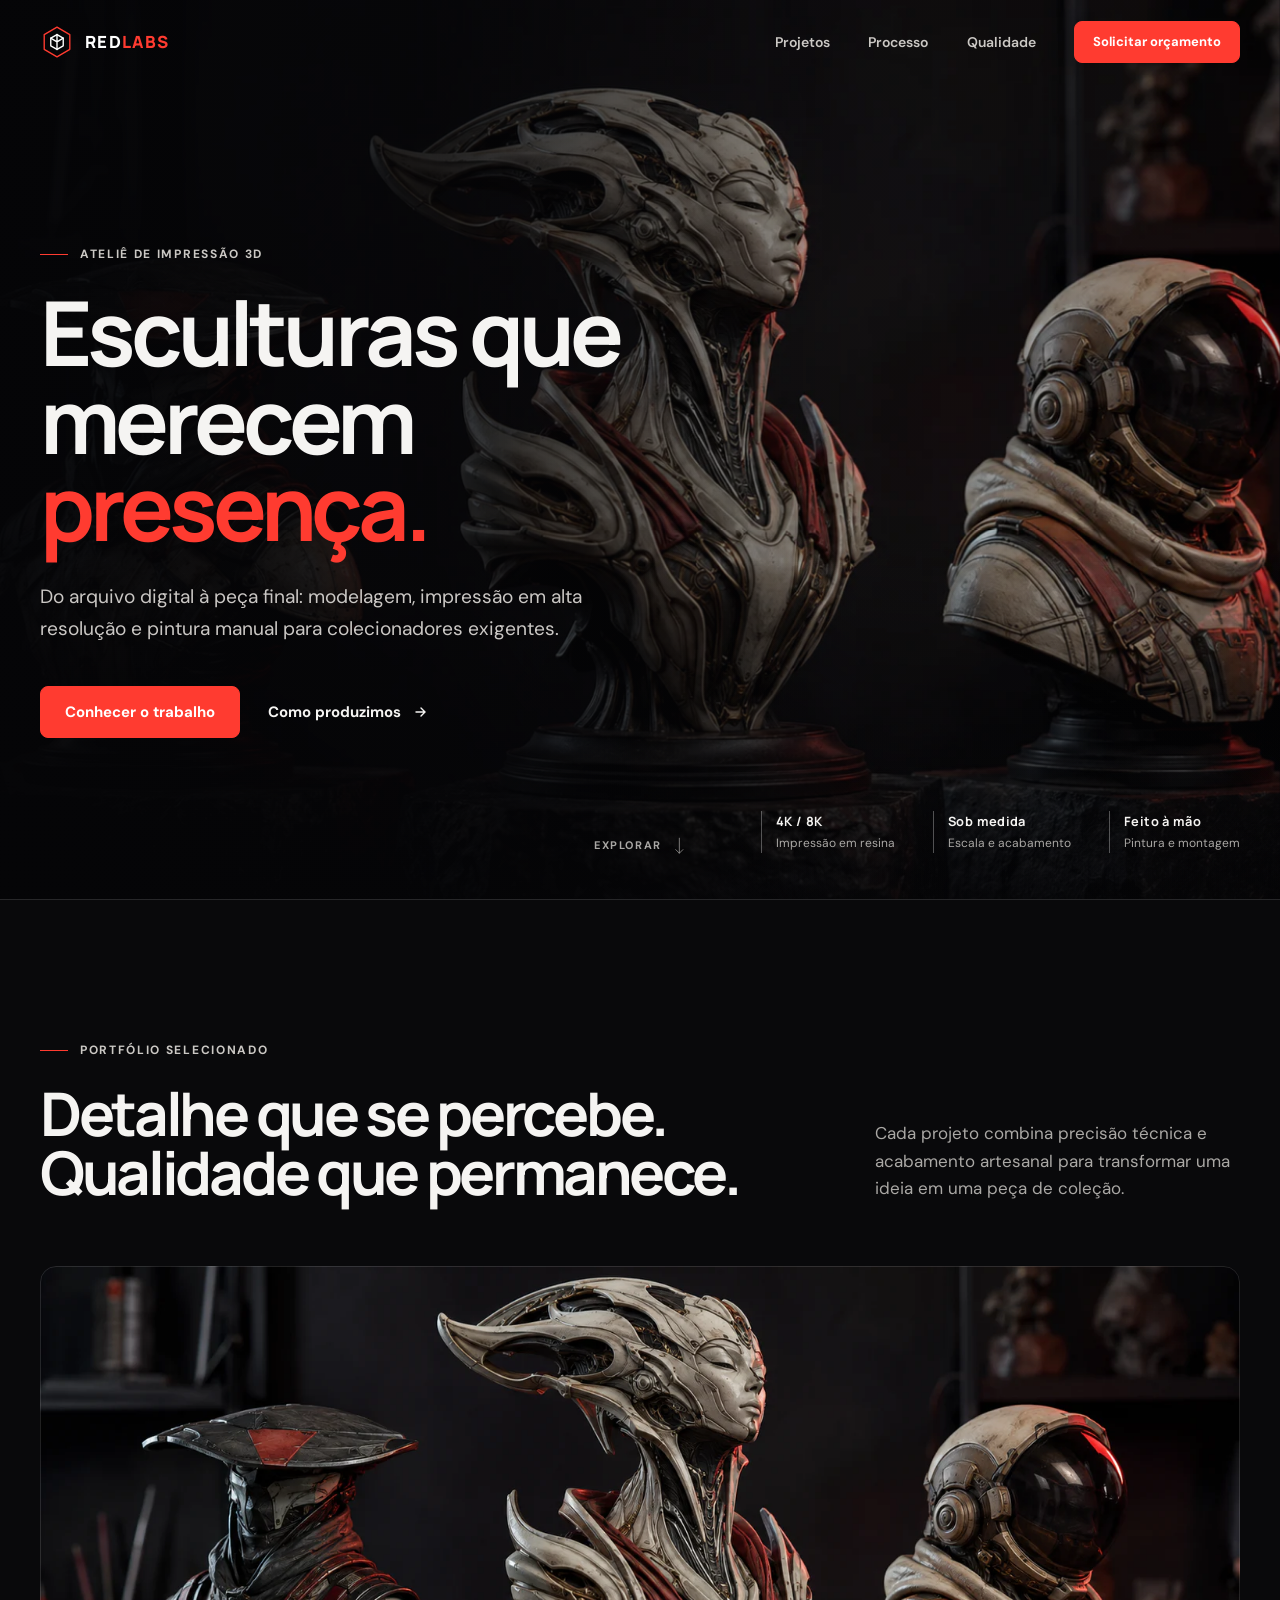
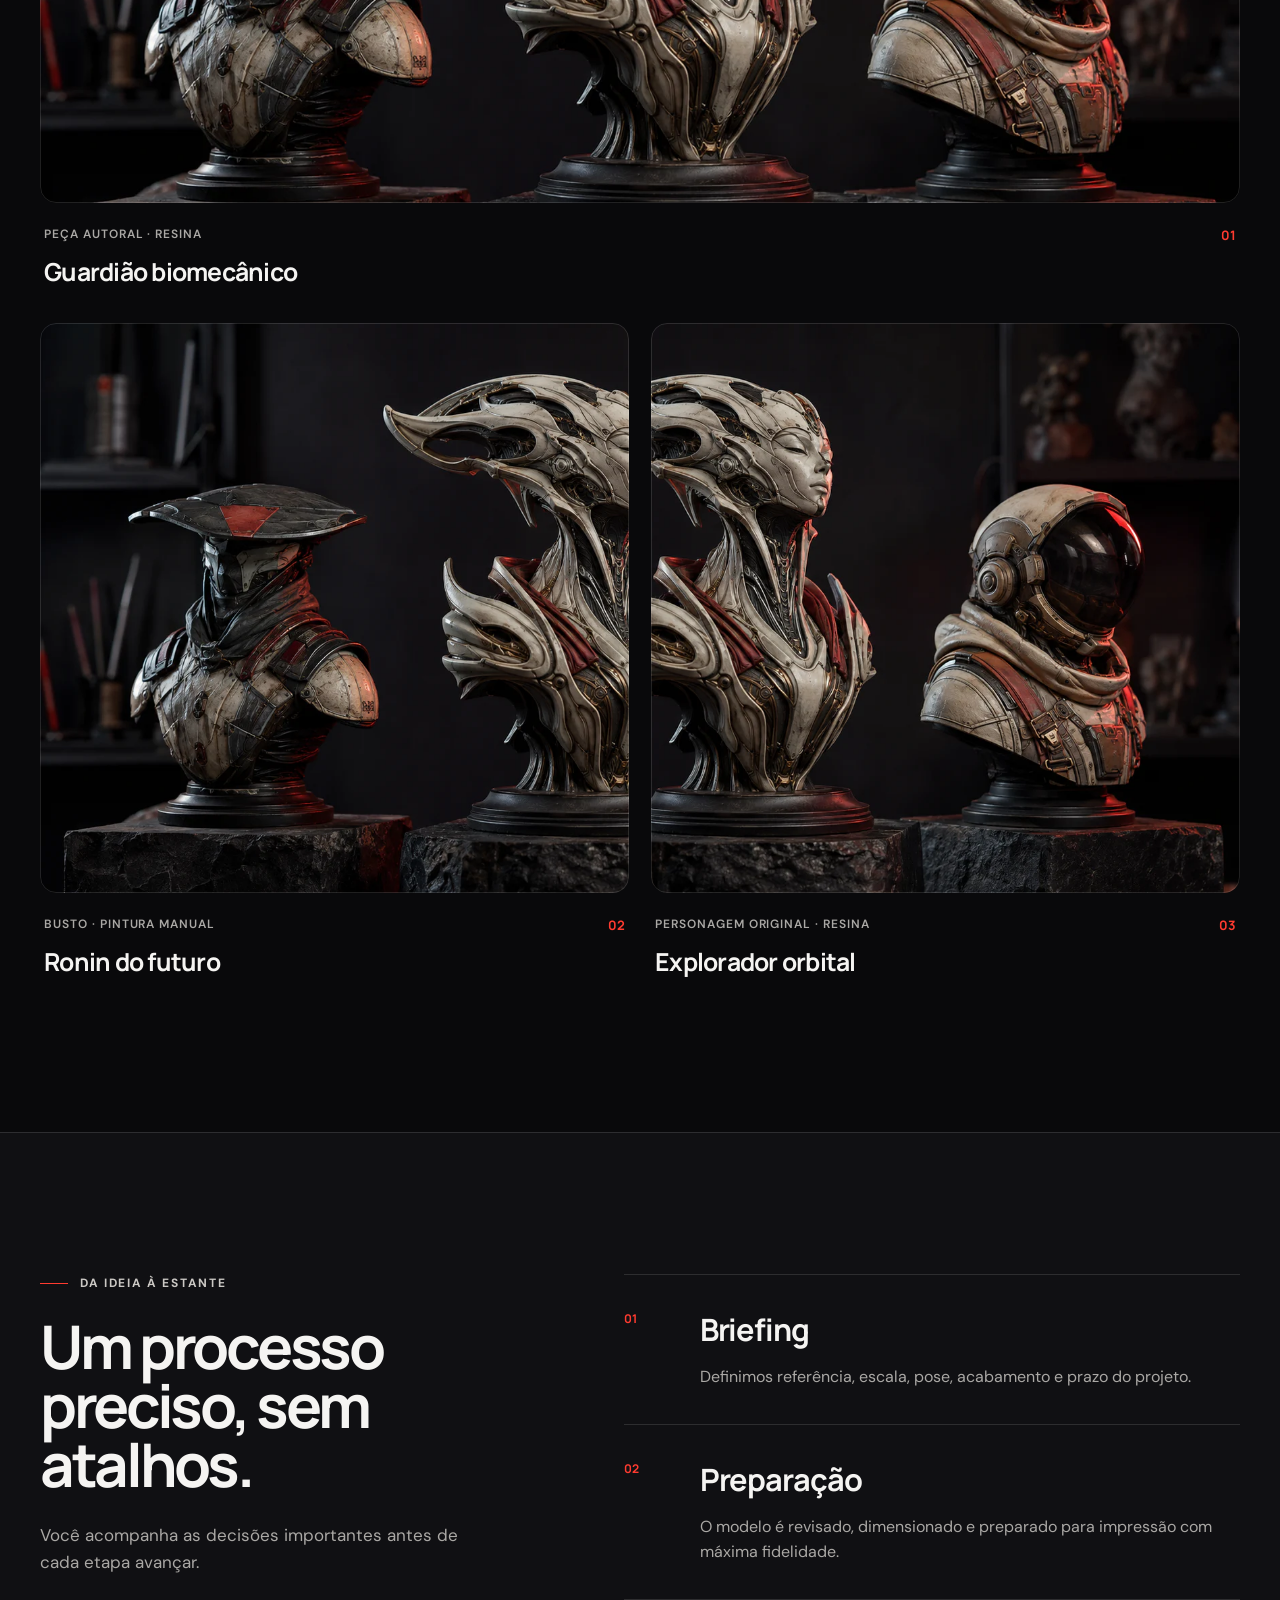
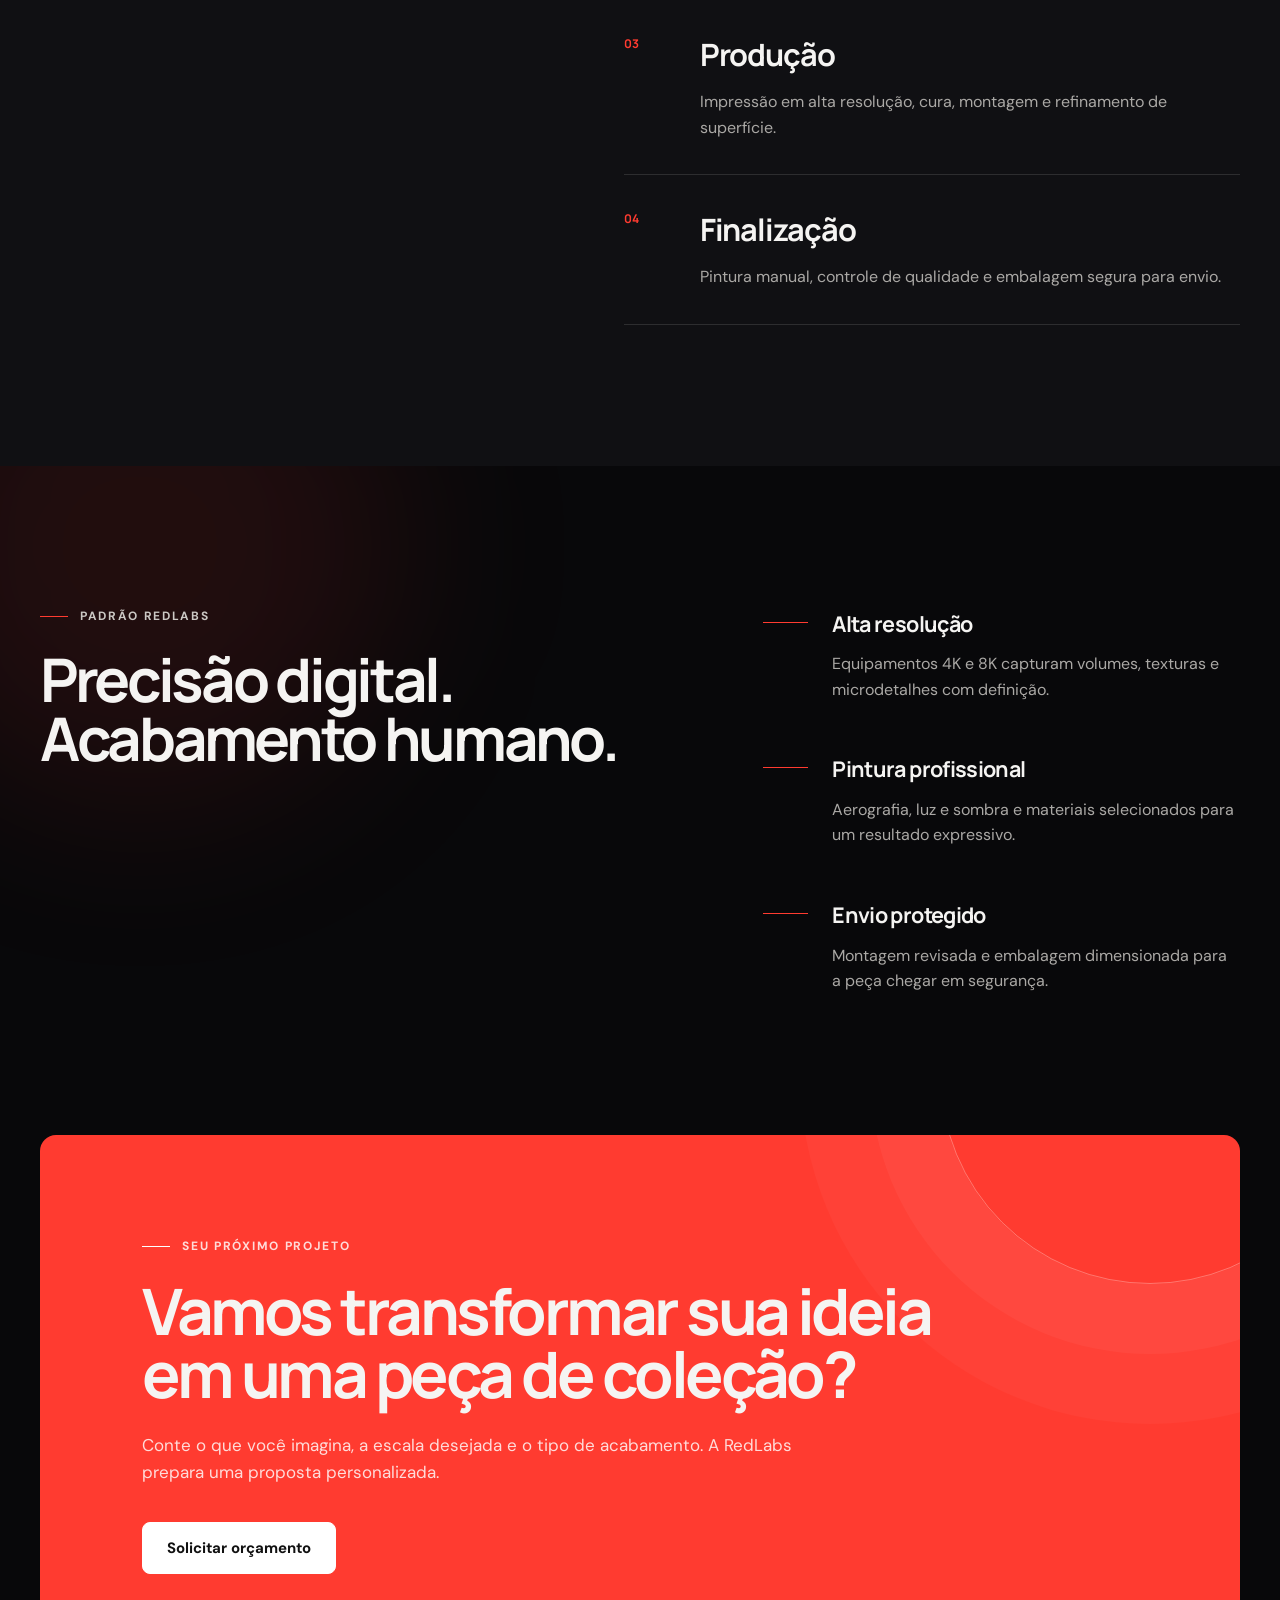
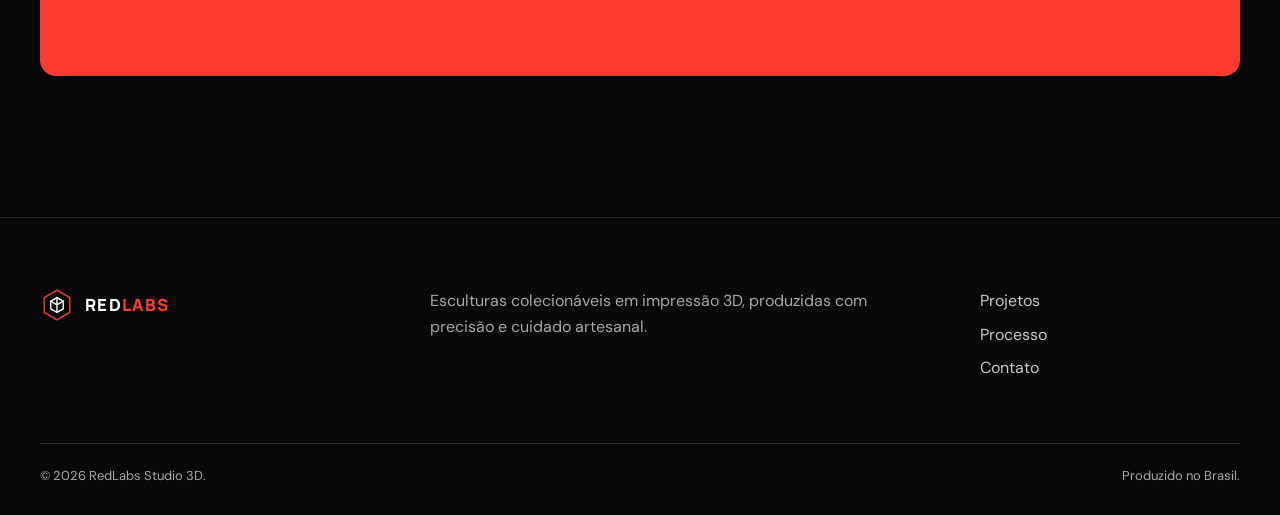
==== index.html @ 92f64830 "Reestrutura site com layout profissional e arquitetura modular" ====
<!doctype html>
<html lang="pt-BR">
  <head>
    <meta charset="UTF-8" />
    <meta name="viewport" content="width=device-width, initial-scale=1" />
    <meta
      name="description"
      content="A RedLabs cria esculturas colecionáveis em impressão 3D de alta resolução, com modelagem, acabamento e pintura manual."
    />
    <meta name="theme-color" content="#09090b" />
    <title>RedLabs — Esculturas colecionáveis em 3D</title>
    <link rel="preconnect" href="https://fonts.googleapis.com" />
    <link rel="preconnect" href="https://fonts.gstatic.com" crossorigin />
    <link
      href="https://fonts.googleapis.com/css2?family=DM+Sans:wght@400;500;600&family=Manrope:wght@500;600;700;800&display=swap"
      rel="stylesheet"
    />
    <link rel="icon" href="assets/images/favicon.svg" type="image/svg+xml" />
    <link rel="stylesheet" href="assets/css/styles.css" />
    <script src="assets/js/main.js" defer></script>
  </head>
  <body>
    <a class="skip-link" href="#conteudo">Pular para o conteúdo</a>

    <header class="site-header" data-header>
      <div class="container header-inner">
        <a class="brand" href="#inicio" aria-label="RedLabs, página inicial">
          <svg class="brand-mark" viewBox="0 0 42 42" aria-hidden="true">
            <path d="M21 2.7 36.8 12v18L21 39.3 5.2 30V12L21 2.7Z" />
            <path d="m13.3 16.3 7.7-4.5 7.7 4.5v9.4L21 30.2l-7.7-4.5v-9.4Z" />
            <path d="M21 11.8v18.4M13.3 16.3l7.7 4.6 7.7-4.6" />
          </svg>
          <span>RED<span>LABS</span></span>
        </a>

        <button
          class="menu-button"
          type="button"
          aria-expanded="false"
          aria-controls="main-navigation"
          aria-label="Abrir menu"
          data-menu-button
        >
          <span></span>
          <span></span>
        </button>

        <nav id="main-navigation" class="main-navigation" aria-label="Navegação principal" data-navigation>
          <a href="#projetos">Projetos</a>
          <a href="#processo">Processo</a>
          <a href="#qualidade">Qualidade</a>
          <a class="button button-small" href="#contato">Solicitar orçamento</a>
        </nav>
      </div>
    </header>

    <main id="conteudo">
      <section id="inicio" class="hero" aria-labelledby="hero-title">
        <div class="hero-media" aria-hidden="true">
          <img
            src="assets/images/collection-hero.webp"
            alt=""
            width="1536"
            height="864"
            fetchpriority="high"
          />
        </div>
        <div class="hero-shade" aria-hidden="true"></div>
        <div class="container hero-layout">
          <div class="hero-content">
            <p class="eyebrow"><span></span> Ateliê de impressão 3D</p>
            <h1 id="hero-title">Esculturas que merecem <em>presença.</em></h1>
            <p class="hero-copy">
              Do arquivo digital à peça final: modelagem, impressão em alta resolução e pintura manual para colecionadores exigentes.
            </p>
            <div class="hero-actions">
              <a class="button" href="#projetos">Conhecer o trabalho</a>
              <a class="text-link" href="#processo">
                Como produzimos
                <svg viewBox="0 0 20 20" aria-hidden="true"><path d="m5 10 9 0m-4-4 4 4-4 4" /></svg>
              </a>
            </div>
          </div>

          <ul class="hero-specs" aria-label="Especialidades">
            <li><strong>4K / 8K</strong><span>Impressão em resina</span></li>
            <li><strong>Sob medida</strong><span>Escala e acabamento</span></li>
            <li><strong>Feito à mão</strong><span>Pintura e montagem</span></li>
          </ul>
        </div>
        <a class="scroll-cue" href="#projetos" aria-label="Ir para projetos">
          <span>Explorar</span>
          <svg viewBox="0 0 20 28" aria-hidden="true"><path d="M10 1v25m-6-6 6 6 6-6" /></svg>
        </a>
      </section>

      <section id="projetos" class="section projects" aria-labelledby="projects-title">
        <div class="container">
          <div class="section-heading reveal">
            <div>
              <p class="eyebrow"><span></span> Portfólio selecionado</p>
              <h2 id="projects-title">Detalhe que se percebe.<br />Qualidade que permanece.</h2>
            </div>
            <p>
              Cada projeto combina precisão técnica e acabamento artesanal para transformar uma ideia em uma peça de coleção.
            </p>
          </div>

          <div class="project-grid">
            <article class="project-card project-card-wide reveal">
              <div class="project-image image-center">
                <img src="assets/images/collection-hero.webp" alt="Escultura autoral biomecânica com acabamento em resina" width="1536" height="864" loading="lazy" />
              </div>
              <div class="project-info">
                <div>
                  <p>Peça autoral · Resina</p>
                  <h3>Guardião biomecânico</h3>
                </div>
                <span class="project-number">01</span>
              </div>
            </article>

            <article class="project-card reveal">
              <div class="project-image image-left">
                <img src="assets/images/collection-hero.webp" alt="Busto autoral de guerreiro futurista impresso em 3D" width="1536" height="864" loading="lazy" />
              </div>
              <div class="project-info">
                <div>
                  <p>Busto · Pintura manual</p>
                  <h3>Ronin do futuro</h3>
                </div>
                <span class="project-number">02</span>
              </div>
            </article>

            <article class="project-card reveal">
              <div class="project-image image-right">
                <img src="assets/images/collection-hero.webp" alt="Busto autoral de explorador espacial com pintura detalhada" width="1536" height="864" loading="lazy" />
              </div>
              <div class="project-info">
                <div>
                  <p>Personagem original · Resina</p>
                  <h3>Explorador orbital</h3>
                </div>
                <span class="project-number">03</span>
              </div>
            </article>
          </div>
        </div>
      </section>

      <section id="processo" class="section process" aria-labelledby="process-title">
        <div class="container process-layout">
          <div class="process-intro reveal">
            <p class="eyebrow"><span></span> Da ideia à estante</p>
            <h2 id="process-title">Um processo preciso, sem atalhos.</h2>
            <p>Você acompanha as decisões importantes antes de cada etapa avançar.</p>
          </div>

          <ol class="process-list">
            <li class="reveal">
              <span>01</span>
              <div><h3>Briefing</h3><p>Definimos referência, escala, pose, acabamento e prazo do projeto.</p></div>
            </li>
            <li class="reveal">
              <span>02</span>
              <div><h3>Preparação</h3><p>O modelo é revisado, dimensionado e preparado para impressão com máxima fidelidade.</p></div>
            </li>
            <li class="reveal">
              <span>03</span>
              <div><h3>Produção</h3><p>Impressão em alta resolução, cura, montagem e refinamento de superfície.</p></div>
            </li>
            <li class="reveal">
              <span>04</span>
              <div><h3>Finalização</h3><p>Pintura manual, controle de qualidade e embalagem segura para envio.</p></div>
            </li>
          </ol>
        </div>
      </section>

      <section id="qualidade" class="section quality" aria-labelledby="quality-title">
        <div class="quality-glow" aria-hidden="true"></div>
        <div class="container quality-layout">
          <div class="quality-copy reveal">
            <p class="eyebrow"><span></span> Padrão RedLabs</p>
            <h2 id="quality-title">Precisão digital.<br />Acabamento humano.</h2>
          </div>
          <div class="quality-details">
            <article class="reveal">
              <span class="detail-line"></span>
              <h3>Alta resolução</h3>
              <p>Equipamentos 4K e 8K capturam volumes, texturas e microdetalhes com definição.</p>
            </article>
            <article class="reveal">
              <span class="detail-line"></span>
              <h3>Pintura profissional</h3>
              <p>Aerografia, luz e sombra e materiais selecionados para um resultado expressivo.</p>
            </article>
            <article class="reveal">
              <span class="detail-line"></span>
              <h3>Envio protegido</h3>
              <p>Montagem revisada e embalagem dimensionada para a peça chegar em segurança.</p>
            </article>
          </div>
        </div>
      </section>

      <section id="contato" class="section contact" aria-labelledby="contact-title">
        <div class="container contact-card reveal">
          <p class="eyebrow"><span></span> Seu próximo projeto</p>
          <h2 id="contact-title">Vamos transformar sua ideia em uma peça de coleção?</h2>
          <p>Conte o que você imagina, a escala desejada e o tipo de acabamento. A RedLabs prepara uma proposta personalizada.</p>
          <a class="button button-light" href="mailto:contato@redlabs3d.com?subject=Solicitação%20de%20orçamento%20RedLabs">Solicitar orçamento</a>
        </div>
      </section>
    </main>

    <footer class="site-footer">
      <div class="container footer-grid">
        <a class="brand" href="#inicio" aria-label="RedLabs, voltar ao início">
          <svg class="brand-mark" viewBox="0 0 42 42" aria-hidden="true">
            <path d="M21 2.7 36.8 12v18L21 39.3 5.2 30V12L21 2.7Z" />
            <path d="m13.3 16.3 7.7-4.5 7.7 4.5v9.4L21 30.2l-7.7-4.5v-9.4Z" />
            <path d="M21 11.8v18.4M13.3 16.3l7.7 4.6 7.7-4.6" />
          </svg>
          <span>RED<span>LABS</span></span>
        </a>
        <p>Esculturas colecionáveis em impressão 3D, produzidas com precisão e cuidado artesanal.</p>
        <div class="footer-links">
          <a href="#projetos">Projetos</a>
          <a href="#processo">Processo</a>
          <a href="#contato">Contato</a>
        </div>
      </div>
      <div class="container footer-bottom">
        <p>© <span data-current-year>2026</span> RedLabs Studio 3D.</p>
        <p>Produzido no Brasil.</p>
      </div>
    </footer>
  </body>
</html>
---- assets/css/styles.css ----
:root {
  --ink: #f5f4f2;
  --muted: #aaa8a5;
  --muted-strong: #cbc8c4;
  --canvas: #09090b;
  --surface: #101013;
  --surface-raised: #151518;
  --line: rgba(255, 255, 255, 0.12);
  --line-strong: rgba(255, 255, 255, 0.2);
  --accent: #ff3b30;
  --accent-dark: #c71f17;
  --display: "Manrope", "Arial Black", sans-serif;
  --body: "DM Sans", Arial, sans-serif;
  --page: min(1200px, calc(100% - 48px));
  --radius-small: 8px;
  --radius-medium: 16px;
  --transition: 220ms cubic-bezier(0.2, 0.7, 0.2, 1);
}

*,
*::before,
*::after {
  box-sizing: border-box;
}

html {
  scroll-behavior: smooth;
}

body {
  margin: 0;
  overflow-x: hidden;
  background: var(--canvas);
  color: var(--ink);
  font-family: var(--body);
  font-size: 1rem;
  line-height: 1.6;
  -webkit-font-smoothing: antialiased;
}

body.menu-open {
  overflow: hidden;
}

img,
svg {
  display: block;
}

img {
  max-width: 100%;
}

a {
  color: inherit;
  text-decoration: none;
}

button,
a {
  -webkit-tap-highlight-color: transparent;
}

button {
  font: inherit;
}

:focus-visible {
  outline: 2px solid var(--accent);
  outline-offset: 4px;
}

::selection {
  background: var(--accent);
  color: #fff;
}

.container {
  width: var(--page);
  margin-inline: auto;
}

.skip-link {
  position: fixed;
  z-index: 100;
  top: 12px;
  left: 12px;
  padding: 10px 16px;
  transform: translateY(-140%);
  border-radius: var(--radius-small);
  background: #fff;
  color: #111;
  font-weight: 700;
  transition: transform var(--transition);
}

.skip-link:focus {
  transform: translateY(0);
}

.site-header {
  position: fixed;
  z-index: 50;
  top: 0;
  right: 0;
  left: 0;
  border-bottom: 1px solid transparent;
  transition: background var(--transition), border-color var(--transition);
}

.site-header.is-scrolled,
.site-header.is-open {
  border-color: var(--line);
  background: rgba(9, 9, 11, 0.9);
  -webkit-backdrop-filter: blur(18px);
  backdrop-filter: blur(18px);
}

.header-inner {
  display: flex;
  min-height: 84px;
  align-items: center;
  justify-content: space-between;
  gap: 32px;
}

.brand {
  display: inline-flex;
  align-items: center;
  gap: 11px;
  color: #fff;
  font-family: var(--display);
  font-size: 1.05rem;
  font-weight: 800;
  letter-spacing: 0.08em;
}

.brand > span > span {
  color: var(--accent);
}

.brand-mark {
  width: 34px;
  height: 34px;
  fill: none;
  stroke: currentColor;
  stroke-linecap: round;
  stroke-linejoin: round;
  stroke-width: 1.7;
}

.brand-mark path:first-child {
  stroke: var(--accent);
}

.main-navigation {
  display: flex;
  align-items: center;
  gap: clamp(24px, 3vw, 42px);
}

.main-navigation > a:not(.button) {
  position: relative;
  color: var(--muted-strong);
  font-size: 0.875rem;
  font-weight: 600;
  transition: color var(--transition);
}

.main-navigation > a:not(.button)::after {
  position: absolute;
  right: 0;
  bottom: -8px;
  left: 0;
  height: 1px;
  content: "";
  transform: scaleX(0);
  transform-origin: right;
  background: var(--accent);
  transition: transform var(--transition);
}

.main-navigation > a:not(.button):hover {
  color: #fff;
}

.main-navigation > a:not(.button):hover::after {
  transform: scaleX(1);
  transform-origin: left;
}

.menu-button {
  display: none;
  width: 44px;
  height: 44px;
  place-content: center;
  gap: 6px;
  border: 1px solid var(--line);
  border-radius: 50%;
  background: transparent;
  color: #fff;
  cursor: pointer;
}

.menu-button span {
  width: 18px;
  height: 1px;
  background: currentColor;
  transition: transform var(--transition);
}

.menu-button[aria-expanded="true"] span:first-child {
  transform: translateY(3.5px) rotate(45deg);
}

.menu-button[aria-expanded="true"] span:last-child {
  transform: translateY(-3.5px) rotate(-45deg);
}

.button {
  display: inline-flex;
  min-height: 52px;
  align-items: center;
  justify-content: center;
  padding: 0 24px;
  border: 1px solid var(--accent);
  border-radius: var(--radius-small);
  background: var(--accent);
  color: #fff;
  font-size: 0.9375rem;
  font-weight: 700;
  transition: background var(--transition), border-color var(--transition), transform var(--transition);
}

.button:hover {
  border-color: var(--accent-dark);
  background: var(--accent-dark);
  transform: translateY(-2px);
}

.button-small {
  min-height: 42px;
  padding-inline: 18px;
  font-size: 0.8125rem;
}

.button-light {
  border-color: #fff;
  background: #fff;
  color: #111;
}

.button-light:hover {
  border-color: #e6e6e6;
  background: #e6e6e6;
}

.eyebrow {
  display: flex;
  align-items: center;
  gap: 12px;
  margin: 0 0 24px;
  color: var(--muted-strong);
  font-size: 0.75rem;
  font-weight: 700;
  letter-spacing: 0.14em;
  text-transform: uppercase;
}

.eyebrow > span {
  width: 28px;
  height: 1px;
  background: var(--accent);
}

.hero {
  position: relative;
  min-height: 780px;
  height: 100svh;
  isolation: isolate;
  overflow: hidden;
  border-bottom: 1px solid var(--line);
}

.hero-media,
.hero-shade {
  position: absolute;
  z-index: -2;
  inset: 0;
}

.hero-media img {
  width: 100%;
  height: 100%;
  object-fit: cover;
  object-position: center;
  animation: hero-in 1.4s cubic-bezier(0.2, 0.7, 0.2, 1) both;
}

.hero-shade {
  z-index: -1;
  background:
    linear-gradient(90deg, rgba(5, 5, 7, 0.98) 0%, rgba(5, 5, 7, 0.84) 34%, rgba(5, 5, 7, 0.28) 67%, rgba(5, 5, 7, 0.2) 100%),
    linear-gradient(0deg, rgba(5, 5, 7, 0.8) 0%, transparent 40%);
}

.hero-layout {
  display: flex;
  height: 100%;
  align-items: center;
  justify-content: space-between;
  gap: 48px;
  padding-top: 84px;
}

.hero-content {
  width: min(670px, 62%);
  animation: content-in 900ms 140ms cubic-bezier(0.2, 0.7, 0.2, 1) both;
}

.hero h1,
.section-heading h2,
.process-intro h2,
.quality-copy h2,
.contact-card h2 {
  margin: 0;
  font-family: var(--display);
  font-weight: 700;
  letter-spacing: -0.055em;
  line-height: 0.98;
}

.hero h1 {
  max-width: 680px;
  font-size: clamp(3.4rem, 7vw, 7rem);
}

.hero h1 em {
  color: var(--accent);
  font-style: normal;
}

.hero-copy {
  max-width: 610px;
  margin: 30px 0 0;
  color: #cac7c4;
  font-size: clamp(1rem, 1.5vw, 1.2rem);
  line-height: 1.65;
}

.hero-actions {
  display: flex;
  align-items: center;
  gap: 28px;
  margin-top: 42px;
}

.text-link {
  display: inline-flex;
  align-items: center;
  gap: 10px;
  font-size: 0.9375rem;
  font-weight: 700;
}

.text-link svg {
  width: 20px;
  fill: none;
  stroke: currentColor;
  stroke-linecap: round;
  stroke-width: 1.4;
  transition: transform var(--transition);
}

.text-link:hover svg {
  transform: translateX(5px);
}

.hero-specs {
  display: flex;
  align-self: flex-end;
  gap: 38px;
  margin: 0 0 46px;
  padding: 0;
  list-style: none;
}

.hero-specs li {
  display: grid;
  gap: 2px;
  padding-left: 14px;
  border-left: 1px solid rgba(255, 255, 255, 0.3);
}

.hero-specs strong {
  font-family: var(--display);
  font-size: 0.8rem;
  letter-spacing: 0.03em;
}

.hero-specs span {
  color: var(--muted);
  font-size: 0.75rem;
}

.scroll-cue {
  position: absolute;
  bottom: 44px;
  left: 50%;
  display: flex;
  align-items: center;
  gap: 12px;
  transform: translateX(-50%);
  color: var(--muted);
  font-size: 0.6875rem;
  font-weight: 700;
  letter-spacing: 0.14em;
  text-transform: uppercase;
}

.scroll-cue svg {
  width: 12px;
  height: 18px;
  fill: none;
  stroke: currentColor;
  stroke-linecap: round;
  stroke-linejoin: round;
  stroke-width: 1.2;
}

.section {
  padding: clamp(96px, 11vw, 160px) 0;
}

.projects {
  background: var(--canvas);
}

.section-heading {
  display: grid;
  grid-template-columns: 1.55fr 0.75fr;
  align-items: end;
  gap: 80px;
  margin-bottom: 64px;
}

.section-heading h2,
.process-intro h2,
.quality-copy h2 {
  font-size: clamp(2.5rem, 4.7vw, 5.1rem);
}

.section-heading > p,
.process-intro > p:last-child {
  margin: 0;
  color: var(--muted);
  font-size: 1.0625rem;
}

.project-grid {
  display: grid;
  grid-template-columns: repeat(2, 1fr);
  gap: 22px;
}

.project-card {
  min-width: 0;
}

.project-card-wide {
  grid-column: 1 / -1;
}

.project-image {
  position: relative;
  height: clamp(360px, 42vw, 590px);
  overflow: hidden;
  border-radius: var(--radius-medium);
  background: var(--surface);
}

.project-card:not(.project-card-wide) .project-image {
  height: clamp(380px, 45vw, 570px);
}

.project-image::after {
  position: absolute;
  inset: 0;
  border: 1px solid var(--line);
  border-radius: inherit;
  content: "";
  pointer-events: none;
}

.project-image img {
  width: 100%;
  height: 100%;
  object-fit: cover;
  transition: transform 700ms cubic-bezier(0.2, 0.7, 0.2, 1), filter 700ms ease;
}

.project-card-wide .image-center img {
  object-position: center 40%;
}

.image-left img {
  width: 176%;
  max-width: none;
  object-position: left center;
}

.image-right img {
  width: 176%;
  max-width: none;
  transform: translateX(-43%);
  object-position: right center;
}

.project-card:hover .project-image img {
  filter: brightness(1.07);
  transform: scale(1.025);
}

.project-card:hover .image-right img {
  transform: translateX(-43%) scale(1.025);
}

.project-info {
  display: flex;
  align-items: start;
  justify-content: space-between;
  gap: 24px;
  padding: 22px 4px 10px;
}

.project-info p {
  margin: 0 0 7px;
  color: var(--muted);
  font-size: 0.75rem;
  font-weight: 600;
  letter-spacing: 0.08em;
  text-transform: uppercase;
}

.project-info h3 {
  margin: 0;
  font-family: var(--display);
  font-size: clamp(1.15rem, 2vw, 1.55rem);
  letter-spacing: -0.03em;
}

.project-number {
  color: var(--accent);
  font-family: var(--display);
  font-size: 0.8125rem;
  font-weight: 700;
}

.process {
  border-top: 1px solid var(--line);
  background: var(--surface);
}

.process-layout {
  display: grid;
  grid-template-columns: 0.85fr 1.15fr;
  gap: clamp(60px, 10vw, 150px);
}

.process-intro {
  position: sticky;
  top: 130px;
  align-self: start;
}

.process-intro > p:last-child {
  max-width: 440px;
  margin-top: 28px;
}

.process-list {
  margin: 0;
  padding: 0;
  list-style: none;
}

.process-list li {
  display: grid;
  grid-template-columns: 60px 1fr;
  gap: 16px;
  padding: 30px 0 34px;
  border-top: 1px solid var(--line);
}

.process-list li:last-child {
  border-bottom: 1px solid var(--line);
}

.process-list li > span {
  padding-top: 4px;
  color: var(--accent);
  font-family: var(--display);
  font-size: 0.75rem;
  font-weight: 700;
}

.process-list h3 {
  margin: 0 0 10px;
  font-family: var(--display);
  font-size: clamp(1.35rem, 2.4vw, 2rem);
  letter-spacing: -0.035em;
}

.process-list p {
  max-width: 590px;
  margin: 0;
  color: var(--muted);
}

.quality {
  position: relative;
  isolation: isolate;
  overflow: hidden;
  background: #08080a;
}

.quality-glow {
  position: absolute;
  z-index: -1;
  top: -180px;
  left: -120px;
  width: 520px;
  height: 520px;
  border-radius: 50%;
  background: rgba(255, 59, 48, 0.1);
  filter: blur(90px);
}

.quality-layout {
  display: grid;
  grid-template-columns: 1.1fr 0.9fr;
  gap: clamp(70px, 11vw, 170px);
}

.quality-details {
  display: grid;
  gap: 50px;
}

.quality-details article {
  display: grid;
  grid-template-columns: 45px 1fr;
  gap: 10px 24px;
}

.detail-line {
  width: 100%;
  height: 1px;
  margin-top: 15px;
  background: var(--accent);
}

.quality-details h3 {
  margin: 0;
  font-family: var(--display);
  font-size: 1.35rem;
  letter-spacing: -0.03em;
}

.quality-details p {
  grid-column: 2;
  margin: 0;
  color: var(--muted);
}

.contact {
  padding-top: 0;
  background: #08080a;
}

.contact-card {
  position: relative;
  overflow: hidden;
  padding: clamp(56px, 8vw, 104px);
  border-radius: var(--radius-medium);
  background: var(--accent);
}

.contact-card::after {
  position: absolute;
  top: -50%;
  right: -10%;
  width: 420px;
  height: 420px;
  border: 1px solid rgba(255, 255, 255, 0.3);
  border-radius: 50%;
  content: "";
  box-shadow: 0 0 0 70px rgba(255, 255, 255, 0.04), 0 0 0 140px rgba(255, 255, 255, 0.03);
}

.contact-card .eyebrow {
  color: rgba(255, 255, 255, 0.82);
}

.contact-card .eyebrow span {
  background: #fff;
}

.contact-card h2 {
  position: relative;
  z-index: 1;
  max-width: 880px;
  font-size: clamp(2.5rem, 5vw, 5rem);
}

.contact-card > p:not(.eyebrow) {
  position: relative;
  z-index: 1;
  max-width: 690px;
  margin: 26px 0 36px;
  color: rgba(255, 255, 255, 0.82);
  font-size: 1.0625rem;
}

.contact-card .button {
  position: relative;
  z-index: 1;
}

.site-footer {
  border-top: 1px solid var(--line);
  background: #08080a;
  color: var(--muted);
}

.footer-grid {
  display: grid;
  grid-template-columns: 0.8fr 1.2fr 0.65fr;
  gap: 70px;
  align-items: start;
  padding: 70px 0 62px;
}

.footer-grid > p {
  max-width: 440px;
  margin: 0;
}

.footer-links {
  display: grid;
  gap: 8px;
  justify-items: start;
}

.footer-links a {
  color: var(--muted-strong);
  transition: color var(--transition);
}

.footer-links a:hover {
  color: #fff;
}

.footer-bottom {
  display: flex;
  justify-content: space-between;
  padding: 22px 0 28px;
  border-top: 1px solid var(--line);
  font-size: 0.8125rem;
}

.footer-bottom p {
  margin: 0;
}

.reveal {
  opacity: 0;
  transform: translateY(26px);
  transition: opacity 700ms ease, transform 700ms cubic-bezier(0.2, 0.7, 0.2, 1);
}

.reveal.is-visible {
  opacity: 1;
  transform: translateY(0);
}

@keyframes hero-in {
  from { opacity: 0; transform: scale(1.04); }
  to { opacity: 1; transform: scale(1); }
}

@keyframes content-in {
  from { opacity: 0; transform: translateY(24px); }
  to { opacity: 1; transform: translateY(0); }
}

@media (max-width: 1000px) {
  .hero {
    min-height: 720px;
  }

  .hero-media img {
    object-position: 62% center;
  }

  .hero-shade {
    background:
      linear-gradient(90deg, rgba(5, 5, 7, 0.98) 0%, rgba(5, 5, 7, 0.8) 52%, rgba(5, 5, 7, 0.22) 100%),
      linear-gradient(0deg, rgba(5, 5, 7, 0.85) 0%, transparent 45%);
  }

  .hero-content {
    width: min(650px, 78%);
  }

  .hero-specs {
    display: none;
  }

  .section-heading,
  .quality-layout {
    grid-template-columns: 1fr;
    gap: 40px;
  }

  .section-heading > p {
    max-width: 600px;
  }
}

@media (max-width: 760px) {
  :root {
    --page: min(100% - 32px, 640px);
  }

  .header-inner {
    min-height: 72px;
  }

  .menu-button {
    display: grid;
  }

  .main-navigation {
    position: fixed;
    top: 73px;
    right: 0;
    bottom: 0;
    left: 0;
    display: flex;
    visibility: hidden;
    flex-direction: column;
    align-items: stretch;
    gap: 0;
    padding: 26px 24px;
    transform: translateY(-10px);
    background: rgba(9, 9, 11, 0.98);
    opacity: 0;
    pointer-events: none;
    transition: opacity var(--transition), transform var(--transition), visibility var(--transition);
  }

  .main-navigation.is-open {
    visibility: visible;
    transform: translateY(0);
    opacity: 1;
    pointer-events: auto;
  }

  .main-navigation > a:not(.button) {
    padding: 20px 4px;
    border-bottom: 1px solid var(--line);
    color: #fff;
    font-family: var(--display);
    font-size: 1.5rem;
  }

  .main-navigation > .button {
    margin-top: 28px;
  }

  .hero {
    min-height: 680px;
    height: 100svh;
  }

  .hero-media img {
    object-position: 58% center;
  }

  .hero-shade {
    background:
      linear-gradient(90deg, rgba(5, 5, 7, 0.93) 0%, rgba(5, 5, 7, 0.54) 100%),
      linear-gradient(0deg, rgba(5, 5, 7, 0.94) 0%, rgba(5, 5, 7, 0.2) 60%);
  }

  .hero-layout {
    align-items: flex-end;
    padding: 150px 0 100px;
  }

  .hero-content {
    width: 100%;
  }

  .hero h1 {
    max-width: 580px;
    font-size: clamp(3.2rem, 16vw, 5.5rem);
  }

  .hero-copy {
    max-width: 540px;
    margin-top: 22px;
  }

  .hero-actions {
    align-items: stretch;
    gap: 20px;
    margin-top: 32px;
  }

  .scroll-cue {
    display: none;
  }

  .section-heading {
    margin-bottom: 42px;
  }

  .project-grid {
    grid-template-columns: 1fr;
  }

  .project-card-wide {
    grid-column: auto;
  }

  .project-image,
  .project-card:not(.project-card-wide) .project-image {
    height: min(118vw, 590px);
  }

  .project-card-wide .image-center img {
    width: 178%;
    max-width: none;
    object-position: center;
  }

  .process-layout {
    grid-template-columns: 1fr;
    gap: 50px;
  }

  .process-intro {
    position: static;
  }

  .footer-grid {
    grid-template-columns: 1fr;
    gap: 32px;
    padding-block: 56px;
  }
}

@media (max-width: 520px) {
  .hero-actions {
    flex-direction: column;
  }

  .text-link {
    justify-content: center;
    min-height: 44px;
  }

  .quality-details article {
    grid-template-columns: 32px 1fr;
    gap: 10px 16px;
  }

  .contact-card::after {
    right: -60%;
  }

  .footer-bottom {
    flex-direction: column;
    gap: 5px;
  }
}

@media (prefers-reduced-motion: reduce) {
  html {
    scroll-behavior: auto;
  }

  *,
  *::before,
  *::after {
    animation-duration: 0.01ms !important;
    animation-iteration-count: 1 !important;
    scroll-behavior: auto !important;
    transition-duration: 0.01ms !important;
  }

  .reveal {
    opacity: 1;
    transform: none;
  }
}
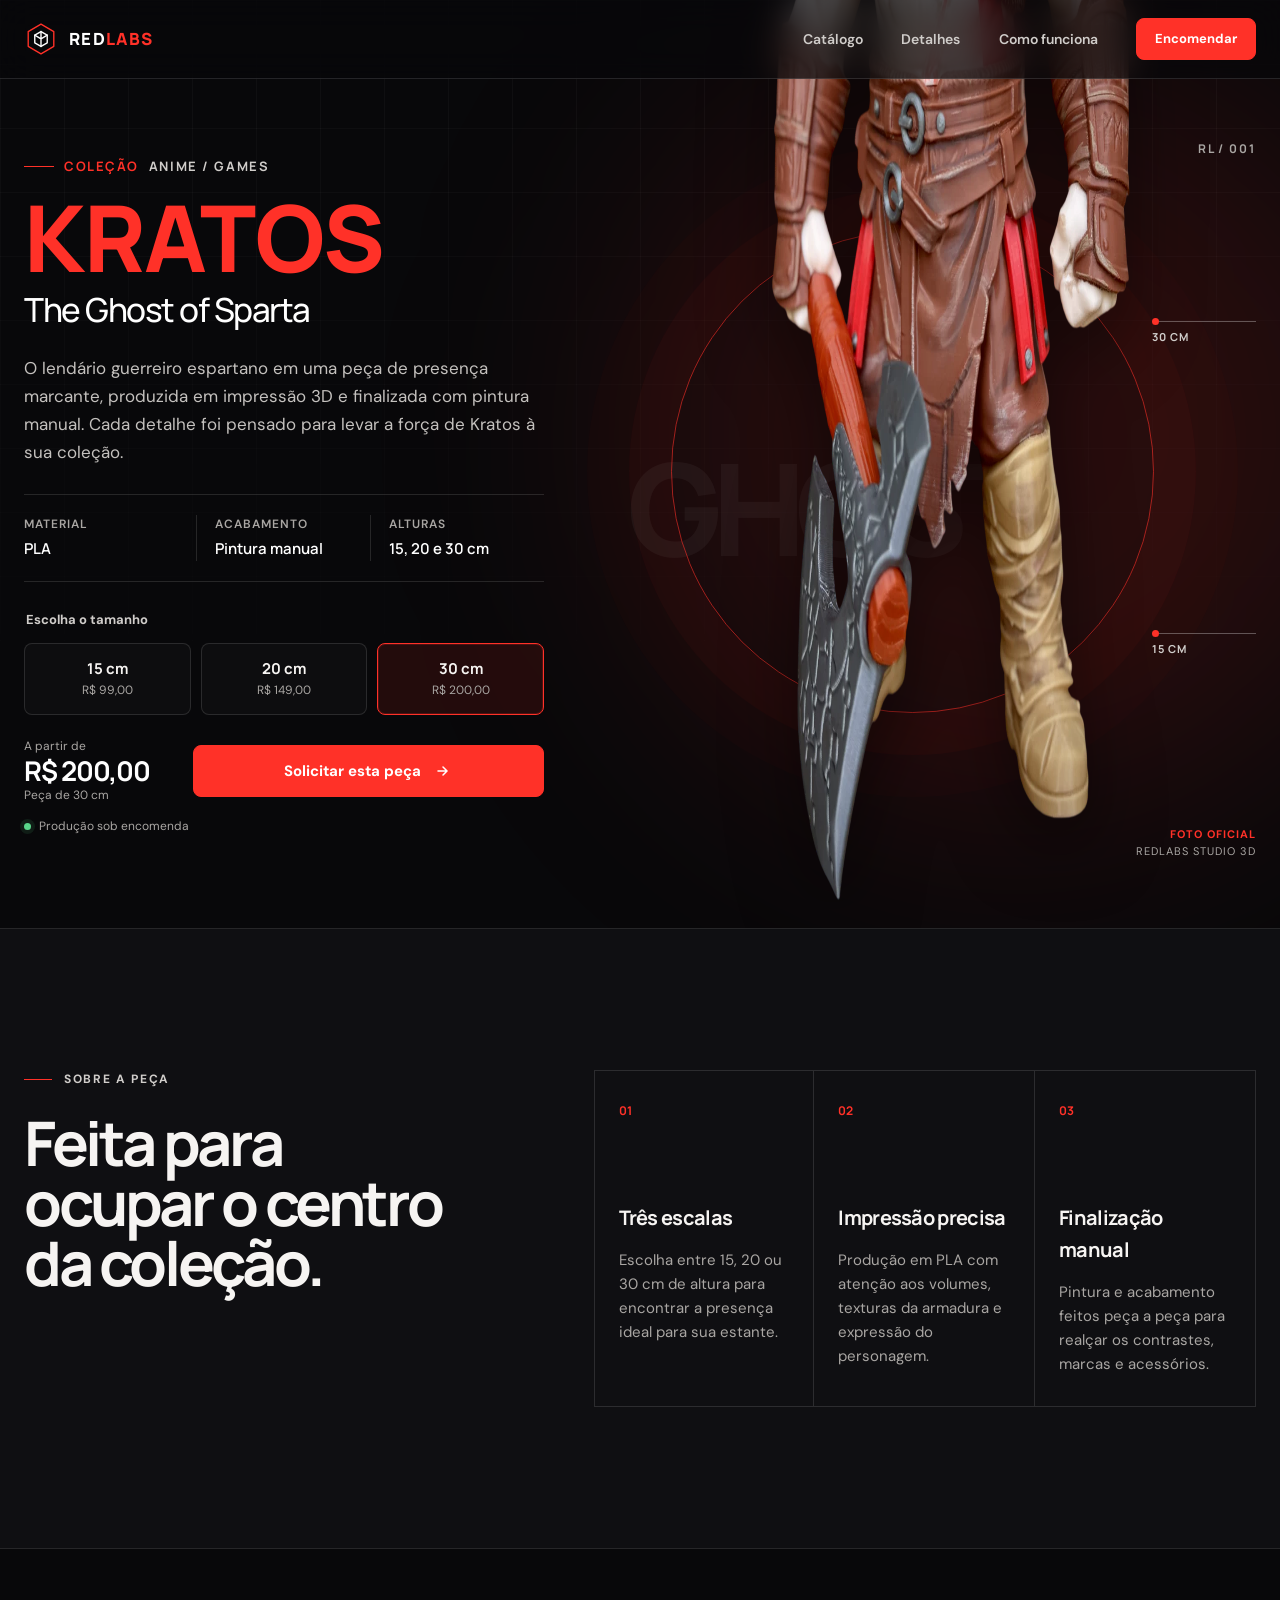
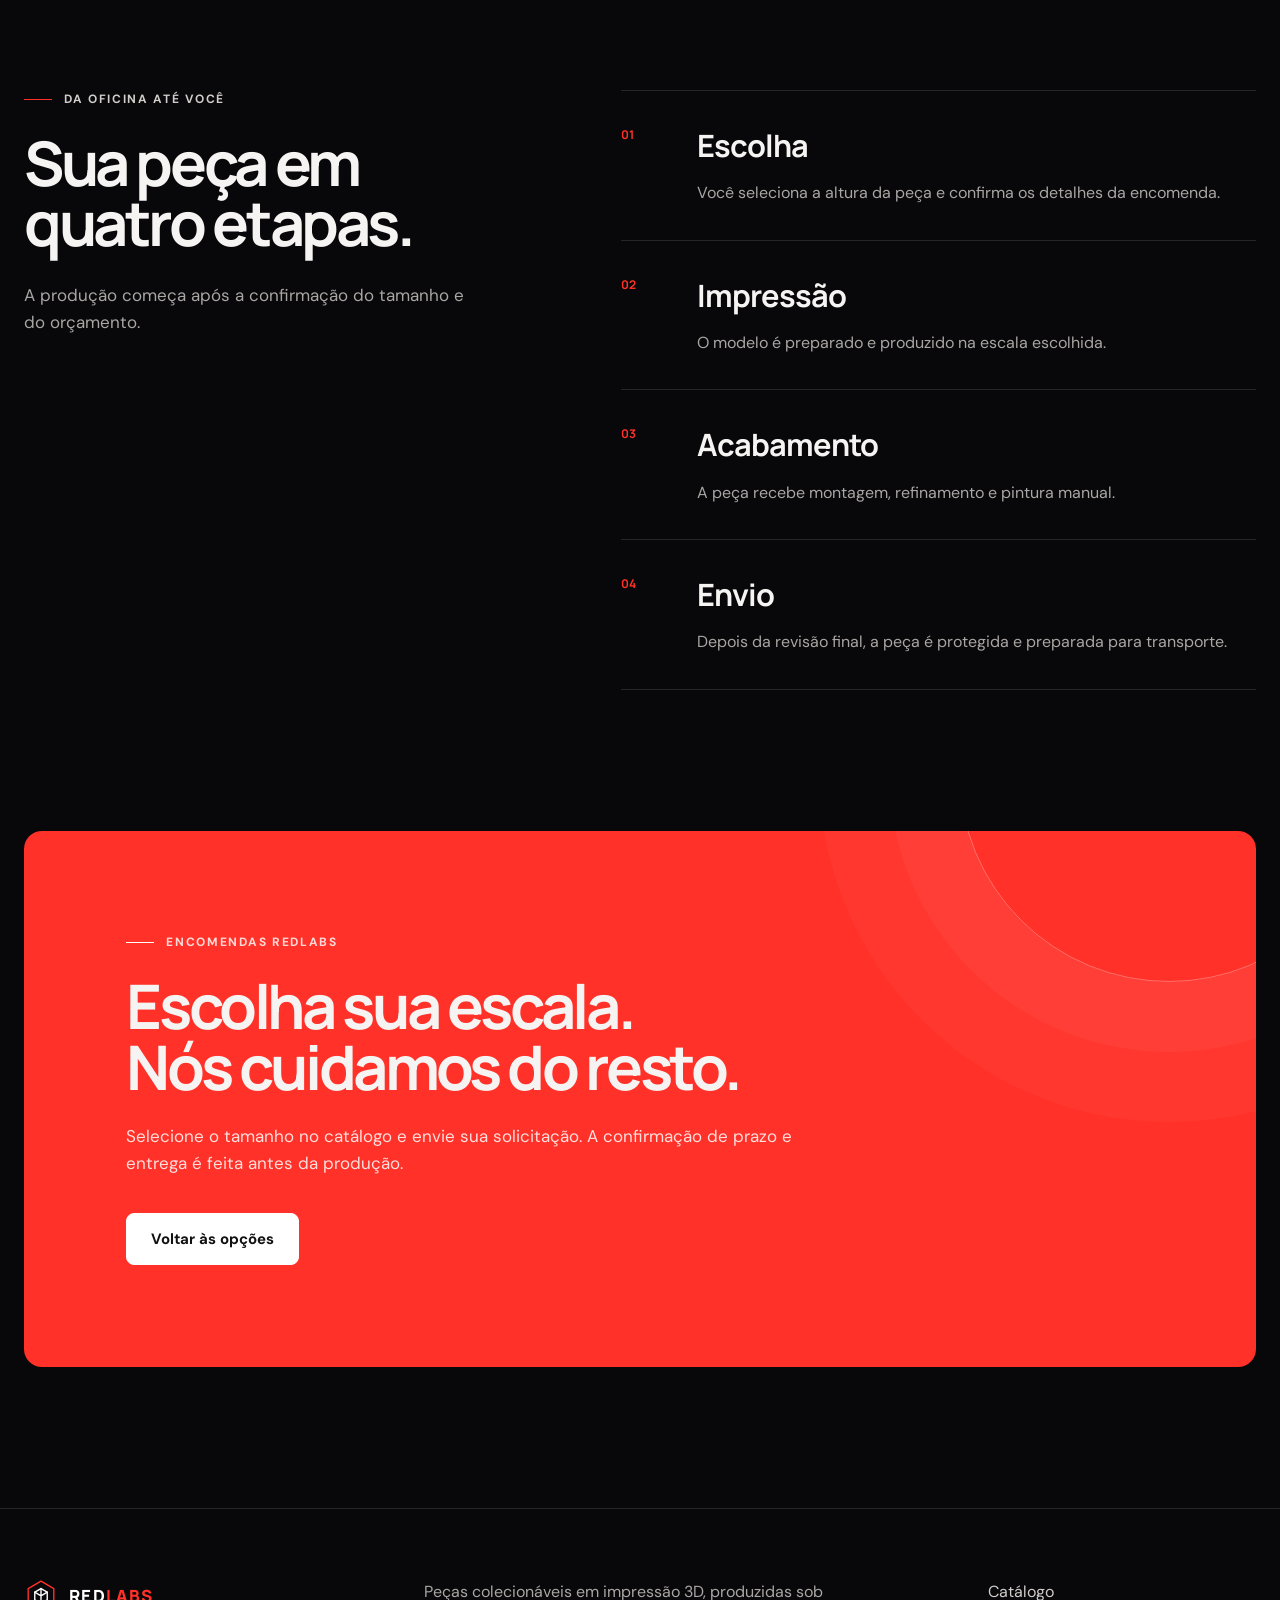
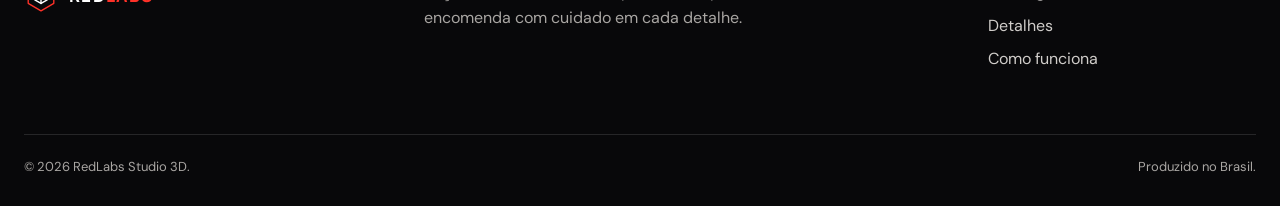
==== commit 73174cc3: "Transforma página principal em catálogo de produto" ====
--- a/index.html
+++ b/index.html
@@ -5,10 +5,10 @@
     <meta name="viewport" content="width=device-width, initial-scale=1" />
     <meta
       name="description"
-      content="A RedLabs cria esculturas colecionáveis em impressão 3D de alta resolução, com modelagem, acabamento e pintura manual."
+      content="Kratos — The Ghost of Sparta. Peça colecionável produzida pela RedLabs em impressão 3D, disponível em 15, 20 e 30 cm."
     />
-    <meta name="theme-color" content="#09090b" />
-    <title>RedLabs — Esculturas colecionáveis em 3D</title>
+    <meta name="theme-color" content="#08080a" />
+    <title>Kratos — Catálogo RedLabs</title>
     <link rel="preconnect" href="https://fonts.googleapis.com" />
     <link rel="preconnect" href="https://fonts.gstatic.com" crossorigin />
     <link
@@ -24,7 +24,7 @@
 
     <header class="site-header" data-header>
       <div class="container header-inner">
-        <a class="brand" href="#inicio" aria-label="RedLabs, página inicial">
+        <a class="brand" href="#catalogo" aria-label="RedLabs, voltar ao catálogo">
           <svg class="brand-mark" viewBox="0 0 42 42" aria-hidden="true">
             <path d="M21 2.7 36.8 12v18L21 39.3 5.2 30V12L21 2.7Z" />
             <path d="m13.3 16.3 7.7-4.5 7.7 4.5v9.4L21 30.2l-7.7-4.5v-9.4Z" />
@@ -46,104 +46,128 @@
         </button>
 
         <nav id="main-navigation" class="main-navigation" aria-label="Navegação principal" data-navigation>
-          <a href="#projetos">Projetos</a>
-          <a href="#processo">Processo</a>
-          <a href="#qualidade">Qualidade</a>
-          <a class="button button-small" href="#contato">Solicitar orçamento</a>
+          <a href="#catalogo">Catálogo</a>
+          <a href="#detalhes">Detalhes</a>
+          <a href="#processo">Como funciona</a>
+          <a class="button button-small" href="#comprar">Encomendar</a>
         </nav>
       </div>
     </header>
 
     <main id="conteudo">
-      <section id="inicio" class="hero" aria-labelledby="hero-title">
-        <div class="hero-media" aria-hidden="true">
-          <img
-            src="assets/images/collection-hero.webp"
-            alt=""
-            width="1536"
-            height="864"
-            fetchpriority="high"
-          />
-        </div>
-        <div class="hero-shade" aria-hidden="true"></div>
-        <div class="container hero-layout">
-          <div class="hero-content">
-            <p class="eyebrow"><span></span> Ateliê de impressão 3D</p>
-            <h1 id="hero-title">Esculturas que merecem <em>presença.</em></h1>
-            <p class="hero-copy">
-              Do arquivo digital à peça final: modelagem, impressão em alta resolução e pintura manual para colecionadores exigentes.
+      <section id="catalogo" class="product-hero" aria-labelledby="product-title">
+        <div class="product-grid" aria-hidden="true"></div>
+        <div class="product-glow" aria-hidden="true"></div>
+
+        <div class="container product-layout">
+          <div class="product-content">
+            <p class="collection-label"><span>Coleção</span> Anime / Games</p>
+            <h1 id="product-title">
+              <span>Kratos</span>
+              <small>The Ghost of Sparta</small>
+            </h1>
+
+            <div class="mobile-product-preview">
+              <img src="assets/images/kratos-product.webp" alt="" width="1600" height="1600" />
+            </div>
+
+            <p class="product-description">
+              O lendário guerreiro espartano em uma peça de presença marcante, produzida em impressão 3D e finalizada com pintura manual. Cada detalhe foi pensado para levar a força de Kratos à sua coleção.
             </p>
-            <div class="hero-actions">
-              <a class="button" href="#projetos">Conhecer o trabalho</a>
-              <a class="text-link" href="#processo">
-                Como produzimos
-                <svg viewBox="0 0 20 20" aria-hidden="true"><path d="m5 10 9 0m-4-4 4 4-4 4" /></svg>
-              </a>
-            </div>
-          </div>
-
-          <ul class="hero-specs" aria-label="Especialidades">
-            <li><strong>4K / 8K</strong><span>Impressão em resina</span></li>
-            <li><strong>Sob medida</strong><span>Escala e acabamento</span></li>
-            <li><strong>Feito à mão</strong><span>Pintura e montagem</span></li>
-          </ul>
-        </div>
-        <a class="scroll-cue" href="#projetos" aria-label="Ir para projetos">
-          <span>Explorar</span>
-          <svg viewBox="0 0 20 28" aria-hidden="true"><path d="M10 1v25m-6-6 6 6 6-6" /></svg>
-        </a>
-      </section>
-
-      <section id="projetos" class="section projects" aria-labelledby="projects-title">
-        <div class="container">
-          <div class="section-heading reveal">
-            <div>
-              <p class="eyebrow"><span></span> Portfólio selecionado</p>
-              <h2 id="projects-title">Detalhe que se percebe.<br />Qualidade que permanece.</h2>
-            </div>
-            <p>
-              Cada projeto combina precisão técnica e acabamento artesanal para transformar uma ideia em uma peça de coleção.
-            </p>
-          </div>
-
-          <div class="project-grid">
-            <article class="project-card project-card-wide reveal">
-              <div class="project-image image-center">
-                <img src="assets/images/collection-hero.webp" alt="Escultura autoral biomecânica com acabamento em resina" width="1536" height="864" loading="lazy" />
-              </div>
-              <div class="project-info">
-                <div>
-                  <p>Peça autoral · Resina</p>
-                  <h3>Guardião biomecânico</h3>
+
+            <dl class="spec-list">
+              <div>
+                <dt>Material</dt>
+                <dd>PLA</dd>
+              </div>
+              <div>
+                <dt>Acabamento</dt>
+                <dd>Pintura manual</dd>
+              </div>
+              <div>
+                <dt>Alturas</dt>
+                <dd>15, 20 e 30 cm</dd>
+              </div>
+            </dl>
+
+            <form class="product-order" data-product-form>
+              <fieldset>
+                <legend>Escolha o tamanho</legend>
+                <div class="size-options">
+                  <label>
+                    <input type="radio" name="size" value="15" data-price="99" />
+                    <span class="size-card"><strong>15 cm</strong><small>R$ 99,00</small></span>
+                  </label>
+                  <label>
+                    <input type="radio" name="size" value="20" data-price="149" />
+                    <span class="size-card"><strong>20 cm</strong><small>R$ 149,00</small></span>
+                  </label>
+                  <label>
+                    <input type="radio" name="size" value="30" data-price="200" checked />
+                    <span class="size-card"><strong>30 cm</strong><small>R$ 200,00</small></span>
+                  </label>
                 </div>
-                <span class="project-number">01</span>
-              </div>
+              </fieldset>
+
+              <div class="order-summary">
+                <div class="current-price" aria-live="polite">
+                  <span>A partir de</span>
+                  <strong data-current-price>R$ 200,00</strong>
+                  <small data-current-size>Peça de 30 cm</small>
+                </div>
+                <a
+                  class="button order-button"
+                  data-order-link
+                  href="mailto:contato@redlabs3d.com?subject=Encomenda%20Kratos%20-%2030%20cm&amp;body=Olá%2C%20gostaria%20de%20encomendar%20o%20Kratos%20de%2030%20cm%20por%20R%24%20200%2C00."
+                >
+                  Solicitar esta peça
+                  <svg viewBox="0 0 20 20" aria-hidden="true"><path d="m5 10 9 0m-4-4 4 4-4 4" /></svg>
+                </a>
+              </div>
+              <p class="order-note"><span></span> Produção sob encomenda</p>
+            </form>
+          </div>
+
+          <div class="product-visual" aria-label="Imagem oficial da peça Kratos">
+            <span class="product-code">RL / 001</span>
+            <span class="visual-word" aria-hidden="true">GHOST</span>
+            <div class="measure measure-top" aria-hidden="true"><span>30 cm</span></div>
+            <div class="measure measure-bottom" aria-hidden="true"><span>15 cm</span></div>
+            <div class="red-orbit" aria-hidden="true"></div>
+            <img
+              src="assets/images/kratos-product.webp"
+              alt="Peça colecionável Kratos impressa em 3D e pintada à mão"
+              width="1600"
+              height="1600"
+              fetchpriority="high"
+            />
+            <p class="visual-caption"><span>Foto oficial</span> RedLabs Studio 3D</p>
+          </div>
+        </div>
+      </section>
+
+      <section id="detalhes" class="section product-details" aria-labelledby="details-title">
+        <div class="container details-layout">
+          <div class="details-heading reveal">
+            <p class="eyebrow"><span></span> Sobre a peça</p>
+            <h2 id="details-title">Feita para ocupar o centro da coleção.</h2>
+          </div>
+
+          <div class="detail-cards">
+            <article class="detail-card reveal">
+              <span>01</span>
+              <h3>Três escalas</h3>
+              <p>Escolha entre 15, 20 ou 30 cm de altura para encontrar a presença ideal para sua estante.</p>
             </article>
-
-            <article class="project-card reveal">
-              <div class="project-image image-left">
-                <img src="assets/images/collection-hero.webp" alt="Busto autoral de guerreiro futurista impresso em 3D" width="1536" height="864" loading="lazy" />
-              </div>
-              <div class="project-info">
-                <div>
-                  <p>Busto · Pintura manual</p>
-                  <h3>Ronin do futuro</h3>
-                </div>
-                <span class="project-number">02</span>
-              </div>
+            <article class="detail-card reveal">
+              <span>02</span>
+              <h3>Impressão precisa</h3>
+              <p>Produção em PLA com atenção aos volumes, texturas da armadura e expressão do personagem.</p>
             </article>
-
-            <article class="project-card reveal">
-              <div class="project-image image-right">
-                <img src="assets/images/collection-hero.webp" alt="Busto autoral de explorador espacial com pintura detalhada" width="1536" height="864" loading="lazy" />
-              </div>
-              <div class="project-info">
-                <div>
-                  <p>Personagem original · Resina</p>
-                  <h3>Explorador orbital</h3>
-                </div>
-                <span class="project-number">03</span>
-              </div>
+            <article class="detail-card reveal">
+              <span>03</span>
+              <h3>Finalização manual</h3>
+              <p>Pintura e acabamento feitos peça a peça para realçar os contrastes, marcas e acessórios.</p>
             </article>
           </div>
         </div>
@@ -152,72 +176,45 @@
       <section id="processo" class="section process" aria-labelledby="process-title">
         <div class="container process-layout">
           <div class="process-intro reveal">
-            <p class="eyebrow"><span></span> Da ideia à estante</p>
-            <h2 id="process-title">Um processo preciso, sem atalhos.</h2>
-            <p>Você acompanha as decisões importantes antes de cada etapa avançar.</p>
+            <p class="eyebrow"><span></span> Da oficina até você</p>
+            <h2 id="process-title">Sua peça em quatro etapas.</h2>
+            <p>A produção começa após a confirmação do tamanho e do orçamento.</p>
           </div>
 
           <ol class="process-list">
             <li class="reveal">
               <span>01</span>
-              <div><h3>Briefing</h3><p>Definimos referência, escala, pose, acabamento e prazo do projeto.</p></div>
+              <div><h3>Escolha</h3><p>Você seleciona a altura da peça e confirma os detalhes da encomenda.</p></div>
             </li>
             <li class="reveal">
               <span>02</span>
-              <div><h3>Preparação</h3><p>O modelo é revisado, dimensionado e preparado para impressão com máxima fidelidade.</p></div>
+              <div><h3>Impressão</h3><p>O modelo é preparado e produzido na escala escolhida.</p></div>
             </li>
             <li class="reveal">
               <span>03</span>
-              <div><h3>Produção</h3><p>Impressão em alta resolução, cura, montagem e refinamento de superfície.</p></div>
+              <div><h3>Acabamento</h3><p>A peça recebe montagem, refinamento e pintura manual.</p></div>
             </li>
             <li class="reveal">
               <span>04</span>
-              <div><h3>Finalização</h3><p>Pintura manual, controle de qualidade e embalagem segura para envio.</p></div>
+              <div><h3>Envio</h3><p>Depois da revisão final, a peça é protegida e preparada para transporte.</p></div>
             </li>
           </ol>
         </div>
       </section>
 
-      <section id="qualidade" class="section quality" aria-labelledby="quality-title">
-        <div class="quality-glow" aria-hidden="true"></div>
-        <div class="container quality-layout">
-          <div class="quality-copy reveal">
-            <p class="eyebrow"><span></span> Padrão RedLabs</p>
-            <h2 id="quality-title">Precisão digital.<br />Acabamento humano.</h2>
-          </div>
-          <div class="quality-details">
-            <article class="reveal">
-              <span class="detail-line"></span>
-              <h3>Alta resolução</h3>
-              <p>Equipamentos 4K e 8K capturam volumes, texturas e microdetalhes com definição.</p>
-            </article>
-            <article class="reveal">
-              <span class="detail-line"></span>
-              <h3>Pintura profissional</h3>
-              <p>Aerografia, luz e sombra e materiais selecionados para um resultado expressivo.</p>
-            </article>
-            <article class="reveal">
-              <span class="detail-line"></span>
-              <h3>Envio protegido</h3>
-              <p>Montagem revisada e embalagem dimensionada para a peça chegar em segurança.</p>
-            </article>
-          </div>
-        </div>
-      </section>
-
-      <section id="contato" class="section contact" aria-labelledby="contact-title">
+      <section id="comprar" class="section contact" aria-labelledby="contact-title">
         <div class="container contact-card reveal">
-          <p class="eyebrow"><span></span> Seu próximo projeto</p>
-          <h2 id="contact-title">Vamos transformar sua ideia em uma peça de coleção?</h2>
-          <p>Conte o que você imagina, a escala desejada e o tipo de acabamento. A RedLabs prepara uma proposta personalizada.</p>
-          <a class="button button-light" href="mailto:contato@redlabs3d.com?subject=Solicitação%20de%20orçamento%20RedLabs">Solicitar orçamento</a>
+          <p class="eyebrow"><span></span> Encomendas RedLabs</p>
+          <h2 id="contact-title">Escolha sua escala.<br />Nós cuidamos do resto.</h2>
+          <p>Selecione o tamanho no catálogo e envie sua solicitação. A confirmação de prazo e entrega é feita antes da produção.</p>
+          <a class="button button-light" href="#catalogo">Voltar às opções</a>
         </div>
       </section>
     </main>
 
     <footer class="site-footer">
       <div class="container footer-grid">
-        <a class="brand" href="#inicio" aria-label="RedLabs, voltar ao início">
+        <a class="brand" href="#catalogo" aria-label="RedLabs, voltar ao catálogo">
           <svg class="brand-mark" viewBox="0 0 42 42" aria-hidden="true">
             <path d="M21 2.7 36.8 12v18L21 39.3 5.2 30V12L21 2.7Z" />
             <path d="m13.3 16.3 7.7-4.5 7.7 4.5v9.4L21 30.2l-7.7-4.5v-9.4Z" />
@@ -225,11 +222,11 @@
           </svg>
           <span>RED<span>LABS</span></span>
         </a>
-        <p>Esculturas colecionáveis em impressão 3D, produzidas com precisão e cuidado artesanal.</p>
+        <p>Peças colecionáveis em impressão 3D, produzidas sob encomenda com cuidado em cada detalhe.</p>
         <div class="footer-links">
-          <a href="#projetos">Projetos</a>
-          <a href="#processo">Processo</a>
-          <a href="#contato">Contato</a>
+          <a href="#catalogo">Catálogo</a>
+          <a href="#detalhes">Detalhes</a>
+          <a href="#processo">Como funciona</a>
         </div>
       </div>
       <div class="container footer-bottom">
--- a/assets/css/styles.css
+++ b/assets/css/styles.css
@@ -1,19 +1,19 @@
 :root {
-  --ink: #f5f4f2;
-  --muted: #aaa8a5;
-  --muted-strong: #cbc8c4;
-  --canvas: #09090b;
-  --surface: #101013;
-  --surface-raised: #151518;
+  --ink: #f6f4f2;
+  --muted: #a9a6a3;
+  --muted-strong: #d0cdca;
+  --canvas: #08080a;
+  --surface: #0f0f12;
+  --surface-raised: #151519;
   --line: rgba(255, 255, 255, 0.12);
-  --line-strong: rgba(255, 255, 255, 0.2);
-  --accent: #ff3b30;
-  --accent-dark: #c71f17;
+  --line-strong: rgba(255, 255, 255, 0.22);
+  --accent: #ff3128;
+  --accent-dark: #c81e18;
   --display: "Manrope", "Arial Black", sans-serif;
   --body: "DM Sans", Arial, sans-serif;
-  --page: min(1200px, calc(100% - 48px));
+  --page: min(1240px, calc(100% - 48px));
   --radius-small: 8px;
-  --radius-medium: 16px;
+  --radius-medium: 18px;
   --transition: 220ms cubic-bezier(0.2, 0.7, 0.2, 1);
 }
 
@@ -57,11 +57,13 @@
 }
 
 button,
+input,
 a {
   -webkit-tap-highlight-color: transparent;
 }
 
-button {
+button,
+input {
   font: inherit;
 }
 
@@ -104,21 +106,22 @@
   top: 0;
   right: 0;
   left: 0;
-  border-bottom: 1px solid transparent;
+  border-bottom: 1px solid var(--line);
+  background: rgba(8, 8, 10, 0.72);
+  -webkit-backdrop-filter: blur(18px);
+  backdrop-filter: blur(18px);
   transition: background var(--transition), border-color var(--transition);
 }
 
 .site-header.is-scrolled,
 .site-header.is-open {
-  border-color: var(--line);
-  background: rgba(9, 9, 11, 0.9);
-  -webkit-backdrop-filter: blur(18px);
-  backdrop-filter: blur(18px);
+  border-color: var(--line-strong);
+  background: rgba(8, 8, 10, 0.94);
 }
 
 .header-inner {
   display: flex;
-  min-height: 84px;
+  min-height: 78px;
   align-items: center;
   justify-content: space-between;
   gap: 32px;
@@ -222,6 +225,7 @@
   min-height: 52px;
   align-items: center;
   justify-content: center;
+  gap: 12px;
   padding: 0 24px;
   border: 1px solid var(--accent);
   border-radius: var(--radius-small);
@@ -232,12 +236,25 @@
   transition: background var(--transition), border-color var(--transition), transform var(--transition);
 }
 
+.button svg {
+  width: 20px;
+  fill: none;
+  stroke: currentColor;
+  stroke-linecap: round;
+  stroke-width: 1.5;
+  transition: transform var(--transition);
+}
+
 .button:hover {
   border-color: var(--accent-dark);
   background: var(--accent-dark);
   transform: translateY(-2px);
 }
 
+.button:hover svg {
+  transform: translateX(4px);
+}
+
 .button-small {
   min-height: 42px;
   padding-inline: 18px;
@@ -253,6 +270,401 @@
 .button-light:hover {
   border-color: #e6e6e6;
   background: #e6e6e6;
+}
+
+.product-hero {
+  position: relative;
+  min-height: 100svh;
+  overflow: hidden;
+  padding: 116px 0 52px;
+  border-bottom: 1px solid var(--line);
+  background: #08080a;
+}
+
+.product-grid {
+  position: absolute;
+  inset: 0;
+  background-image:
+    linear-gradient(rgba(255, 255, 255, 0.035) 1px, transparent 1px),
+    linear-gradient(90deg, rgba(255, 255, 255, 0.035) 1px, transparent 1px);
+  background-size: 64px 64px;
+  mask-image: linear-gradient(to bottom, #000, transparent 82%);
+  pointer-events: none;
+}
+
+.product-glow {
+  position: absolute;
+  top: 5%;
+  right: -10%;
+  width: 780px;
+  height: 780px;
+  border-radius: 50%;
+  background: rgba(255, 49, 40, 0.13);
+  filter: blur(130px);
+  pointer-events: none;
+}
+
+.product-layout {
+  position: relative;
+  z-index: 1;
+  display: grid;
+  grid-template-columns: minmax(0, 0.9fr) minmax(460px, 1.1fr);
+  min-height: calc(100svh - 168px);
+  align-items: center;
+  gap: clamp(40px, 6vw, 90px);
+}
+
+.product-content {
+  padding: 24px 0;
+}
+
+.collection-label {
+  display: flex;
+  align-items: center;
+  gap: 10px;
+  margin: 0 0 18px;
+  color: var(--muted-strong);
+  font-family: var(--display);
+  font-size: 0.8125rem;
+  font-weight: 700;
+  letter-spacing: 0.12em;
+  text-transform: uppercase;
+}
+
+.collection-label::before {
+  width: 30px;
+  height: 1px;
+  background: var(--accent);
+  content: "";
+}
+
+.collection-label span {
+  color: var(--accent);
+}
+
+.product-content h1 {
+  margin: 0;
+  font-family: var(--display);
+  letter-spacing: -0.055em;
+  line-height: 0.95;
+}
+
+.product-content h1 > span {
+  display: block;
+  color: var(--accent);
+  font-size: clamp(4rem, 7.2vw, 7rem);
+  font-weight: 800;
+  text-transform: uppercase;
+}
+
+.product-content h1 > small {
+  display: block;
+  margin-top: 12px;
+  color: #fff;
+  font-size: clamp(1.55rem, 2.6vw, 2.65rem);
+  font-weight: 500;
+  letter-spacing: -0.045em;
+}
+
+.mobile-product-preview {
+  display: none;
+}
+
+.product-description {
+  max-width: 620px;
+  margin: 28px 0;
+  color: #c4c1be;
+  font-size: 1.0625rem;
+  line-height: 1.65;
+}
+
+.spec-list {
+  display: grid;
+  grid-template-columns: repeat(3, 1fr);
+  margin: 0;
+  padding: 20px 0;
+  border-top: 1px solid var(--line);
+  border-bottom: 1px solid var(--line);
+}
+
+.spec-list div {
+  min-width: 0;
+  padding: 0 18px;
+  border-right: 1px solid var(--line);
+}
+
+.spec-list div:first-child {
+  padding-left: 0;
+}
+
+.spec-list div:last-child {
+  border-right: 0;
+}
+
+.spec-list dt,
+.spec-list dd {
+  margin: 0;
+}
+
+.spec-list dt {
+  margin-bottom: 3px;
+  color: var(--muted);
+  font-size: 0.75rem;
+  font-weight: 600;
+  letter-spacing: 0.08em;
+  text-transform: uppercase;
+}
+
+.spec-list dd {
+  color: #fff;
+  font-family: var(--display);
+  font-size: 0.9375rem;
+  font-weight: 600;
+}
+
+.product-order {
+  margin-top: 28px;
+}
+
+.product-order fieldset {
+  margin: 0;
+  padding: 0;
+  border: 0;
+}
+
+.product-order legend {
+  margin-bottom: 12px;
+  color: var(--muted-strong);
+  font-size: 0.8125rem;
+  font-weight: 700;
+}
+
+.size-options {
+  display: grid;
+  grid-template-columns: repeat(3, 1fr);
+  gap: 10px;
+}
+
+.size-options label {
+  min-width: 0;
+  cursor: pointer;
+}
+
+.size-options input {
+  position: absolute;
+  width: 1px;
+  height: 1px;
+  overflow: hidden;
+  clip: rect(0 0 0 0);
+  clip-path: inset(50%);
+  white-space: nowrap;
+}
+
+.size-card {
+  display: grid;
+  min-height: 72px;
+  place-content: center;
+  padding: 10px;
+  border: 1px solid var(--line);
+  border-radius: var(--radius-small);
+  background: rgba(255, 255, 255, 0.025);
+  text-align: center;
+  transition: border-color var(--transition), background var(--transition), transform var(--transition);
+}
+
+.size-card strong {
+  font-family: var(--display);
+  font-size: 0.9375rem;
+}
+
+.size-card small {
+  color: var(--muted);
+  font-size: 0.75rem;
+}
+
+.size-options label:hover .size-card {
+  border-color: var(--line-strong);
+  transform: translateY(-2px);
+}
+
+.size-options input:checked + .size-card {
+  border-color: var(--accent);
+  background: rgba(255, 49, 40, 0.11);
+  box-shadow: inset 0 0 0 1px rgba(255, 49, 40, 0.2);
+}
+
+.size-options input:focus-visible + .size-card {
+  outline: 2px solid var(--accent);
+  outline-offset: 3px;
+}
+
+.order-summary {
+  display: flex;
+  align-items: center;
+  gap: 24px;
+  margin-top: 22px;
+}
+
+.current-price {
+  display: grid;
+  min-width: 145px;
+}
+
+.current-price > span {
+  color: var(--muted);
+  font-size: 0.75rem;
+}
+
+.current-price strong {
+  color: #fff;
+  font-family: var(--display);
+  font-size: 1.7rem;
+  letter-spacing: -0.04em;
+  line-height: 1.1;
+}
+
+.current-price small {
+  color: var(--muted);
+  font-size: 0.75rem;
+}
+
+.order-button {
+  flex: 1;
+}
+
+.order-note {
+  display: flex;
+  align-items: center;
+  gap: 8px;
+  margin: 12px 0 0;
+  color: var(--muted);
+  font-size: 0.75rem;
+}
+
+.order-note span {
+  width: 7px;
+  height: 7px;
+  border-radius: 50%;
+  background: #59d58a;
+  box-shadow: 0 0 0 4px rgba(89, 213, 138, 0.1);
+}
+
+.product-visual {
+  position: relative;
+  min-height: min(760px, calc(100svh - 140px));
+  isolation: isolate;
+}
+
+.product-visual > img {
+  position: absolute;
+  z-index: 3;
+  right: -4%;
+  bottom: -7%;
+  width: min(710px, 105%);
+  max-width: none;
+  filter: drop-shadow(0 28px 34px rgba(0, 0, 0, 0.5));
+  animation: product-in 900ms 100ms cubic-bezier(0.2, 0.7, 0.2, 1) both;
+}
+
+.red-orbit {
+  position: absolute;
+  z-index: 1;
+  top: 15%;
+  left: 8%;
+  width: min(520px, 76%);
+  aspect-ratio: 1;
+  border: 1px solid rgba(255, 49, 40, 0.6);
+  border-radius: 50%;
+  box-shadow:
+    0 0 0 42px rgba(255, 49, 40, 0.035),
+    0 0 0 84px rgba(255, 49, 40, 0.02);
+}
+
+.visual-word {
+  position: absolute;
+  z-index: 0;
+  top: 43%;
+  left: 1%;
+  color: rgba(255, 255, 255, 0.045);
+  font-family: var(--display);
+  font-size: clamp(5rem, 10vw, 10rem);
+  font-weight: 800;
+  letter-spacing: -0.08em;
+  line-height: 1;
+  text-transform: uppercase;
+}
+
+.product-code {
+  position: absolute;
+  z-index: 4;
+  top: 3%;
+  right: 0;
+  color: var(--muted);
+  font-family: var(--display);
+  font-size: 0.75rem;
+  font-weight: 700;
+  letter-spacing: 0.16em;
+}
+
+.measure {
+  position: absolute;
+  z-index: 4;
+  right: 0;
+  width: 104px;
+  border-top: 1px solid rgba(255, 255, 255, 0.3);
+}
+
+.measure::before {
+  position: absolute;
+  top: -4px;
+  left: 0;
+  width: 7px;
+  height: 7px;
+  border-radius: 50%;
+  background: var(--accent);
+  content: "";
+}
+
+.measure span {
+  display: block;
+  margin-top: 6px;
+  color: var(--muted-strong);
+  font-family: var(--display);
+  font-size: 0.6875rem;
+  font-weight: 700;
+  letter-spacing: 0.08em;
+  text-transform: uppercase;
+}
+
+.measure-top {
+  top: 27%;
+}
+
+.measure-bottom {
+  top: 68%;
+}
+
+.visual-caption {
+  position: absolute;
+  z-index: 4;
+  right: 0;
+  bottom: 2%;
+  display: grid;
+  justify-items: end;
+  margin: 0;
+  color: var(--muted);
+  font-size: 0.6875rem;
+  letter-spacing: 0.09em;
+  text-transform: uppercase;
+}
+
+.visual-caption span {
+  color: var(--accent);
+  font-weight: 700;
+}
+
+.section {
+  padding: clamp(96px, 11vw, 160px) 0;
 }
 
 .eyebrow {
@@ -273,292 +685,68 @@
   background: var(--accent);
 }
 
-.hero {
-  position: relative;
-  min-height: 780px;
-  height: 100svh;
-  isolation: isolate;
-  overflow: hidden;
-  border-bottom: 1px solid var(--line);
-}
-
-.hero-media,
-.hero-shade {
-  position: absolute;
-  z-index: -2;
-  inset: 0;
-}
-
-.hero-media img {
-  width: 100%;
-  height: 100%;
-  object-fit: cover;
-  object-position: center;
-  animation: hero-in 1.4s cubic-bezier(0.2, 0.7, 0.2, 1) both;
-}
-
-.hero-shade {
-  z-index: -1;
-  background:
-    linear-gradient(90deg, rgba(5, 5, 7, 0.98) 0%, rgba(5, 5, 7, 0.84) 34%, rgba(5, 5, 7, 0.28) 67%, rgba(5, 5, 7, 0.2) 100%),
-    linear-gradient(0deg, rgba(5, 5, 7, 0.8) 0%, transparent 40%);
-}
-
-.hero-layout {
-  display: flex;
-  height: 100%;
-  align-items: center;
-  justify-content: space-between;
-  gap: 48px;
-  padding-top: 84px;
-}
-
-.hero-content {
-  width: min(670px, 62%);
-  animation: content-in 900ms 140ms cubic-bezier(0.2, 0.7, 0.2, 1) both;
-}
-
-.hero h1,
-.section-heading h2,
+.product-details {
+  background: var(--surface);
+}
+
+.details-layout {
+  display: grid;
+  grid-template-columns: 0.8fr 1.2fr;
+  gap: clamp(64px, 10vw, 150px);
+  align-items: start;
+}
+
+.details-heading h2,
 .process-intro h2,
-.quality-copy h2,
 .contact-card h2 {
   margin: 0;
   font-family: var(--display);
+  font-size: clamp(2.55rem, 4.8vw, 5rem);
   font-weight: 700;
   letter-spacing: -0.055em;
   line-height: 0.98;
 }
 
-.hero h1 {
-  max-width: 680px;
-  font-size: clamp(3.4rem, 7vw, 7rem);
-}
-
-.hero h1 em {
+.detail-cards {
+  display: grid;
+  grid-template-columns: repeat(3, 1fr);
+  border-top: 1px solid var(--line);
+}
+
+.detail-card {
+  min-height: 330px;
+  padding: 26px 24px 30px;
+  border-right: 1px solid var(--line);
+  border-bottom: 1px solid var(--line);
+}
+
+.detail-card:first-child {
+  border-left: 1px solid var(--line);
+}
+
+.detail-card > span {
   color: var(--accent);
-  font-style: normal;
-}
-
-.hero-copy {
-  max-width: 610px;
-  margin: 30px 0 0;
-  color: #cac7c4;
-  font-size: clamp(1rem, 1.5vw, 1.2rem);
-  line-height: 1.65;
-}
-
-.hero-actions {
-  display: flex;
-  align-items: center;
-  gap: 28px;
-  margin-top: 42px;
-}
-
-.text-link {
-  display: inline-flex;
-  align-items: center;
-  gap: 10px;
-  font-size: 0.9375rem;
+  font-family: var(--display);
+  font-size: 0.75rem;
   font-weight: 700;
 }
 
-.text-link svg {
-  width: 20px;
-  fill: none;
-  stroke: currentColor;
-  stroke-linecap: round;
-  stroke-width: 1.4;
-  transition: transform var(--transition);
-}
-
-.text-link:hover svg {
-  transform: translateX(5px);
-}
-
-.hero-specs {
-  display: flex;
-  align-self: flex-end;
-  gap: 38px;
-  margin: 0 0 46px;
-  padding: 0;
-  list-style: none;
-}
-
-.hero-specs li {
-  display: grid;
-  gap: 2px;
-  padding-left: 14px;
-  border-left: 1px solid rgba(255, 255, 255, 0.3);
-}
-
-.hero-specs strong {
-  font-family: var(--display);
-  font-size: 0.8rem;
-  letter-spacing: 0.03em;
-}
-
-.hero-specs span {
-  color: var(--muted);
-  font-size: 0.75rem;
-}
-
-.scroll-cue {
-  position: absolute;
-  bottom: 44px;
-  left: 50%;
-  display: flex;
-  align-items: center;
-  gap: 12px;
-  transform: translateX(-50%);
-  color: var(--muted);
-  font-size: 0.6875rem;
-  font-weight: 700;
-  letter-spacing: 0.14em;
-  text-transform: uppercase;
-}
-
-.scroll-cue svg {
-  width: 12px;
-  height: 18px;
-  fill: none;
-  stroke: currentColor;
-  stroke-linecap: round;
-  stroke-linejoin: round;
-  stroke-width: 1.2;
-}
-
-.section {
-  padding: clamp(96px, 11vw, 160px) 0;
-}
-
-.projects {
-  background: var(--canvas);
-}
-
-.section-heading {
-  display: grid;
-  grid-template-columns: 1.55fr 0.75fr;
-  align-items: end;
-  gap: 80px;
-  margin-bottom: 64px;
-}
-
-.section-heading h2,
-.process-intro h2,
-.quality-copy h2 {
-  font-size: clamp(2.5rem, 4.7vw, 5.1rem);
-}
-
-.section-heading > p,
-.process-intro > p:last-child {
+.detail-card h3 {
+  margin: 80px 0 14px;
+  font-family: var(--display);
+  font-size: 1.25rem;
+  letter-spacing: -0.035em;
+}
+
+.detail-card p {
   margin: 0;
   color: var(--muted);
-  font-size: 1.0625rem;
-}
-
-.project-grid {
-  display: grid;
-  grid-template-columns: repeat(2, 1fr);
-  gap: 22px;
-}
-
-.project-card {
-  min-width: 0;
-}
-
-.project-card-wide {
-  grid-column: 1 / -1;
-}
-
-.project-image {
-  position: relative;
-  height: clamp(360px, 42vw, 590px);
-  overflow: hidden;
-  border-radius: var(--radius-medium);
-  background: var(--surface);
-}
-
-.project-card:not(.project-card-wide) .project-image {
-  height: clamp(380px, 45vw, 570px);
-}
-
-.project-image::after {
-  position: absolute;
-  inset: 0;
-  border: 1px solid var(--line);
-  border-radius: inherit;
-  content: "";
-  pointer-events: none;
-}
-
-.project-image img {
-  width: 100%;
-  height: 100%;
-  object-fit: cover;
-  transition: transform 700ms cubic-bezier(0.2, 0.7, 0.2, 1), filter 700ms ease;
-}
-
-.project-card-wide .image-center img {
-  object-position: center 40%;
-}
-
-.image-left img {
-  width: 176%;
-  max-width: none;
-  object-position: left center;
-}
-
-.image-right img {
-  width: 176%;
-  max-width: none;
-  transform: translateX(-43%);
-  object-position: right center;
-}
-
-.project-card:hover .project-image img {
-  filter: brightness(1.07);
-  transform: scale(1.025);
-}
-
-.project-card:hover .image-right img {
-  transform: translateX(-43%) scale(1.025);
-}
-
-.project-info {
-  display: flex;
-  align-items: start;
-  justify-content: space-between;
-  gap: 24px;
-  padding: 22px 4px 10px;
-}
-
-.project-info p {
-  margin: 0 0 7px;
-  color: var(--muted);
-  font-size: 0.75rem;
-  font-weight: 600;
-  letter-spacing: 0.08em;
-  text-transform: uppercase;
-}
-
-.project-info h3 {
-  margin: 0;
-  font-family: var(--display);
-  font-size: clamp(1.15rem, 2vw, 1.55rem);
-  letter-spacing: -0.03em;
-}
-
-.project-number {
-  color: var(--accent);
-  font-family: var(--display);
-  font-size: 0.8125rem;
-  font-weight: 700;
+  font-size: 0.9375rem;
 }
 
 .process {
   border-top: 1px solid var(--line);
-  background: var(--surface);
+  background: var(--canvas);
 }
 
 .process-layout {
@@ -569,13 +757,15 @@
 
 .process-intro {
   position: sticky;
-  top: 130px;
+  top: 126px;
   align-self: start;
 }
 
 .process-intro > p:last-child {
   max-width: 440px;
-  margin-top: 28px;
+  margin: 28px 0 0;
+  color: var(--muted);
+  font-size: 1.0625rem;
 }
 
 .process-list {
@@ -617,65 +807,9 @@
   color: var(--muted);
 }
 
-.quality {
-  position: relative;
-  isolation: isolate;
-  overflow: hidden;
-  background: #08080a;
-}
-
-.quality-glow {
-  position: absolute;
-  z-index: -1;
-  top: -180px;
-  left: -120px;
-  width: 520px;
-  height: 520px;
-  border-radius: 50%;
-  background: rgba(255, 59, 48, 0.1);
-  filter: blur(90px);
-}
-
-.quality-layout {
-  display: grid;
-  grid-template-columns: 1.1fr 0.9fr;
-  gap: clamp(70px, 11vw, 170px);
-}
-
-.quality-details {
-  display: grid;
-  gap: 50px;
-}
-
-.quality-details article {
-  display: grid;
-  grid-template-columns: 45px 1fr;
-  gap: 10px 24px;
-}
-
-.detail-line {
-  width: 100%;
-  height: 1px;
-  margin-top: 15px;
-  background: var(--accent);
-}
-
-.quality-details h3 {
-  margin: 0;
-  font-family: var(--display);
-  font-size: 1.35rem;
-  letter-spacing: -0.03em;
-}
-
-.quality-details p {
-  grid-column: 2;
-  margin: 0;
-  color: var(--muted);
-}
-
 .contact {
   padding-top: 0;
-  background: #08080a;
+  background: var(--canvas);
 }
 
 .contact-card {
@@ -709,8 +843,7 @@
 .contact-card h2 {
   position: relative;
   z-index: 1;
-  max-width: 880px;
-  font-size: clamp(2.5rem, 5vw, 5rem);
+  max-width: 900px;
 }
 
 .contact-card > p:not(.eyebrow) {
@@ -718,7 +851,7 @@
   z-index: 1;
   max-width: 690px;
   margin: 26px 0 36px;
-  color: rgba(255, 255, 255, 0.82);
+  color: rgba(255, 255, 255, 0.84);
   font-size: 1.0625rem;
 }
 
@@ -784,53 +917,42 @@
   transform: translateY(0);
 }
 
-@keyframes hero-in {
-  from { opacity: 0; transform: scale(1.04); }
-  to { opacity: 1; transform: scale(1); }
-}
-
-@keyframes content-in {
-  from { opacity: 0; transform: translateY(24px); }
-  to { opacity: 1; transform: translateY(0); }
-}
-
-@media (max-width: 1000px) {
-  .hero {
-    min-height: 720px;
-  }
-
-  .hero-media img {
-    object-position: 62% center;
-  }
-
-  .hero-shade {
-    background:
-      linear-gradient(90deg, rgba(5, 5, 7, 0.98) 0%, rgba(5, 5, 7, 0.8) 52%, rgba(5, 5, 7, 0.22) 100%),
-      linear-gradient(0deg, rgba(5, 5, 7, 0.85) 0%, transparent 45%);
-  }
-
-  .hero-content {
-    width: min(650px, 78%);
-  }
-
-  .hero-specs {
-    display: none;
-  }
-
-  .section-heading,
-  .quality-layout {
+@keyframes product-in {
+  from {
+    opacity: 0;
+    transform: translateY(24px) scale(0.98);
+  }
+  to {
+    opacity: 1;
+    transform: translateY(0) scale(1);
+  }
+}
+
+@media (max-width: 1080px) {
+  .product-layout {
+    grid-template-columns: minmax(0, 1fr) minmax(390px, 0.9fr);
+    gap: 28px;
+  }
+
+  .product-visual > img {
+    right: -16%;
+    width: 116%;
+  }
+
+  .measure,
+  .visual-caption {
+    right: -3%;
+  }
+
+  .details-layout {
     grid-template-columns: 1fr;
-    gap: 40px;
-  }
-
-  .section-heading > p {
-    max-width: 600px;
-  }
-}
-
-@media (max-width: 760px) {
+    gap: 52px;
+  }
+}
+
+@media (max-width: 820px) {
   :root {
-    --page: min(100% - 32px, 640px);
+    --page: min(100% - 32px, 680px);
   }
 
   .header-inner {
@@ -854,7 +976,7 @@
     gap: 0;
     padding: 26px 24px;
     transform: translateY(-10px);
-    background: rgba(9, 9, 11, 0.98);
+    background: rgba(8, 8, 10, 0.99);
     opacity: 0;
     pointer-events: none;
     transition: opacity var(--transition), transform var(--transition), visibility var(--transition);
@@ -879,76 +1001,79 @@
     margin-top: 28px;
   }
 
-  .hero {
-    min-height: 680px;
-    height: 100svh;
-  }
-
-  .hero-media img {
-    object-position: 58% center;
-  }
-
-  .hero-shade {
-    background:
-      linear-gradient(90deg, rgba(5, 5, 7, 0.93) 0%, rgba(5, 5, 7, 0.54) 100%),
-      linear-gradient(0deg, rgba(5, 5, 7, 0.94) 0%, rgba(5, 5, 7, 0.2) 60%);
-  }
-
-  .hero-layout {
-    align-items: flex-end;
-    padding: 150px 0 100px;
-  }
-
-  .hero-content {
-    width: 100%;
-  }
-
-  .hero h1 {
-    max-width: 580px;
-    font-size: clamp(3.2rem, 16vw, 5.5rem);
-  }
-
-  .hero-copy {
-    max-width: 540px;
-    margin-top: 22px;
-  }
-
-  .hero-actions {
-    align-items: stretch;
-    gap: 20px;
-    margin-top: 32px;
-  }
-
-  .scroll-cue {
+  .product-hero {
+    min-height: auto;
+    padding: 112px 0 80px;
+  }
+
+  .product-layout {
+    display: block;
+    min-height: 0;
+  }
+
+  .product-content {
+    padding: 0;
+  }
+
+  .product-content h1 > span {
+    font-size: clamp(3.8rem, 18vw, 6.5rem);
+  }
+
+  .product-content h1 > small {
+    font-size: clamp(1.5rem, 7vw, 2.5rem);
+  }
+
+  .mobile-product-preview {
+    position: relative;
+    display: grid;
+    height: min(112vw, 680px);
+    place-items: center;
+    margin: 8px 0 -12px;
+  }
+
+  .mobile-product-preview::before {
+    position: absolute;
+    width: 74%;
+    aspect-ratio: 1;
+    border: 1px solid rgba(255, 49, 40, 0.55);
+    border-radius: 50%;
+    content: "";
+    box-shadow: 0 0 0 34px rgba(255, 49, 40, 0.03);
+  }
+
+  .mobile-product-preview img {
+    position: relative;
+    z-index: 1;
+    width: 112%;
+    max-width: none;
+    filter: drop-shadow(0 24px 28px rgba(0, 0, 0, 0.52));
+  }
+
+  .product-visual {
     display: none;
   }
 
-  .section-heading {
-    margin-bottom: 42px;
-  }
-
-  .project-grid {
-    grid-template-columns: 1fr;
-  }
-
-  .project-card-wide {
-    grid-column: auto;
-  }
-
-  .project-image,
-  .project-card:not(.project-card-wide) .project-image {
-    height: min(118vw, 590px);
-  }
-
-  .project-card-wide .image-center img {
-    width: 178%;
-    max-width: none;
-    object-position: center;
-  }
-
+  .product-description {
+    max-width: 620px;
+  }
+
+  .details-layout,
   .process-layout {
     grid-template-columns: 1fr;
     gap: 50px;
+  }
+
+  .detail-cards {
+    grid-template-columns: 1fr;
+  }
+
+  .detail-card {
+    min-height: auto;
+    border-left: 1px solid var(--line);
+  }
+
+  .detail-card h3 {
+    margin-top: 44px;
   }
 
   .process-intro {
@@ -962,23 +1087,58 @@
   }
 }
 
-@media (max-width: 520px) {
-  .hero-actions {
+@media (max-width: 560px) {
+  .spec-list {
+    grid-template-columns: 1fr;
+    padding: 0;
+  }
+
+  .spec-list div,
+  .spec-list div:first-child {
+    display: flex;
+    align-items: center;
+    justify-content: space-between;
+    gap: 20px;
+    padding: 14px 0;
+    border-right: 0;
+    border-bottom: 1px solid var(--line);
+  }
+
+  .spec-list div:last-child {
+    border-bottom: 0;
+  }
+
+  .spec-list dt {
+    margin: 0;
+  }
+
+  .size-options {
+    gap: 7px;
+  }
+
+  .size-card {
+    min-height: 68px;
+    padding-inline: 5px;
+  }
+
+  .order-summary {
+    align-items: stretch;
     flex-direction: column;
-  }
-
-  .text-link {
-    justify-content: center;
-    min-height: 44px;
-  }
-
-  .quality-details article {
-    grid-template-columns: 32px 1fr;
-    gap: 10px 16px;
+    gap: 16px;
+  }
+
+  .current-price {
+    grid-template-columns: auto auto;
+    align-items: end;
+    gap: 0 10px;
+  }
+
+  .current-price > span {
+    grid-column: 1 / -1;
   }
 
   .contact-card::after {
-    right: -60%;
+    right: -65%;
   }
 
   .footer-bottom {
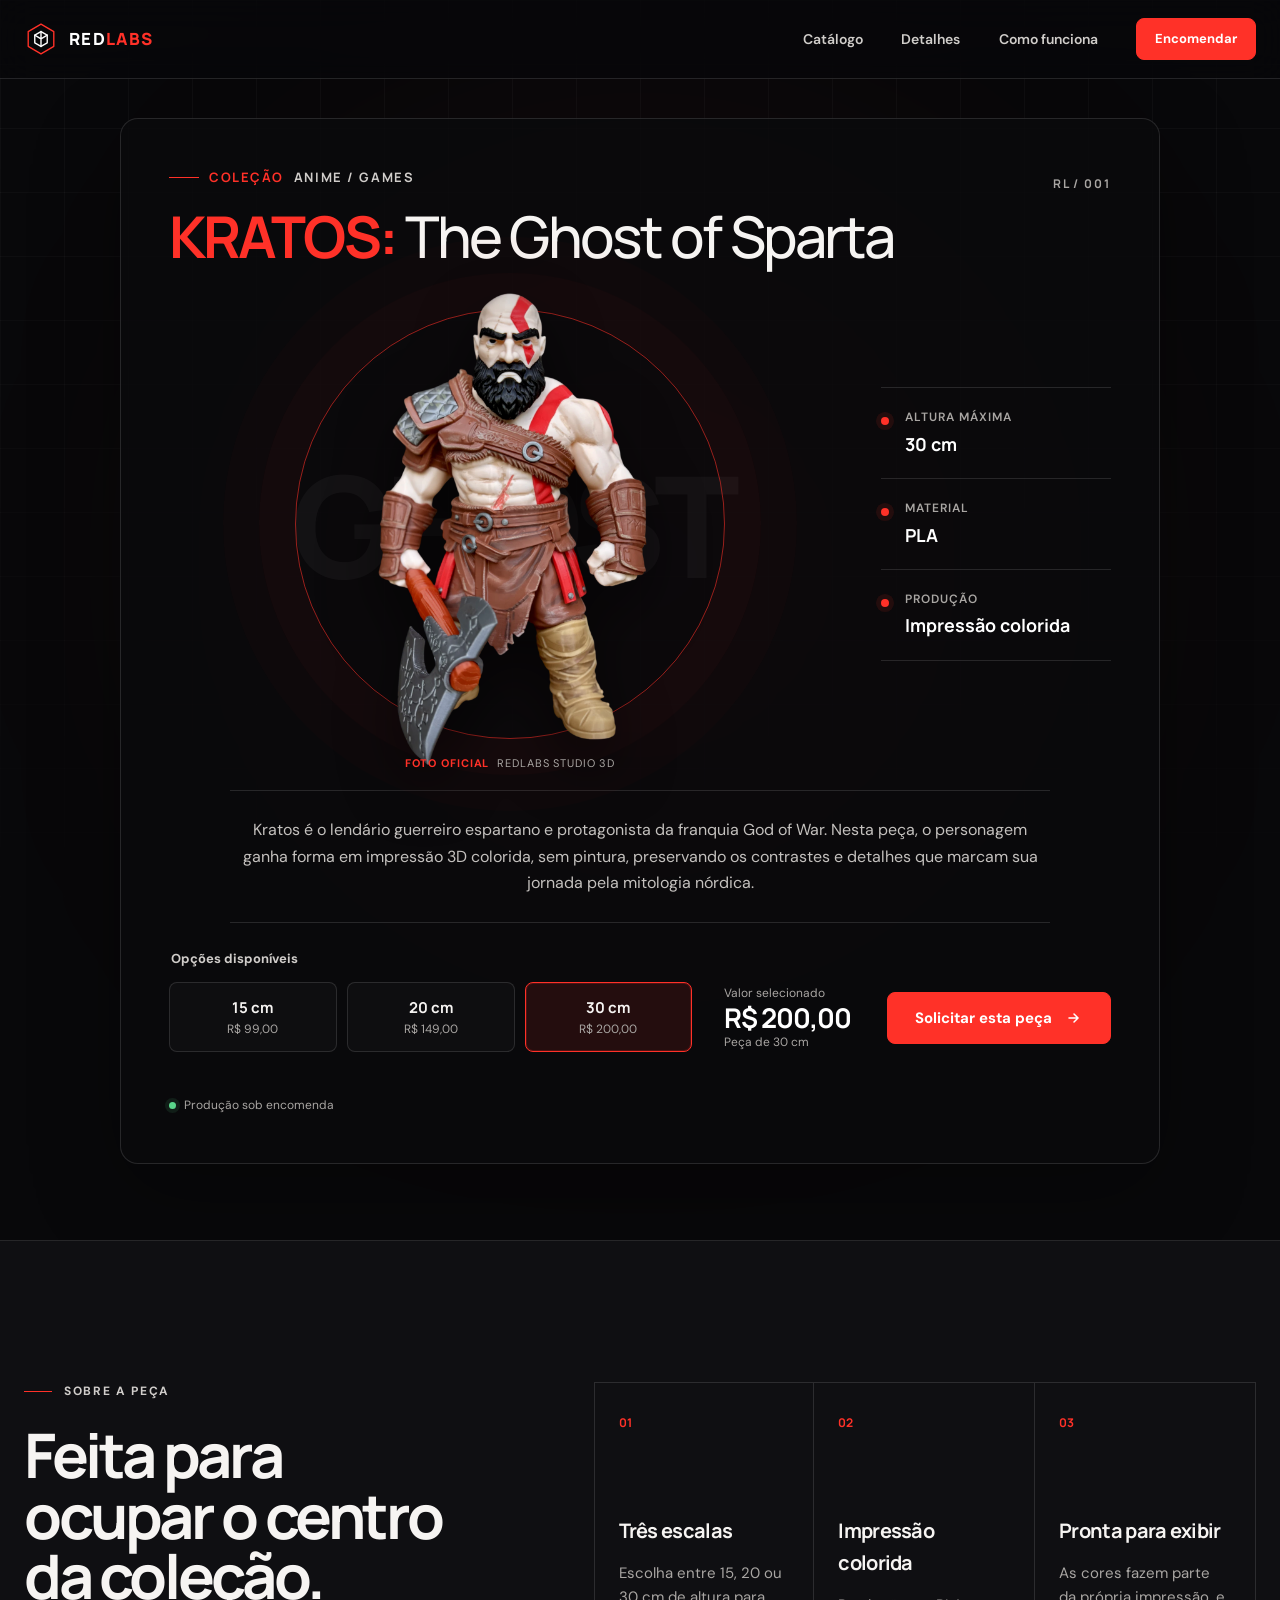
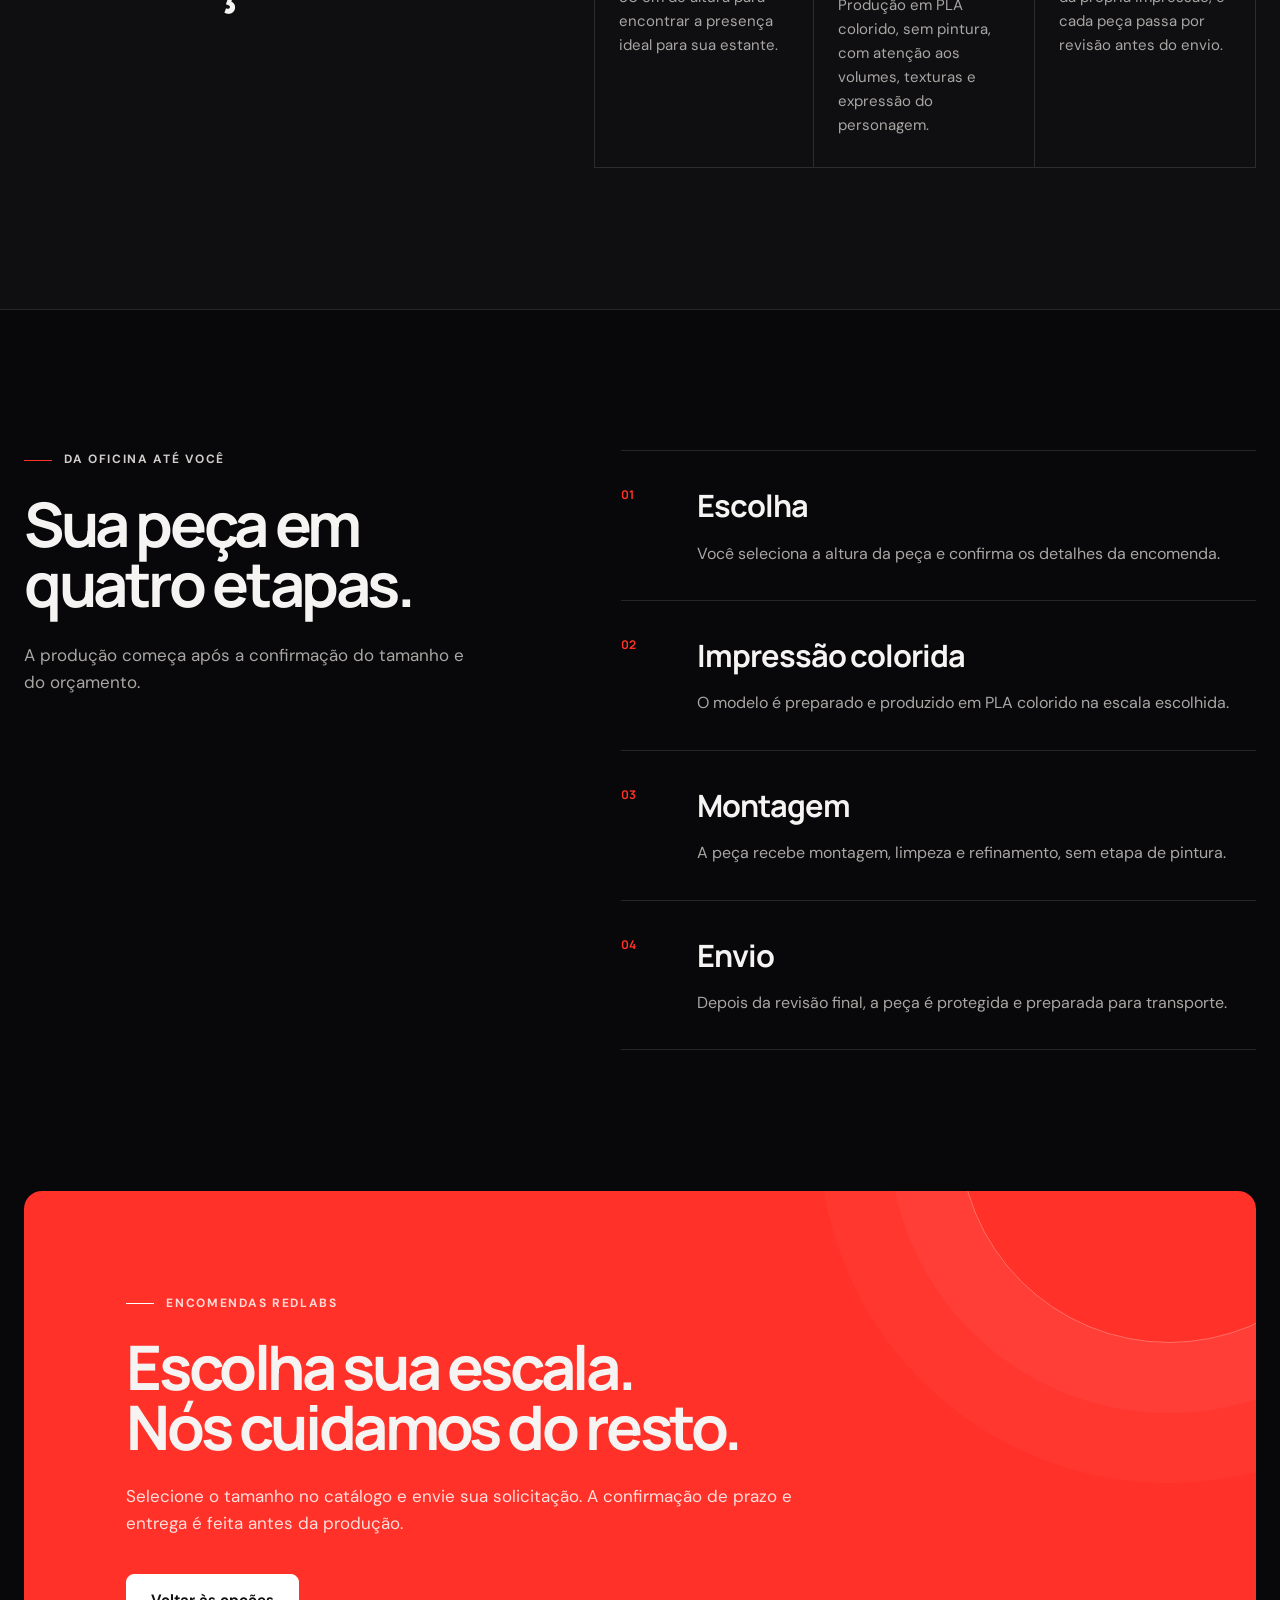
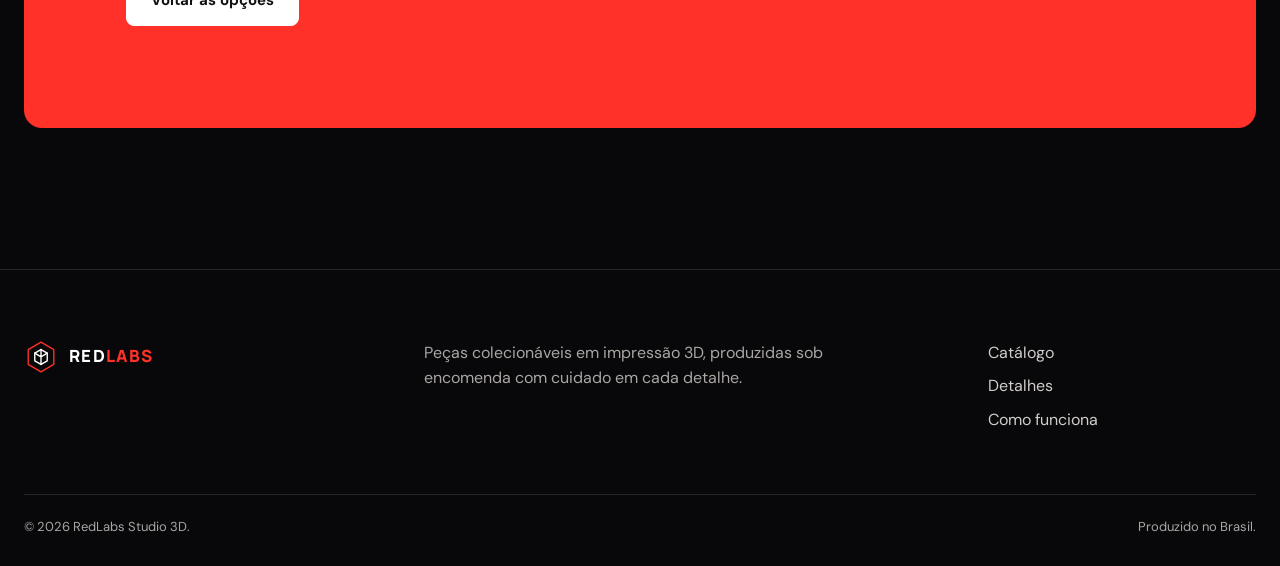
==== commit b2976ac3: "Corrige proporção do produto e ficha de impressão colorida" ====
--- a/index.html
+++ b/index.html
@@ -59,91 +59,86 @@
         <div class="product-grid" aria-hidden="true"></div>
         <div class="product-glow" aria-hidden="true"></div>
 
-        <div class="container product-layout">
-          <div class="product-content">
-            <p class="collection-label"><span>Coleção</span> Anime / Games</p>
-            <h1 id="product-title">
-              <span>Kratos</span>
-              <small>The Ghost of Sparta</small>
-            </h1>
-
-            <div class="mobile-product-preview">
-              <img src="assets/images/kratos-product.webp" alt="" width="1600" height="1600" />
+        <article class="container catalog-card">
+          <header class="product-masthead">
+            <div>
+              <p class="collection-label"><span>Coleção</span> Anime / Games</p>
+              <h1 id="product-title"><span>Kratos:</span> The Ghost of Sparta</h1>
             </div>
-
-            <p class="product-description">
-              O lendário guerreiro espartano em uma peça de presença marcante, produzida em impressão 3D e finalizada com pintura manual. Cada detalhe foi pensado para levar a força de Kratos à sua coleção.
-            </p>
-
-            <dl class="spec-list">
+            <p class="product-code">RL / 001</p>
+          </header>
+
+          <div class="product-showcase">
+            <figure class="product-figure">
+              <span class="visual-word" aria-hidden="true">GHOST</span>
+              <span class="red-orbit" aria-hidden="true"></span>
+              <img
+                src="assets/images/kratos-product.webp"
+                alt="Peça Kratos impressa em 3D colorido em PLA"
+                width="1600"
+                height="1600"
+                fetchpriority="high"
+              />
+              <figcaption><span>Foto oficial</span> RedLabs Studio 3D</figcaption>
+            </figure>
+
+            <dl class="product-facts">
+              <div>
+                <dt>Altura máxima</dt>
+                <dd>30 cm</dd>
+              </div>
               <div>
                 <dt>Material</dt>
                 <dd>PLA</dd>
               </div>
               <div>
-                <dt>Acabamento</dt>
-                <dd>Pintura manual</dd>
-              </div>
-              <div>
-                <dt>Alturas</dt>
-                <dd>15, 20 e 30 cm</dd>
+                <dt>Produção</dt>
+                <dd>Impressão colorida</dd>
               </div>
             </dl>
-
-            <form class="product-order" data-product-form>
-              <fieldset>
-                <legend>Escolha o tamanho</legend>
-                <div class="size-options">
-                  <label>
-                    <input type="radio" name="size" value="15" data-price="99" />
-                    <span class="size-card"><strong>15 cm</strong><small>R$ 99,00</small></span>
-                  </label>
-                  <label>
-                    <input type="radio" name="size" value="20" data-price="149" />
-                    <span class="size-card"><strong>20 cm</strong><small>R$ 149,00</small></span>
-                  </label>
-                  <label>
-                    <input type="radio" name="size" value="30" data-price="200" checked />
-                    <span class="size-card"><strong>30 cm</strong><small>R$ 200,00</small></span>
-                  </label>
-                </div>
-              </fieldset>
-
-              <div class="order-summary">
-                <div class="current-price" aria-live="polite">
-                  <span>A partir de</span>
-                  <strong data-current-price>R$ 200,00</strong>
-                  <small data-current-size>Peça de 30 cm</small>
-                </div>
-                <a
-                  class="button order-button"
-                  data-order-link
-                  href="mailto:contato@redlabs3d.com?subject=Encomenda%20Kratos%20-%2030%20cm&amp;body=Olá%2C%20gostaria%20de%20encomendar%20o%20Kratos%20de%2030%20cm%20por%20R%24%20200%2C00."
-                >
-                  Solicitar esta peça
-                  <svg viewBox="0 0 20 20" aria-hidden="true"><path d="m5 10 9 0m-4-4 4 4-4 4" /></svg>
-                </a>
-              </div>
-              <p class="order-note"><span></span> Produção sob encomenda</p>
-            </form>
-          </div>
-
-          <div class="product-visual" aria-label="Imagem oficial da peça Kratos">
-            <span class="product-code">RL / 001</span>
-            <span class="visual-word" aria-hidden="true">GHOST</span>
-            <div class="measure measure-top" aria-hidden="true"><span>30 cm</span></div>
-            <div class="measure measure-bottom" aria-hidden="true"><span>15 cm</span></div>
-            <div class="red-orbit" aria-hidden="true"></div>
-            <img
-              src="assets/images/kratos-product.webp"
-              alt="Peça colecionável Kratos impressa em 3D e pintada à mão"
-              width="1600"
-              height="1600"
-              fetchpriority="high"
-            />
-            <p class="visual-caption"><span>Foto oficial</span> RedLabs Studio 3D</p>
-          </div>
-        </div>
+          </div>
+
+          <p class="product-description">
+            Kratos é o lendário guerreiro espartano e protagonista da franquia God of War. Nesta peça, o personagem ganha forma em impressão 3D colorida, sem pintura, preservando os contrastes e detalhes que marcam sua jornada pela mitologia nórdica.
+          </p>
+
+          <form class="product-order" data-product-form>
+            <fieldset>
+              <legend>Opções disponíveis</legend>
+              <div class="size-options">
+                <label>
+                  <input type="radio" name="size" value="15" data-price="99" />
+                  <span class="size-card"><strong>15 cm</strong><small>R$ 99,00</small></span>
+                </label>
+                <label>
+                  <input type="radio" name="size" value="20" data-price="149" />
+                  <span class="size-card"><strong>20 cm</strong><small>R$ 149,00</small></span>
+                </label>
+                <label>
+                  <input type="radio" name="size" value="30" data-price="200" checked />
+                  <span class="size-card"><strong>30 cm</strong><small>R$ 200,00</small></span>
+                </label>
+              </div>
+            </fieldset>
+
+            <div class="order-summary">
+              <div class="current-price" aria-live="polite">
+                <span>Valor selecionado</span>
+                <strong data-current-price>R$ 200,00</strong>
+                <small data-current-size>Peça de 30 cm</small>
+              </div>
+              <a
+                class="button order-button"
+                data-order-link
+                href="mailto:contato@redlabs3d.com?subject=Encomenda%20Kratos%20-%2030%20cm&amp;body=Olá%2C%20gostaria%20de%20encomendar%20o%20Kratos%20de%2030%20cm%20por%20R%24%20200%2C00."
+              >
+                Solicitar esta peça
+                <svg viewBox="0 0 20 20" aria-hidden="true"><path d="m5 10 9 0m-4-4 4 4-4 4" /></svg>
+              </a>
+            </div>
+            <p class="order-note"><span></span> Produção sob encomenda</p>
+          </form>
+        </article>
       </section>
 
       <section id="detalhes" class="section product-details" aria-labelledby="details-title">
@@ -161,13 +156,13 @@
             </article>
             <article class="detail-card reveal">
               <span>02</span>
-              <h3>Impressão precisa</h3>
-              <p>Produção em PLA com atenção aos volumes, texturas da armadura e expressão do personagem.</p>
+              <h3>Impressão colorida</h3>
+              <p>Produção em PLA colorido, sem pintura, com atenção aos volumes, texturas e expressão do personagem.</p>
             </article>
             <article class="detail-card reveal">
               <span>03</span>
-              <h3>Finalização manual</h3>
-              <p>Pintura e acabamento feitos peça a peça para realçar os contrastes, marcas e acessórios.</p>
+              <h3>Pronta para exibir</h3>
+              <p>As cores fazem parte da própria impressão, e cada peça passa por revisão antes do envio.</p>
             </article>
           </div>
         </div>
@@ -188,11 +183,11 @@
             </li>
             <li class="reveal">
               <span>02</span>
-              <div><h3>Impressão</h3><p>O modelo é preparado e produzido na escala escolhida.</p></div>
+              <div><h3>Impressão colorida</h3><p>O modelo é preparado e produzido em PLA colorido na escala escolhida.</p></div>
             </li>
             <li class="reveal">
               <span>03</span>
-              <div><h3>Acabamento</h3><p>A peça recebe montagem, refinamento e pintura manual.</p></div>
+              <div><h3>Montagem</h3><p>A peça recebe montagem, limpeza e refinamento, sem etapa de pintura.</p></div>
             </li>
             <li class="reveal">
               <span>04</span>
--- a/assets/css/styles.css
+++ b/assets/css/styles.css
@@ -274,9 +274,8 @@
 
 .product-hero {
   position: relative;
-  min-height: 100svh;
   overflow: hidden;
-  padding: 116px 0 52px;
+  padding: 118px 0 76px;
   border-bottom: 1px solid var(--line);
   background: #08080a;
 }
@@ -294,28 +293,33 @@
 
 .product-glow {
   position: absolute;
-  top: 5%;
-  right: -10%;
-  width: 780px;
-  height: 780px;
+  top: 18%;
+  left: 50%;
+  width: 680px;
+  height: 680px;
+  transform: translateX(-50%);
   border-radius: 50%;
-  background: rgba(255, 49, 40, 0.13);
-  filter: blur(130px);
+  background: rgba(255, 49, 40, 0.1);
+  filter: blur(150px);
   pointer-events: none;
 }
 
-.product-layout {
+.catalog-card {
   position: relative;
   z-index: 1;
-  display: grid;
-  grid-template-columns: minmax(0, 0.9fr) minmax(460px, 1.1fr);
-  min-height: calc(100svh - 168px);
-  align-items: center;
-  gap: clamp(40px, 6vw, 90px);
-}
-
-.product-content {
-  padding: 24px 0;
+  max-width: 1040px;
+  padding: clamp(26px, 4vw, 48px);
+  border: 1px solid var(--line);
+  border-radius: var(--radius-medium);
+  background: rgba(10, 10, 12, 0.84);
+  box-shadow: 0 28px 90px rgba(0, 0, 0, 0.32);
+}
+
+.product-masthead {
+  display: flex;
+  align-items: start;
+  justify-content: space-between;
+  gap: 32px;
 }
 
 .collection-label {
@@ -342,72 +346,140 @@
   color: var(--accent);
 }
 
-.product-content h1 {
-  margin: 0;
-  font-family: var(--display);
-  letter-spacing: -0.055em;
-  line-height: 0.95;
-}
-
-.product-content h1 > span {
-  display: block;
+.product-masthead h1 {
+  margin: 0;
+  font-family: var(--display);
+  font-size: clamp(2rem, 4.5vw, 3.8rem);
+  font-weight: 500;
+  letter-spacing: -0.05em;
+  line-height: 1.05;
+}
+
+.product-masthead h1 span {
   color: var(--accent);
-  font-size: clamp(4rem, 7.2vw, 7rem);
+  font-weight: 700;
+  text-transform: uppercase;
+}
+
+.product-code {
+  flex: none;
+  margin: 7px 0 0;
+  color: var(--muted);
+  font-family: var(--display);
+  font-size: 0.75rem;
+  font-weight: 700;
+  letter-spacing: 0.16em;
+}
+
+.product-showcase {
+  display: grid;
+  grid-template-columns: minmax(0, 1fr) 230px;
+  min-height: 490px;
+  align-items: center;
+  gap: 30px;
+  margin-top: 8px;
+}
+
+.product-figure {
+  position: relative;
+  height: 500px;
+  isolation: isolate;
+  margin: 0;
+}
+
+.product-figure img {
+  position: relative;
+  z-index: 3;
+  width: 100%;
+  height: 100%;
+  object-fit: contain;
+  object-position: center;
+  filter: drop-shadow(0 26px 28px rgba(0, 0, 0, 0.55));
+  animation: product-in 800ms 80ms cubic-bezier(0.2, 0.7, 0.2, 1) both;
+}
+
+.red-orbit {
+  position: absolute;
+  z-index: 1;
+  top: 50%;
+  left: 50%;
+  width: min(430px, 76%);
+  aspect-ratio: 1;
+  transform: translate(-50%, -50%);
+  border: 1px solid rgba(255, 49, 40, 0.58);
+  border-radius: 50%;
+  box-shadow:
+    0 0 0 36px rgba(255, 49, 40, 0.025),
+    0 0 0 72px rgba(255, 49, 40, 0.015);
+}
+
+.visual-word {
+  position: absolute;
+  z-index: 0;
+  top: 50%;
+  left: 50%;
+  transform: translate(-50%, -50%);
+  color: rgba(255, 255, 255, 0.04);
+  font-family: var(--display);
+  font-size: clamp(5rem, 11vw, 9rem);
   font-weight: 800;
+  letter-spacing: -0.08em;
+  line-height: 1;
+}
+
+.product-figure figcaption {
+  position: absolute;
+  z-index: 4;
+  bottom: 2px;
+  left: 50%;
+  display: flex;
+  gap: 8px;
+  margin: 0;
+  transform: translateX(-50%);
+  color: var(--muted);
+  font-size: 0.6875rem;
+  letter-spacing: 0.08em;
   text-transform: uppercase;
-}
-
-.product-content h1 > small {
-  display: block;
-  margin-top: 12px;
-  color: #fff;
-  font-size: clamp(1.55rem, 2.6vw, 2.65rem);
-  font-weight: 500;
-  letter-spacing: -0.045em;
-}
-
-.mobile-product-preview {
-  display: none;
-}
-
-.product-description {
-  max-width: 620px;
-  margin: 28px 0;
-  color: #c4c1be;
-  font-size: 1.0625rem;
-  line-height: 1.65;
-}
-
-.spec-list {
-  display: grid;
-  grid-template-columns: repeat(3, 1fr);
-  margin: 0;
-  padding: 20px 0;
+  white-space: nowrap;
+}
+
+.product-figure figcaption span {
+  color: var(--accent);
+  font-weight: 700;
+}
+
+.product-facts {
+  display: grid;
+  align-self: center;
+  gap: 0;
+  margin: 0;
   border-top: 1px solid var(--line);
+}
+
+.product-facts div {
+  position: relative;
+  padding: 20px 0 20px 24px;
   border-bottom: 1px solid var(--line);
 }
 
-.spec-list div {
-  min-width: 0;
-  padding: 0 18px;
-  border-right: 1px solid var(--line);
-}
-
-.spec-list div:first-child {
-  padding-left: 0;
-}
-
-.spec-list div:last-child {
-  border-right: 0;
-}
-
-.spec-list dt,
-.spec-list dd {
-  margin: 0;
-}
-
-.spec-list dt {
-  margin-bottom: 3px;
+.product-facts div::before {
+  position: absolute;
+  top: 29px;
+  left: 0;
+  width: 8px;
+  height: 8px;
+  border-radius: 50%;
+  background: var(--accent);
+  content: "";
+  box-shadow: 0 0 0 5px rgba(255, 49, 40, 0.1);
+}
+
+.product-facts dt,
+.product-facts dd {
+  margin: 0;
+}
+
+.product-facts dt {
   color: var(--muted);
   font-size: 0.75rem;
   font-weight: 600;
@@ -415,15 +487,32 @@
   text-transform: uppercase;
 }
 
-.spec-list dd {
+.product-facts dd {
+  margin-top: 2px;
   color: #fff;
   font-family: var(--display);
-  font-size: 0.9375rem;
-  font-weight: 600;
+  font-size: 1.12rem;
+  font-weight: 700;
+}
+
+.product-description {
+  max-width: 820px;
+  margin: 16px auto 0;
+  padding: 26px 0;
+  border-top: 1px solid var(--line);
+  border-bottom: 1px solid var(--line);
+  color: #c4c1be;
+  font-size: 1rem;
+  line-height: 1.65;
+  text-align: center;
 }
 
 .product-order {
-  margin-top: 28px;
+  display: grid;
+  grid-template-columns: minmax(0, 1.15fr) minmax(300px, 0.85fr);
+  gap: 32px;
+  align-items: end;
+  margin-top: 26px;
 }
 
 .product-order fieldset {
@@ -462,7 +551,7 @@
 
 .size-card {
   display: grid;
-  min-height: 72px;
+  min-height: 70px;
   place-content: center;
   padding: 10px;
   border: 1px solid var(--line);
@@ -499,10 +588,10 @@
 }
 
 .order-summary {
-  display: flex;
+  display: grid;
+  grid-template-columns: auto 1fr;
   align-items: center;
-  gap: 24px;
-  margin-top: 22px;
+  gap: 18px;
 }
 
 .current-price {
@@ -533,6 +622,7 @@
 }
 
 .order-note {
+  grid-column: 1 / -1;
   display: flex;
   align-items: center;
   gap: 8px;
@@ -547,120 +637,6 @@
   border-radius: 50%;
   background: #59d58a;
   box-shadow: 0 0 0 4px rgba(89, 213, 138, 0.1);
-}
-
-.product-visual {
-  position: relative;
-  min-height: min(760px, calc(100svh - 140px));
-  isolation: isolate;
-}
-
-.product-visual > img {
-  position: absolute;
-  z-index: 3;
-  right: -4%;
-  bottom: -7%;
-  width: min(710px, 105%);
-  max-width: none;
-  filter: drop-shadow(0 28px 34px rgba(0, 0, 0, 0.5));
-  animation: product-in 900ms 100ms cubic-bezier(0.2, 0.7, 0.2, 1) both;
-}
-
-.red-orbit {
-  position: absolute;
-  z-index: 1;
-  top: 15%;
-  left: 8%;
-  width: min(520px, 76%);
-  aspect-ratio: 1;
-  border: 1px solid rgba(255, 49, 40, 0.6);
-  border-radius: 50%;
-  box-shadow:
-    0 0 0 42px rgba(255, 49, 40, 0.035),
-    0 0 0 84px rgba(255, 49, 40, 0.02);
-}
-
-.visual-word {
-  position: absolute;
-  z-index: 0;
-  top: 43%;
-  left: 1%;
-  color: rgba(255, 255, 255, 0.045);
-  font-family: var(--display);
-  font-size: clamp(5rem, 10vw, 10rem);
-  font-weight: 800;
-  letter-spacing: -0.08em;
-  line-height: 1;
-  text-transform: uppercase;
-}
-
-.product-code {
-  position: absolute;
-  z-index: 4;
-  top: 3%;
-  right: 0;
-  color: var(--muted);
-  font-family: var(--display);
-  font-size: 0.75rem;
-  font-weight: 700;
-  letter-spacing: 0.16em;
-}
-
-.measure {
-  position: absolute;
-  z-index: 4;
-  right: 0;
-  width: 104px;
-  border-top: 1px solid rgba(255, 255, 255, 0.3);
-}
-
-.measure::before {
-  position: absolute;
-  top: -4px;
-  left: 0;
-  width: 7px;
-  height: 7px;
-  border-radius: 50%;
-  background: var(--accent);
-  content: "";
-}
-
-.measure span {
-  display: block;
-  margin-top: 6px;
-  color: var(--muted-strong);
-  font-family: var(--display);
-  font-size: 0.6875rem;
-  font-weight: 700;
-  letter-spacing: 0.08em;
-  text-transform: uppercase;
-}
-
-.measure-top {
-  top: 27%;
-}
-
-.measure-bottom {
-  top: 68%;
-}
-
-.visual-caption {
-  position: absolute;
-  z-index: 4;
-  right: 0;
-  bottom: 2%;
-  display: grid;
-  justify-items: end;
-  margin: 0;
-  color: var(--muted);
-  font-size: 0.6875rem;
-  letter-spacing: 0.09em;
-  text-transform: uppercase;
-}
-
-.visual-caption span {
-  color: var(--accent);
-  font-weight: 700;
 }
 
 .section {
@@ -929,19 +905,16 @@
 }
 
 @media (max-width: 1080px) {
-  .product-layout {
-    grid-template-columns: minmax(0, 1fr) minmax(390px, 0.9fr);
-    gap: 28px;
-  }
-
-  .product-visual > img {
-    right: -16%;
-    width: 116%;
-  }
-
-  .measure,
-  .visual-caption {
-    right: -3%;
+  .catalog-card {
+    max-width: 920px;
+  }
+
+  .product-showcase {
+    grid-template-columns: minmax(0, 1fr) 210px;
+  }
+
+  .product-figure {
+    height: 470px;
   }
 
   .details-layout {
@@ -1002,59 +975,54 @@
   }
 
   .product-hero {
-    min-height: auto;
     padding: 112px 0 80px;
   }
 
-  .product-layout {
+  .catalog-card {
+    padding: 28px 24px;
+  }
+
+  .product-masthead {
+    gap: 18px;
+  }
+
+  .product-code {
+    margin-top: 5px;
+  }
+
+  .product-showcase {
     display: block;
     min-height: 0;
-  }
-
-  .product-content {
-    padding: 0;
-  }
-
-  .product-content h1 > span {
-    font-size: clamp(3.8rem, 18vw, 6.5rem);
-  }
-
-  .product-content h1 > small {
-    font-size: clamp(1.5rem, 7vw, 2.5rem);
-  }
-
-  .mobile-product-preview {
-    position: relative;
-    display: grid;
-    height: min(112vw, 680px);
-    place-items: center;
-    margin: 8px 0 -12px;
-  }
-
-  .mobile-product-preview::before {
-    position: absolute;
-    width: 74%;
-    aspect-ratio: 1;
-    border: 1px solid rgba(255, 49, 40, 0.55);
-    border-radius: 50%;
-    content: "";
-    box-shadow: 0 0 0 34px rgba(255, 49, 40, 0.03);
-  }
-
-  .mobile-product-preview img {
-    position: relative;
-    z-index: 1;
-    width: 112%;
-    max-width: none;
-    filter: drop-shadow(0 24px 28px rgba(0, 0, 0, 0.52));
-  }
-
-  .product-visual {
-    display: none;
+    margin-top: 20px;
+  }
+
+  .product-figure {
+    height: min(94vw, 610px);
+  }
+
+  .product-facts {
+    grid-template-columns: repeat(3, 1fr);
+    border-bottom: 1px solid var(--line);
+  }
+
+  .product-facts div {
+    padding: 16px 12px 16px 24px;
+    border-right: 1px solid var(--line);
+    border-bottom: 0;
+  }
+
+  .product-facts div:last-child {
+    border-right: 0;
   }
 
   .product-description {
     max-width: 620px;
+    margin-top: 24px;
+  }
+
+  .product-order {
+    grid-template-columns: 1fr;
+    gap: 22px;
   }
 
   .details-layout,
@@ -1088,28 +1056,52 @@
 }
 
 @media (max-width: 560px) {
-  .spec-list {
+  .product-masthead {
+    display: block;
+  }
+
+  .product-masthead h1 {
+    font-size: clamp(2rem, 10.5vw, 3.2rem);
+  }
+
+  .product-code {
+    margin-top: 12px;
+  }
+
+  .product-figure {
+    height: min(110vw, 520px);
+    margin-inline: -10px;
+  }
+
+  .product-facts {
     grid-template-columns: 1fr;
-    padding: 0;
-  }
-
-  .spec-list div,
-  .spec-list div:first-child {
+  }
+
+  .product-facts div {
     display: flex;
     align-items: center;
     justify-content: space-between;
-    gap: 20px;
-    padding: 14px 0;
+    gap: 18px;
+    padding: 14px 8px 14px 24px;
     border-right: 0;
     border-bottom: 1px solid var(--line);
   }
 
-  .spec-list div:last-child {
+  .product-facts div:last-child {
     border-bottom: 0;
   }
 
-  .spec-list dt {
+  .product-facts div::before {
+    top: 22px;
+  }
+
+  .product-facts dd {
     margin: 0;
+    text-align: right;
+  }
+
+  .product-description {
+    text-align: left;
   }
 
   .size-options {
@@ -1122,8 +1114,7 @@
   }
 
   .order-summary {
-    align-items: stretch;
-    flex-direction: column;
+    grid-template-columns: 1fr;
     gap: 16px;
   }
 
@@ -1135,6 +1126,10 @@
 
   .current-price > span {
     grid-column: 1 / -1;
+  }
+
+  .order-note {
+    grid-column: auto;
   }
 
   .contact-card::after {
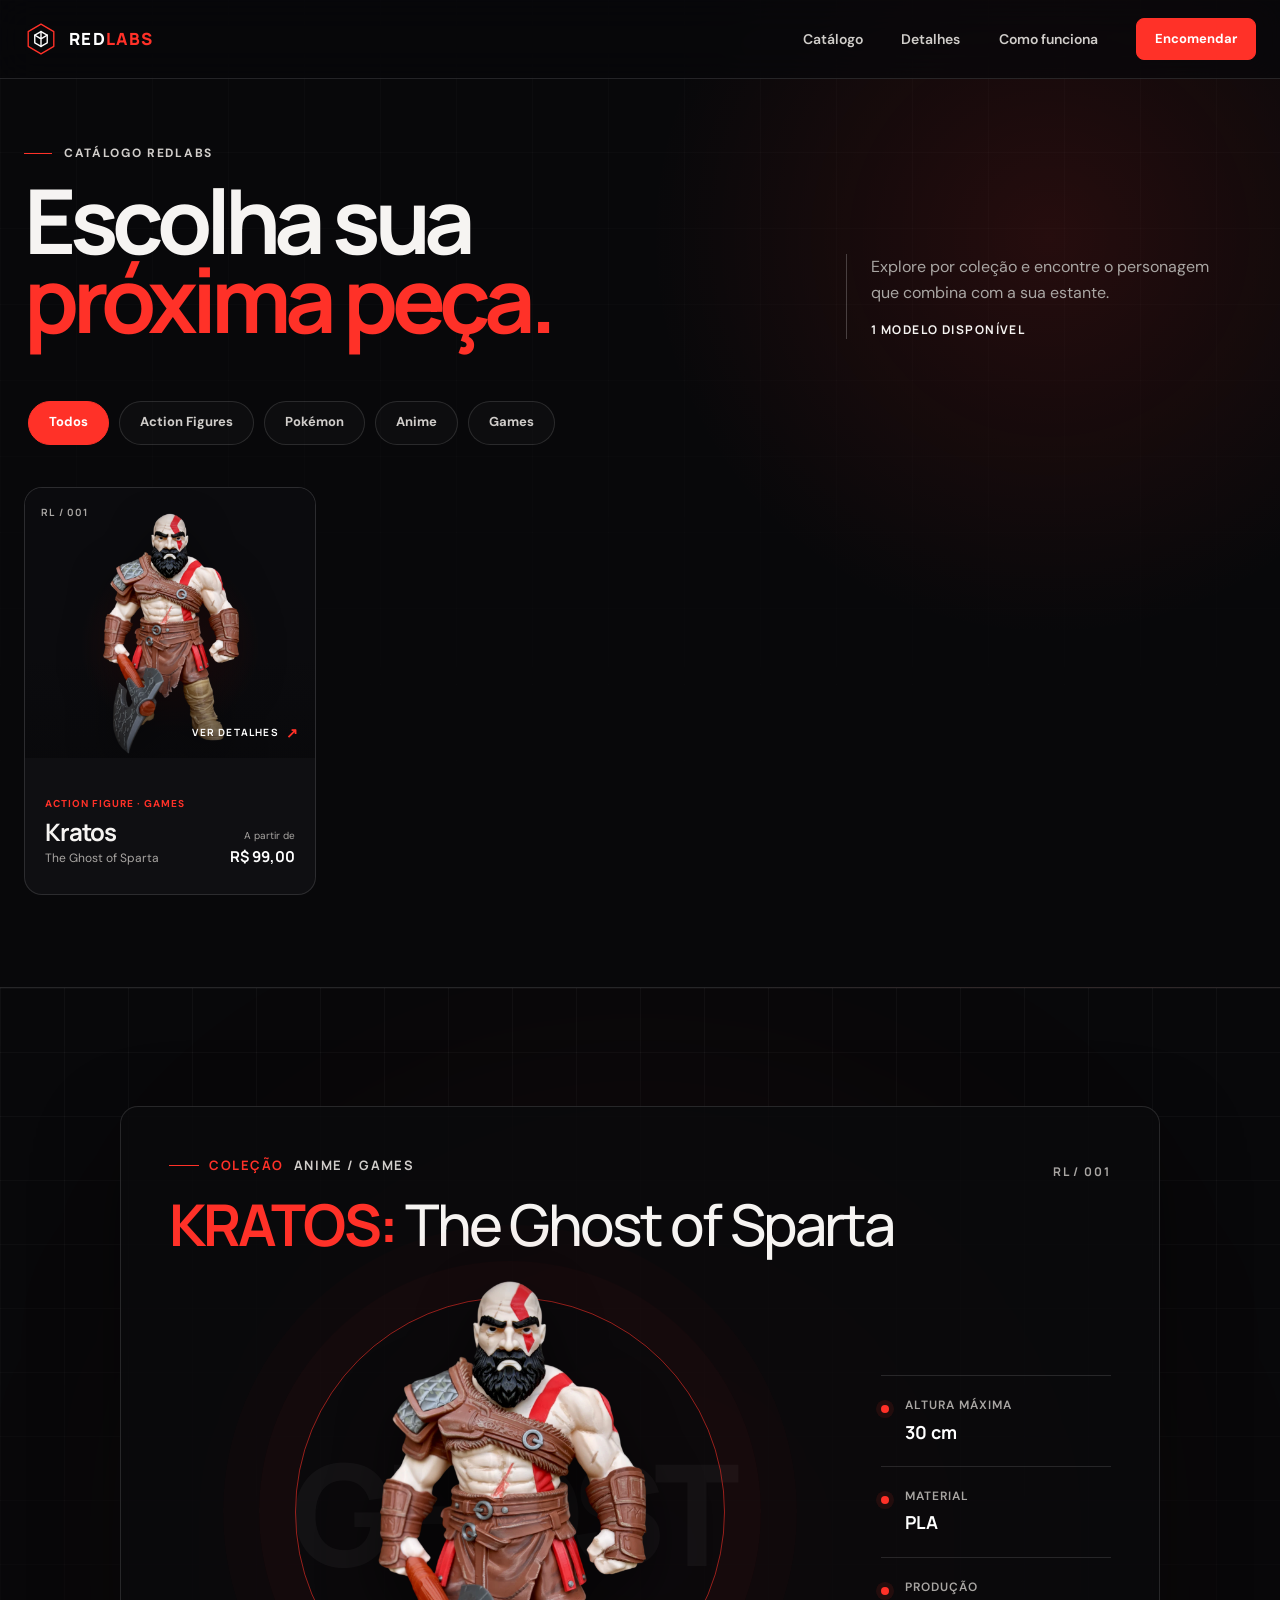
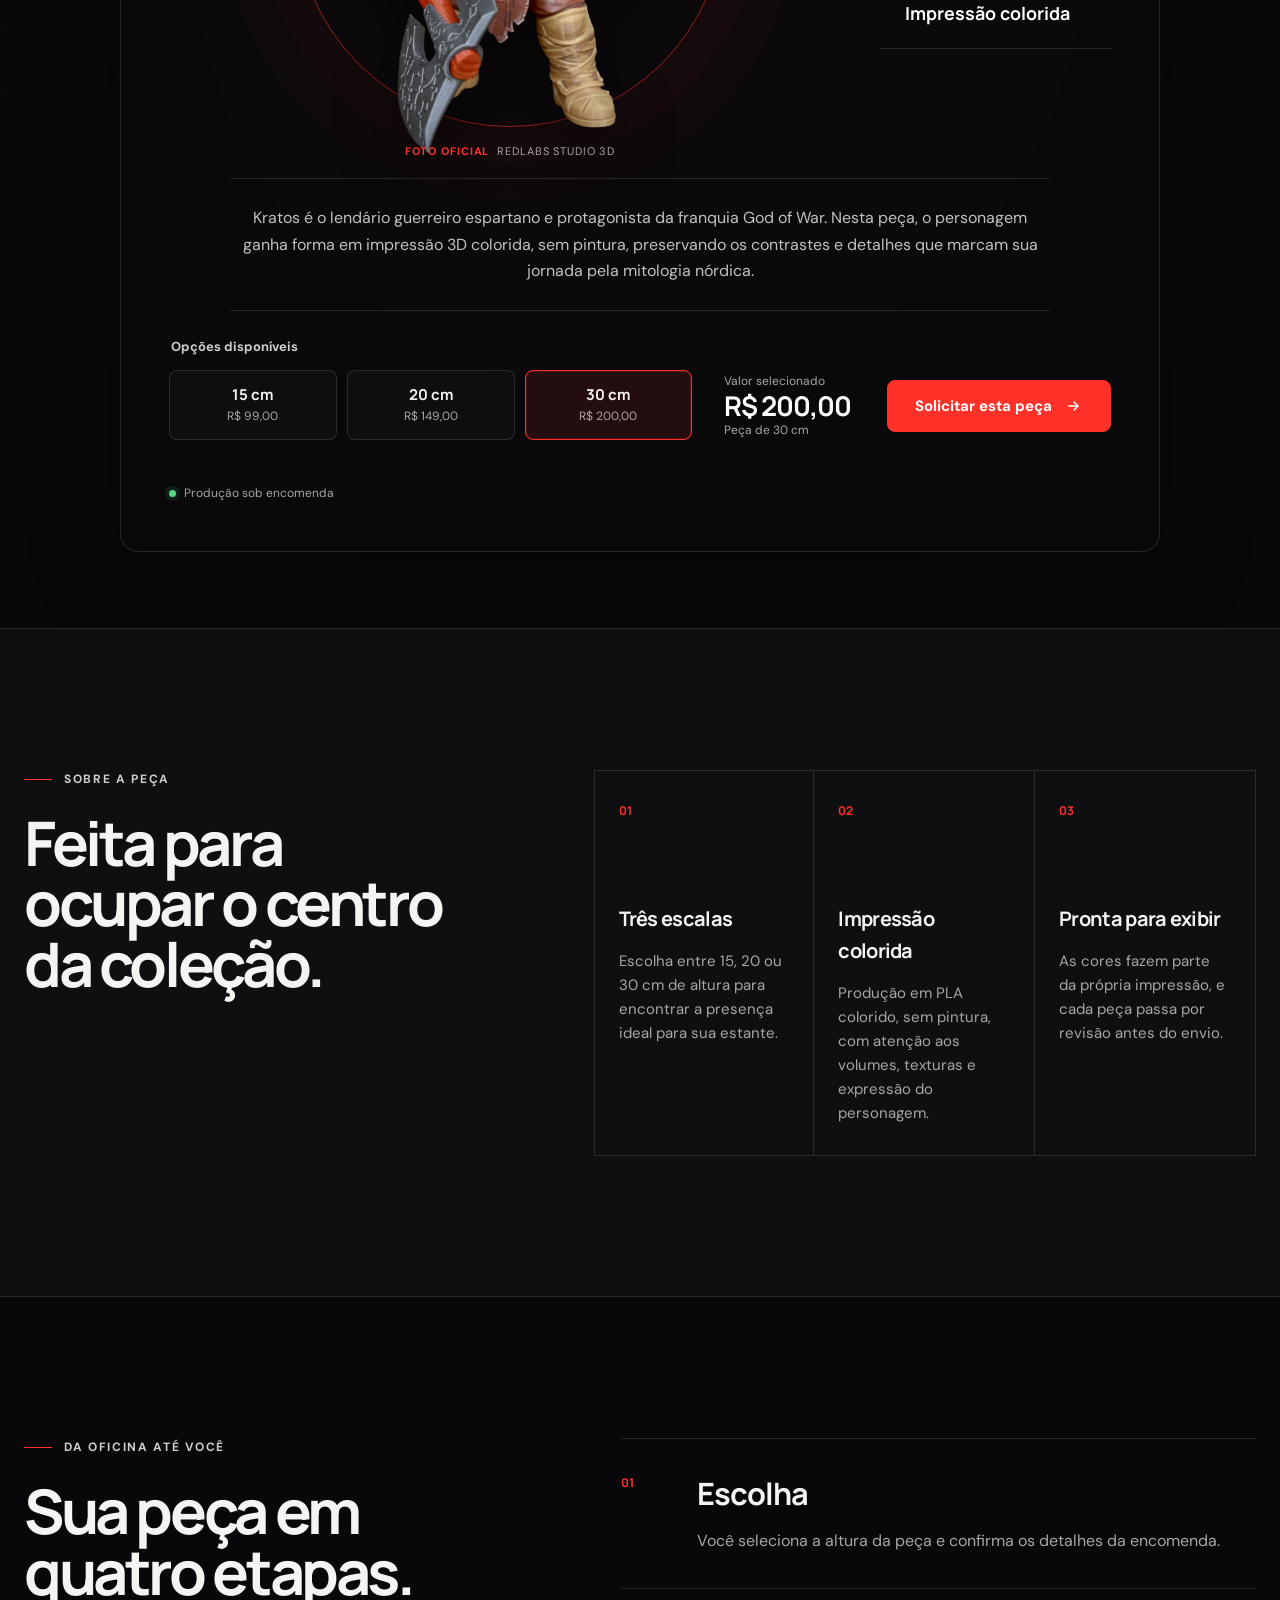
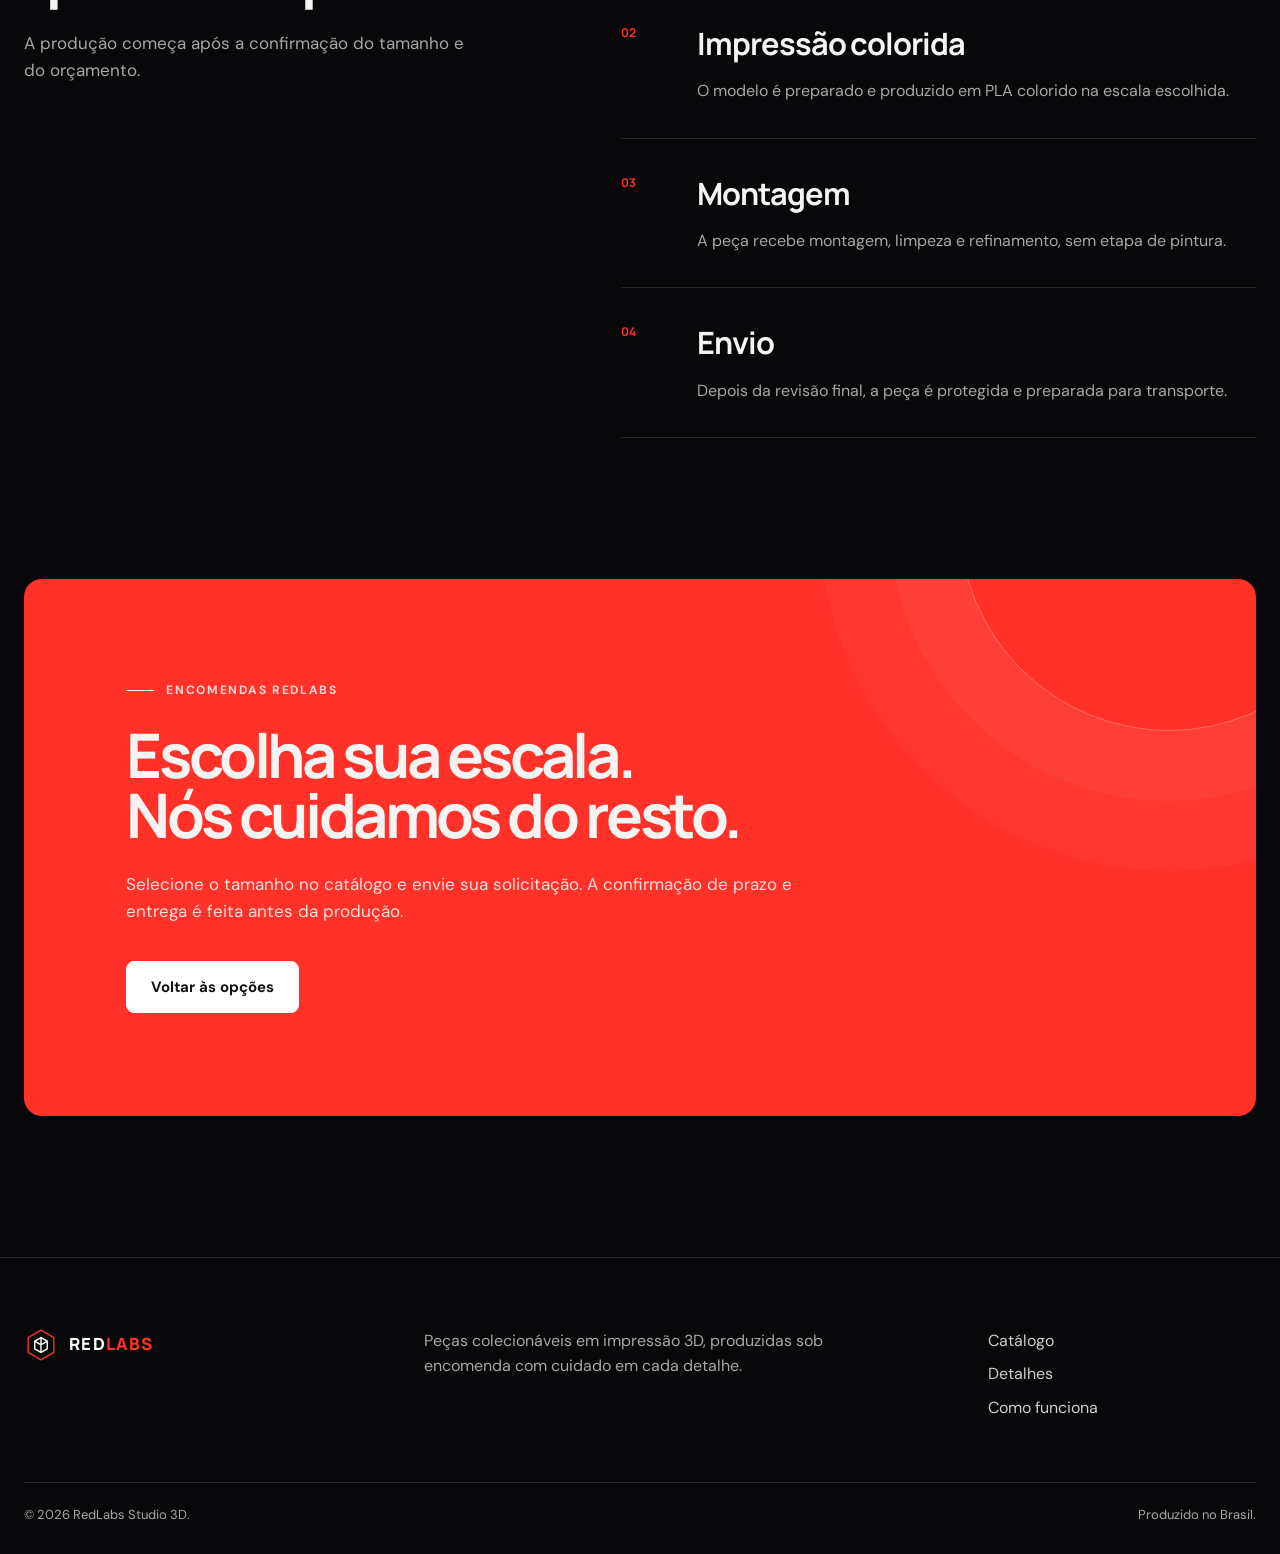
==== commit aa70acba: "Adiciona vitrine compacta com filtros de categoria" ====
--- a/index.html
+++ b/index.html
@@ -5,10 +5,10 @@
     <meta name="viewport" content="width=device-width, initial-scale=1" />
     <meta
       name="description"
-      content="Kratos — The Ghost of Sparta. Peça colecionável produzida pela RedLabs em impressão 3D, disponível em 15, 20 e 30 cm."
+      content="Catálogo RedLabs de action figures, personagens de games, anime e Pokémon produzidos em impressão 3D."
     />
     <meta name="theme-color" content="#08080a" />
-    <title>Kratos — Catálogo RedLabs</title>
+    <title>Catálogo de colecionáveis | RedLabs Studio 3D</title>
     <link rel="preconnect" href="https://fonts.googleapis.com" />
     <link rel="preconnect" href="https://fonts.gstatic.com" crossorigin />
     <link
@@ -55,7 +55,72 @@
     </header>
 
     <main id="conteudo">
-      <section id="catalogo" class="product-hero" aria-labelledby="product-title">
+      <section id="catalogo" class="catalog-browser" aria-labelledby="catalog-title">
+        <div class="catalog-grid-pattern" aria-hidden="true"></div>
+        <div class="container">
+          <div class="catalog-heading">
+            <div>
+              <p class="eyebrow"><span></span> Catálogo RedLabs</p>
+              <h1 id="catalog-title">Escolha sua<br /><em>próxima peça.</em></h1>
+            </div>
+            <p class="catalog-intro">
+              Explore por coleção e encontre o personagem que combina com a sua estante.
+              <strong data-visible-count>1 modelo disponível</strong>
+            </p>
+          </div>
+
+          <div class="category-filters" role="toolbar" aria-label="Filtrar catálogo por categoria">
+            <button class="filter-chip is-active" type="button" data-filter="all" aria-pressed="true">Todos</button>
+            <button class="filter-chip" type="button" data-filter="action-figures" aria-pressed="false">Action Figures</button>
+            <button class="filter-chip" type="button" data-filter="pokemon" aria-pressed="false">Pokémon</button>
+            <button class="filter-chip" type="button" data-filter="anime" aria-pressed="false">Anime</button>
+            <button class="filter-chip" type="button" data-filter="games" aria-pressed="false">Games</button>
+          </div>
+
+          <div class="catalog-products" data-catalog-grid>
+            <article class="catalog-product-card" data-product-card data-categories="action-figures games">
+              <a href="#kratos" aria-label="Ver detalhes de Kratos, The Ghost of Sparta">
+                <div class="catalog-product-image">
+                  <span class="catalog-product-number">RL / 001</span>
+                  <img
+                    src="assets/images/kratos-product.webp"
+                    alt="Peça Kratos impressa em 3D colorido em PLA"
+                    width="1600"
+                    height="1600"
+                    fetchpriority="high"
+                  />
+                  <span class="catalog-view">Ver detalhes <span aria-hidden="true">↗</span></span>
+                </div>
+                <div class="catalog-product-info">
+                  <div>
+                    <p>Action Figure · Games</p>
+                    <h2>Kratos</h2>
+                    <span>The Ghost of Sparta</span>
+                  </div>
+                  <div class="catalog-product-price">
+                    <span>A partir de</span>
+                    <strong>R$ 99,00</strong>
+                  </div>
+                </div>
+              </a>
+            </article>
+          </div>
+
+          <div class="catalog-empty" data-catalog-empty hidden role="status" aria-live="polite">
+            <span aria-hidden="true">+</span>
+            <h2>Nenhum modelo nesta coleção ainda.</h2>
+            <p>Novas peças estão sendo preparadas. Escolha outra categoria para continuar explorando.</p>
+          </div>
+        </div>
+      </section>
+
+      <section
+        id="kratos"
+        class="product-hero"
+        aria-labelledby="product-title"
+        data-product-detail
+        data-categories="action-figures games"
+      >
         <div class="product-grid" aria-hidden="true"></div>
         <div class="product-glow" aria-hidden="true"></div>
 
--- a/assets/css/styles.css
+++ b/assets/css/styles.css
@@ -77,6 +77,10 @@
   color: #fff;
 }
 
+[hidden] {
+  display: none !important;
+}
+
 .container {
   width: var(--page);
   margin-inline: auto;
@@ -270,6 +274,293 @@
 .button-light:hover {
   border-color: #e6e6e6;
   background: #e6e6e6;
+}
+
+.catalog-browser {
+  position: relative;
+  overflow: hidden;
+  min-height: 100vh;
+  padding: 144px 0 92px;
+  border-bottom: 1px solid var(--line);
+  background:
+    radial-gradient(circle at 82% 24%, rgba(255, 49, 40, 0.12), transparent 31%),
+    var(--canvas);
+}
+
+.catalog-grid-pattern {
+  position: absolute;
+  inset: 0;
+  background-image:
+    linear-gradient(rgba(255, 255, 255, 0.025) 1px, transparent 1px),
+    linear-gradient(90deg, rgba(255, 255, 255, 0.025) 1px, transparent 1px);
+  background-size: 76px 76px;
+  mask-image: linear-gradient(to bottom, #000, transparent 90%);
+  pointer-events: none;
+}
+
+.catalog-browser > .container {
+  position: relative;
+  z-index: 1;
+}
+
+.catalog-heading {
+  display: grid;
+  grid-template-columns: minmax(0, 1fr) minmax(260px, 410px);
+  gap: 56px;
+  align-items: end;
+}
+
+.catalog-heading .eyebrow {
+  margin-bottom: 18px;
+}
+
+.catalog-heading h1 {
+  margin: 0;
+  font-family: var(--display);
+  font-size: clamp(3.25rem, 7vw, 6.8rem);
+  font-weight: 700;
+  letter-spacing: -0.07em;
+  line-height: 0.88;
+}
+
+.catalog-heading h1 em {
+  color: var(--accent);
+  font-style: normal;
+}
+
+.catalog-intro {
+  max-width: 390px;
+  margin: 0;
+  padding-left: 24px;
+  border-left: 1px solid var(--line-strong);
+  color: var(--muted);
+  font-size: 1rem;
+}
+
+.catalog-intro strong {
+  display: block;
+  margin-top: 14px;
+  color: var(--ink);
+  font-family: var(--display);
+  font-size: 0.75rem;
+  letter-spacing: 0.12em;
+  text-transform: uppercase;
+}
+
+.category-filters {
+  display: flex;
+  gap: 10px;
+  margin: 58px 0 32px;
+  overflow-x: auto;
+  padding: 4px 4px 10px;
+  scrollbar-width: none;
+}
+
+.category-filters::-webkit-scrollbar {
+  display: none;
+}
+
+.filter-chip {
+  flex: none;
+  min-height: 44px;
+  padding: 0 20px;
+  border: 1px solid var(--line);
+  border-radius: 999px;
+  background: rgba(255, 255, 255, 0.025);
+  color: var(--muted-strong);
+  font-size: 0.8125rem;
+  font-weight: 700;
+  cursor: pointer;
+  transition:
+    color var(--transition),
+    border-color var(--transition),
+    background var(--transition),
+    transform var(--transition);
+}
+
+.filter-chip:hover {
+  border-color: var(--line-strong);
+  color: #fff;
+  transform: translateY(-2px);
+}
+
+.filter-chip.is-active {
+  border-color: var(--accent);
+  background: var(--accent);
+  color: #fff;
+}
+
+.catalog-products {
+  display: grid;
+  grid-template-columns: repeat(auto-fill, minmax(250px, 292px));
+  gap: 18px;
+  min-height: 408px;
+}
+
+.catalog-product-card {
+  min-width: 0;
+  animation: product-in 480ms cubic-bezier(0.2, 0.7, 0.2, 1) both;
+}
+
+.catalog-product-card > a {
+  display: block;
+  height: 100%;
+  overflow: hidden;
+  border: 1px solid var(--line);
+  border-radius: var(--radius-medium);
+  background: var(--surface);
+  transition: border-color var(--transition), transform var(--transition), box-shadow var(--transition);
+}
+
+.catalog-product-card > a:hover {
+  border-color: rgba(255, 49, 40, 0.62);
+  transform: translateY(-5px);
+  box-shadow: 0 24px 60px rgba(0, 0, 0, 0.35);
+}
+
+.catalog-product-image {
+  position: relative;
+  height: 270px;
+  overflow: hidden;
+  background:
+    radial-gradient(circle at 50% 58%, rgba(255, 49, 40, 0.16), transparent 42%),
+    #0b0b0e;
+}
+
+.catalog-product-image::after {
+  position: absolute;
+  inset: auto 0 0;
+  height: 38%;
+  background: linear-gradient(transparent, rgba(8, 8, 10, 0.6));
+  content: "";
+  pointer-events: none;
+}
+
+.catalog-product-image img {
+  width: 100%;
+  height: 100%;
+  padding: 16px 12px 0;
+  object-fit: contain;
+  object-position: center bottom;
+  filter: drop-shadow(0 18px 20px rgba(0, 0, 0, 0.5));
+  transition: transform 400ms cubic-bezier(0.2, 0.7, 0.2, 1);
+}
+
+.catalog-product-card > a:hover img {
+  transform: scale(1.035);
+}
+
+.catalog-product-number,
+.catalog-view {
+  position: absolute;
+  z-index: 2;
+  font-family: var(--display);
+  font-size: 0.625rem;
+  font-weight: 700;
+  letter-spacing: 0.12em;
+  text-transform: uppercase;
+}
+
+.catalog-product-number {
+  top: 16px;
+  left: 16px;
+  color: var(--muted);
+}
+
+.catalog-view {
+  right: 16px;
+  bottom: 14px;
+  display: flex;
+  align-items: center;
+  gap: 7px;
+  color: #fff;
+}
+
+.catalog-view > span {
+  color: var(--accent);
+  font-size: 0.9rem;
+}
+
+.catalog-product-info {
+  display: flex;
+  min-height: 132px;
+  align-items: end;
+  justify-content: space-between;
+  gap: 16px;
+  padding: 20px;
+}
+
+.catalog-product-info p {
+  margin: 0 0 8px;
+  color: var(--accent);
+  font-size: 0.625rem;
+  font-weight: 700;
+  letter-spacing: 0.1em;
+  text-transform: uppercase;
+}
+
+.catalog-product-info h2 {
+  margin: 0;
+  font-family: var(--display);
+  font-size: 1.5rem;
+  letter-spacing: -0.045em;
+  line-height: 1;
+}
+
+.catalog-product-info > div:first-child > span {
+  color: var(--muted);
+  font-size: 0.75rem;
+}
+
+.catalog-product-price {
+  flex: none;
+  text-align: right;
+}
+
+.catalog-product-price span {
+  display: block;
+  color: var(--muted);
+  font-size: 0.625rem;
+}
+
+.catalog-product-price strong {
+  color: #fff;
+  font-family: var(--display);
+  font-size: 0.9375rem;
+}
+
+.catalog-empty {
+  min-height: 408px;
+  padding: 74px 24px;
+  border: 1px dashed var(--line-strong);
+  border-radius: var(--radius-medium);
+  text-align: center;
+}
+
+.catalog-empty > span {
+  display: grid;
+  width: 46px;
+  height: 46px;
+  margin: 0 auto 24px;
+  place-items: center;
+  border: 1px solid rgba(255, 49, 40, 0.4);
+  border-radius: 50%;
+  color: var(--accent);
+  font-family: var(--display);
+  font-size: 1.5rem;
+}
+
+.catalog-empty h2 {
+  margin: 0;
+  font-family: var(--display);
+  font-size: clamp(1.55rem, 3vw, 2.4rem);
+  letter-spacing: -0.045em;
+}
+
+.catalog-empty p {
+  max-width: 480px;
+  margin: 12px auto 0;
+  color: var(--muted);
 }
 
 .product-hero {
@@ -974,6 +1265,34 @@
     margin-top: 28px;
   }
 
+  .catalog-browser {
+    min-height: auto;
+    padding: 120px 0 78px;
+  }
+
+  .catalog-heading {
+    grid-template-columns: 1fr;
+    gap: 28px;
+  }
+
+  .catalog-heading h1 {
+    font-size: clamp(3.2rem, 12vw, 5.6rem);
+  }
+
+  .catalog-intro {
+    max-width: 520px;
+  }
+
+  .category-filters {
+    width: calc(100% + 16px);
+    margin-top: 42px;
+    padding-right: 16px;
+  }
+
+  .catalog-products {
+    grid-template-columns: repeat(auto-fill, minmax(230px, 1fr));
+  }
+
   .product-hero {
     padding: 112px 0 80px;
   }
@@ -1056,6 +1375,28 @@
 }
 
 @media (max-width: 560px) {
+  .catalog-heading h1 {
+    font-size: clamp(3rem, 15vw, 4.5rem);
+  }
+
+  .catalog-intro {
+    padding-left: 18px;
+  }
+
+  .catalog-products {
+    grid-template-columns: minmax(0, 1fr);
+    min-height: 0;
+  }
+
+  .catalog-product-image {
+    height: min(77vw, 330px);
+  }
+
+  .catalog-empty {
+    min-height: 330px;
+    padding-block: 64px;
+  }
+
   .product-masthead {
     display: block;
   }
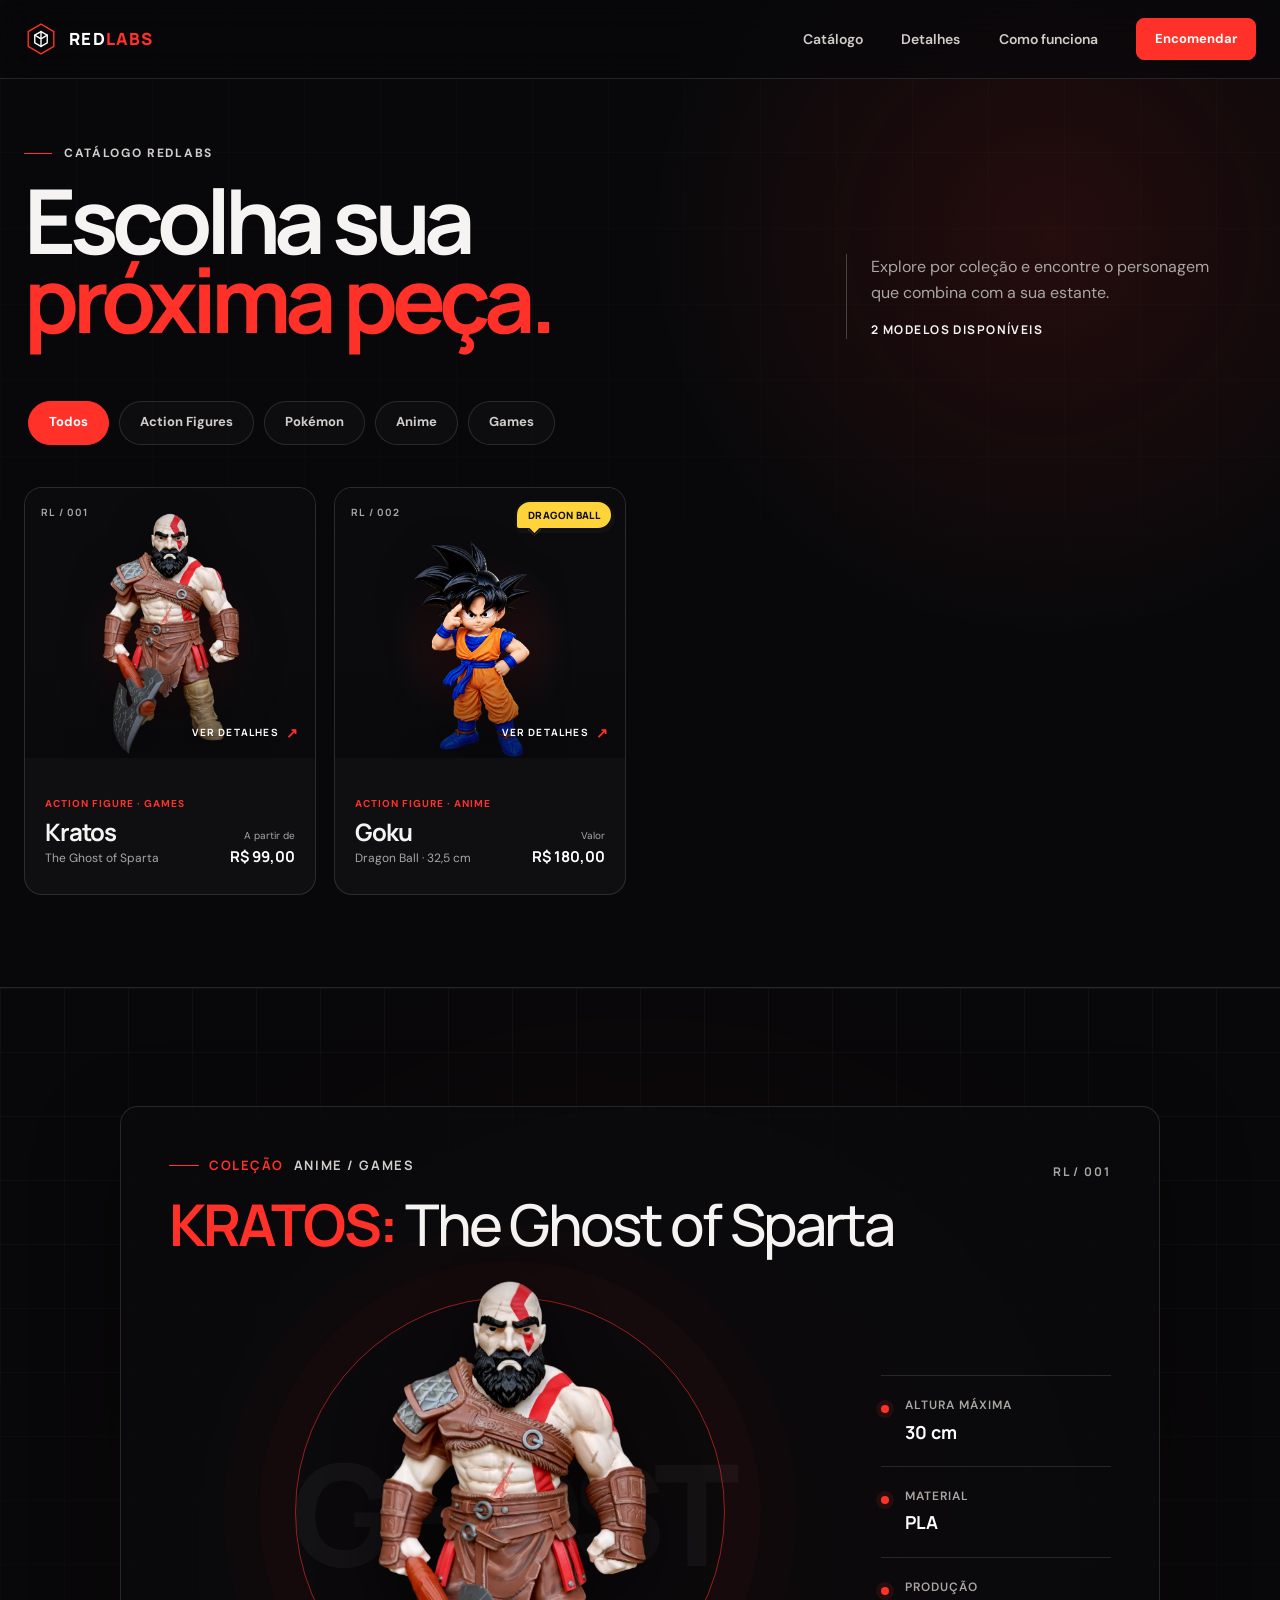
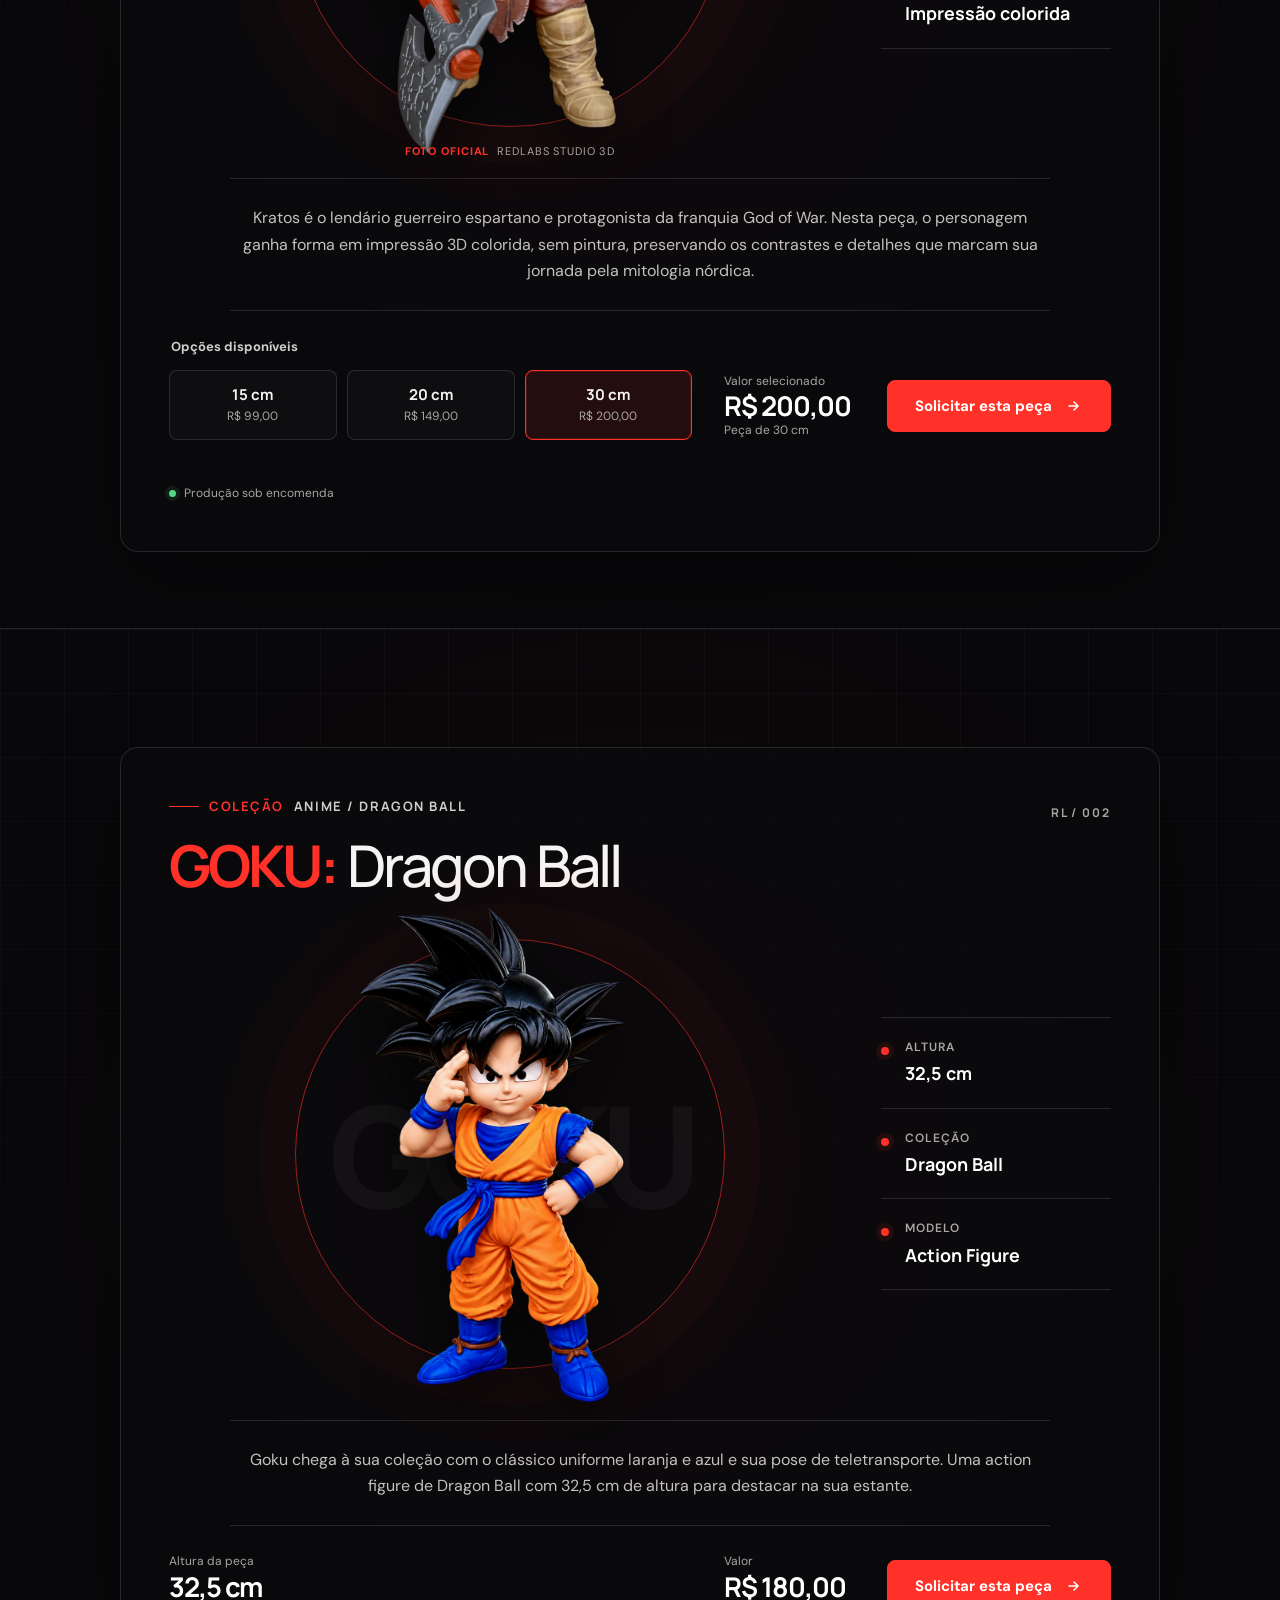
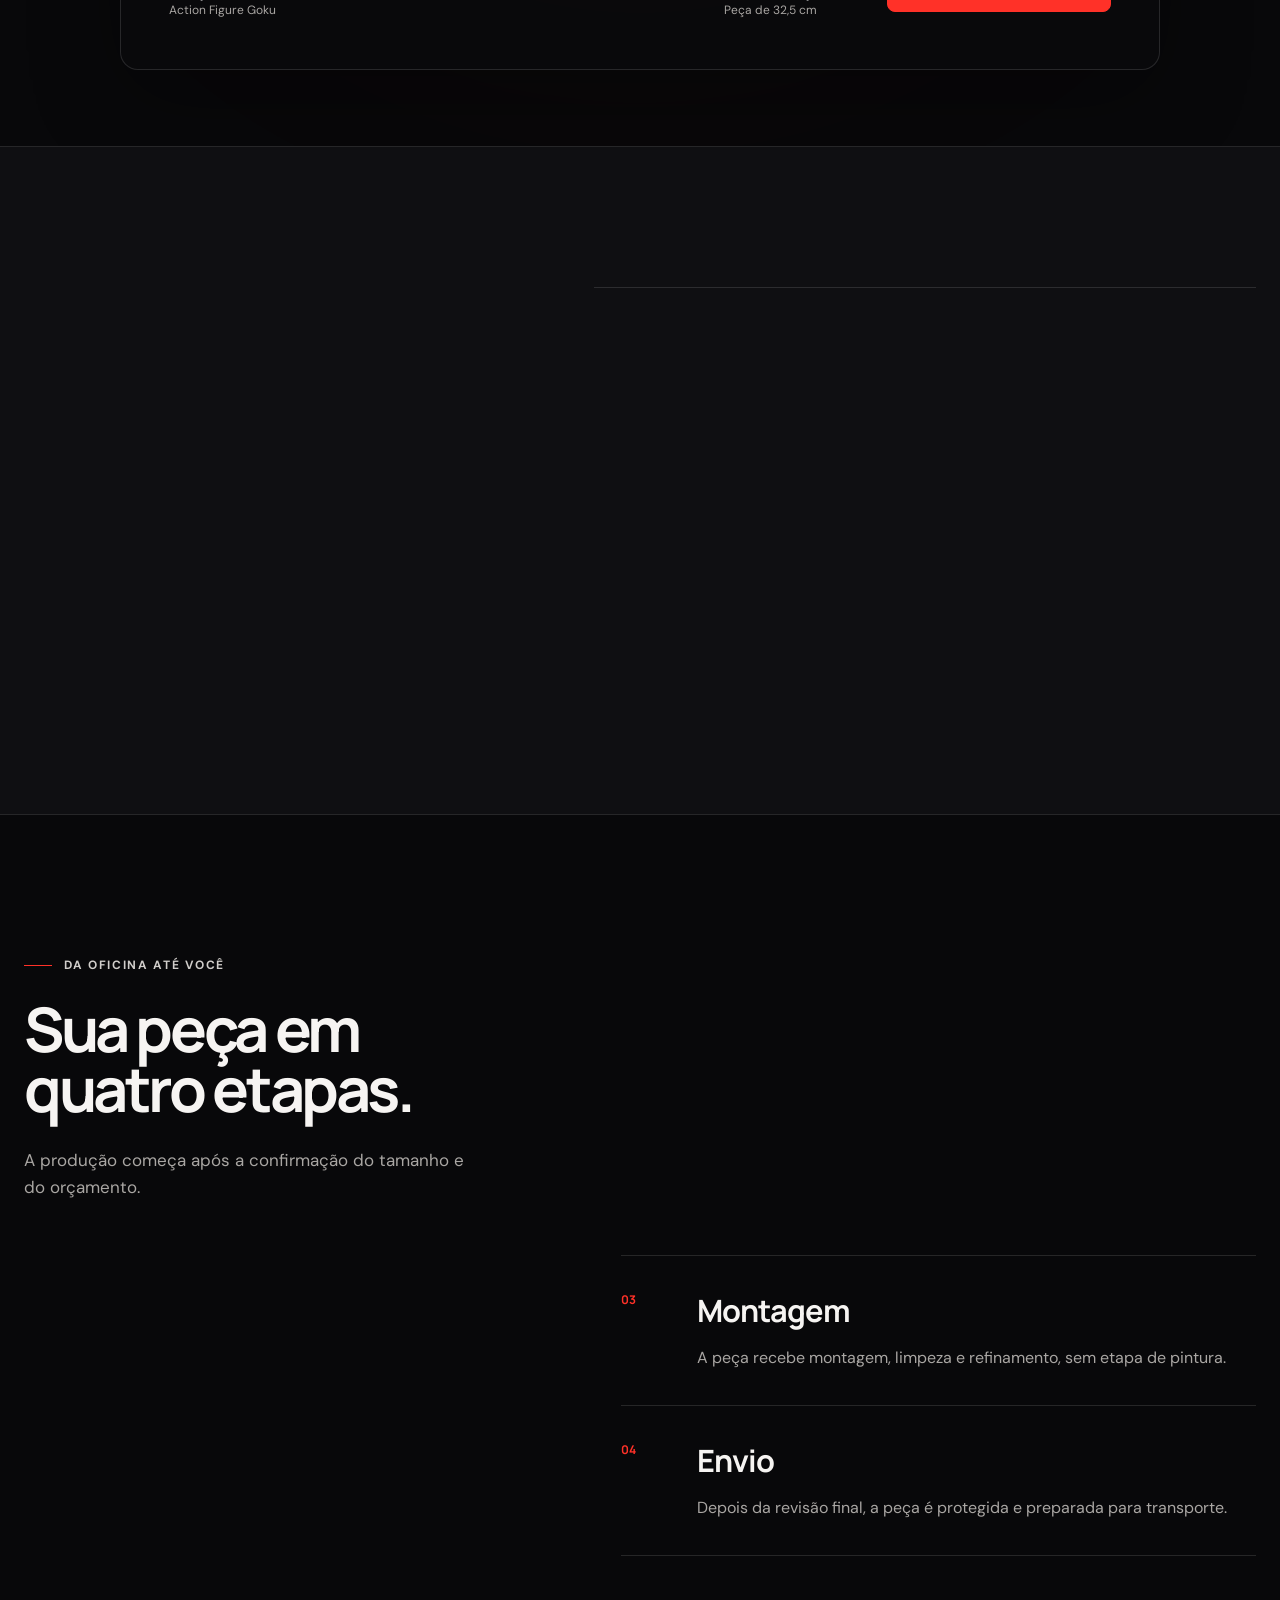
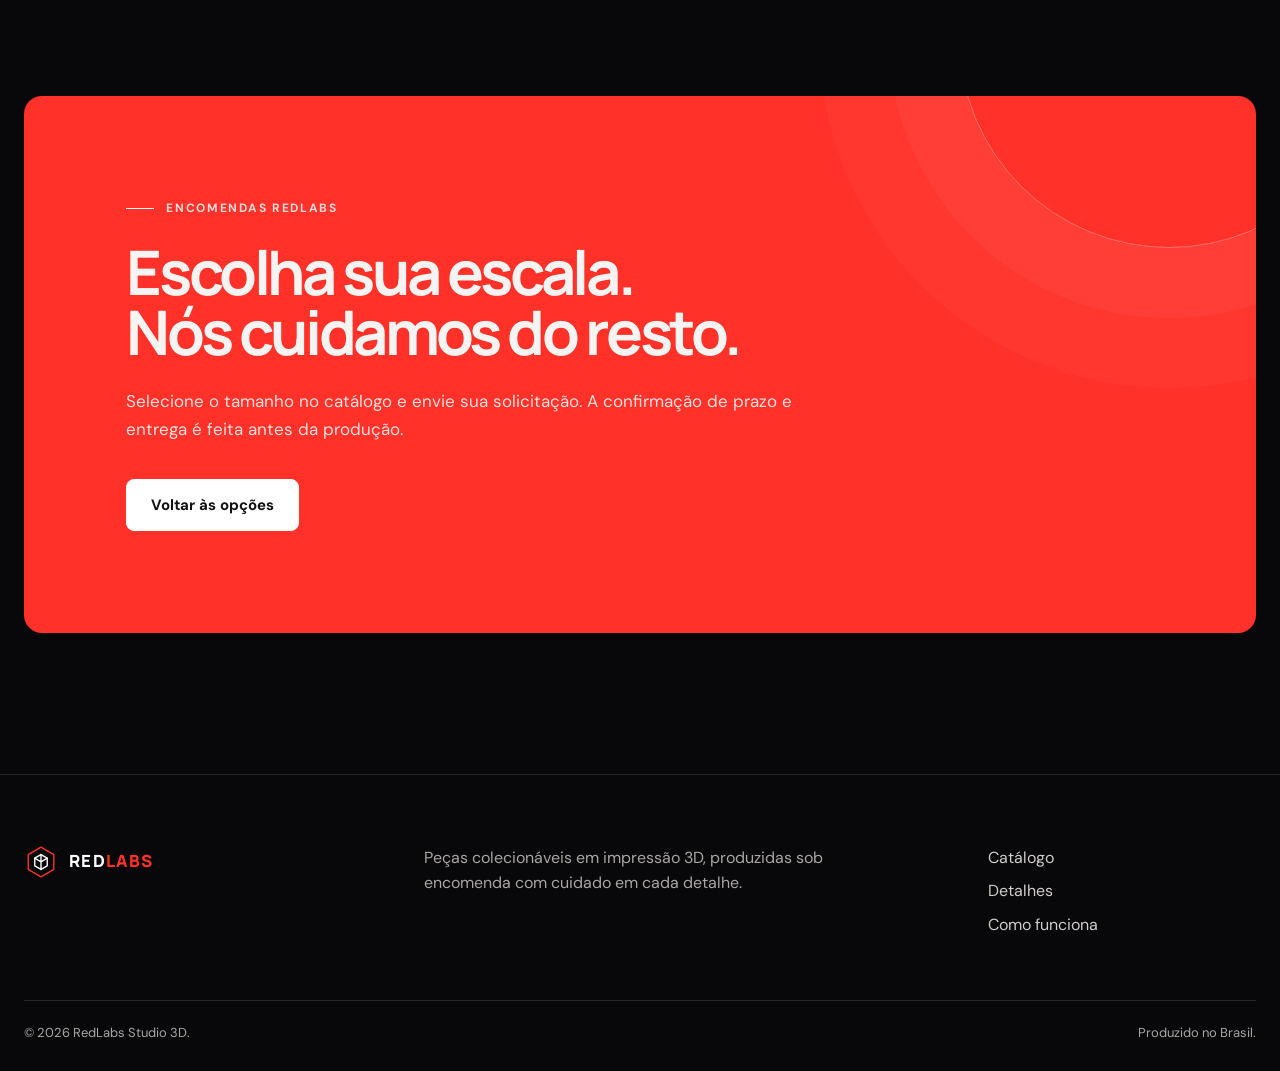
==== commit 224f01b6: "Adiciona Goku ao catálogo com 32,5 cm e preço de R$ 180 Inclui imagem original, balão Dragon Ball, c" ====
--- a/index.html
+++ b/index.html
@@ -65,7 +65,7 @@
             </div>
             <p class="catalog-intro">
               Explore por coleção e encontre o personagem que combina com a sua estante.
-              <strong data-visible-count>1 modelo disponível</strong>
+              <strong data-visible-count>2 modelos disponíveis</strong>
             </p>
           </div>
 
@@ -104,6 +104,27 @@
                 </div>
               </a>
             </article>
+            <article class="catalog-product-card" data-product-card data-categories="action-figures anime">
+              <a href="#goku" aria-label="Ver detalhes de Goku, Dragon Ball, 32,5 cm por R$ 180,00">
+                <div class="catalog-product-image catalog-product-image-goku">
+                  <span class="catalog-product-number">RL / 002</span>
+                  <span class="dragon-ball-bubble">DRAGON BALL</span>
+                  <img src="assets/images/goku-product.png" alt="Action figure do Goku com cabelo preto e uniforme laranja e azul" width="1254" height="1254" loading="lazy" />
+                  <span class="catalog-view">Ver detalhes <span aria-hidden="true">↗</span></span>
+                </div>
+                <div class="catalog-product-info">
+                  <div>
+                    <p>Action Figure · Anime</p>
+                    <h2>Goku</h2>
+                    <span>Dragon Ball · 32,5 cm</span>
+                  </div>
+                  <div class="catalog-product-price">
+                    <span>Valor</span>
+                    <strong>R$ 180,00</strong>
+                  </div>
+                </div>
+              </a>
+            </article>
           </div>
 
           <div class="catalog-empty" data-catalog-empty hidden role="status" aria-live="polite">
@@ -206,6 +227,51 @@
         </article>
       </section>
 
+      <section id="goku" class="product-hero" aria-labelledby="goku-title" data-product-detail data-categories="action-figures anime">
+        <div class="product-grid" aria-hidden="true"></div>
+        <div class="product-glow" aria-hidden="true"></div>
+        <article class="container catalog-card">
+          <header class="product-masthead">
+            <div>
+              <p class="collection-label"><span>Coleção</span> Anime / Dragon Ball</p>
+              <h1 id="goku-title"><span>Goku:</span> Dragon Ball</h1>
+            </div>
+            <p class="product-code">RL / 002</p>
+          </header>
+          <div class="product-showcase">
+            <figure class="product-figure">
+              <span class="visual-word" aria-hidden="true">GOKU</span>
+              <span class="red-orbit" aria-hidden="true"></span>
+              <img src="assets/images/goku-product.png" alt="Action figure do Goku com dois dedos na testa, cabelo preto e uniforme laranja e azul" width="1254" height="1254" loading="lazy" />
+            </figure>
+            <dl class="product-facts">
+              <div><dt>Altura</dt><dd>32,5 cm</dd></div>
+              <div><dt>Coleção</dt><dd>Dragon Ball</dd></div>
+              <div><dt>Modelo</dt><dd>Action Figure</dd></div>
+            </dl>
+          </div>
+          <p class="product-description">Goku chega à sua coleção com o clássico uniforme laranja e azul e sua pose de teletransporte. Uma action figure de Dragon Ball com 32,5 cm de altura para destacar na sua estante.</p>
+          <div class="product-order">
+            <div class="current-price">
+              <span>Altura da peça</span>
+              <strong>32,5 cm</strong>
+              <small>Action Figure Goku</small>
+            </div>
+            <div class="order-summary">
+              <div class="current-price">
+                <span>Valor</span>
+                <strong>R$ 180,00</strong>
+                <small>Peça de 32,5 cm</small>
+              </div>
+              <a class="button order-button" href="mailto:contato@redlabs3d.com?subject=Encomenda%20Goku%20-%2032%2C5%20cm&amp;body=Ol%C3%A1%2C%20gostaria%20de%20encomendar%20o%20Goku%20de%2032%2C5%20cm%20por%20R%24%20180%2C00.">
+                Solicitar esta peça
+                <svg viewBox="0 0 20 20" aria-hidden="true"><path d="m5 10 9 0m-4-4 4 4-4 4" /></svg>
+              </a>
+            </div>
+          </div>
+        </article>
+      </section>
+
       <section id="detalhes" class="section product-details" aria-labelledby="details-title">
         <div class="container details-layout">
           <div class="details-heading reveal">
@@ -216,8 +282,8 @@
           <div class="detail-cards">
             <article class="detail-card reveal">
               <span>01</span>
-              <h3>Três escalas</h3>
-              <p>Escolha entre 15, 20 ou 30 cm de altura para encontrar a presença ideal para sua estante.</p>
+              <h3>Alturas disponíveis</h3>
+              <p>Kratos está disponível em 15, 20 ou 30 cm; Goku tem 32,5 cm. Confira as opções de cada modelo no catálogo.</p>
             </article>
             <article class="detail-card reveal">
               <span>02</span>
--- a/assets/css/styles.css
+++ b/assets/css/styles.css
@@ -1503,3 +1503,37 @@
   }
 }
 
+
+/* Dragon Ball label stays above the figure without covering its hair. */
+.catalog-product-image-goku img {
+  padding-top: 52px;
+}
+.dragon-ball-bubble {
+  position: absolute;
+  z-index: 3;
+  top: 12px;
+  right: 12px;
+  padding: 7px 11px;
+  border: 2px solid #111;
+  border-radius: 16px 16px 16px 4px;
+  background: #ffd43b;
+  color: #111;
+  font-family: var(--display);
+  font-size: 0.625rem;
+  font-weight: 800;
+  line-height: 1.2;
+  letter-spacing: 0.035em;
+  box-shadow: 2px 3px 0 #111;
+}
+.dragon-ball-bubble::after {
+  position: absolute;
+  bottom: -6px;
+  left: 13px;
+  width: 9px;
+  height: 9px;
+  border-right: 2px solid #111;
+  border-bottom: 2px solid #111;
+  background: #ffd43b;
+  transform: rotate(45deg);
+  content: "";
+}
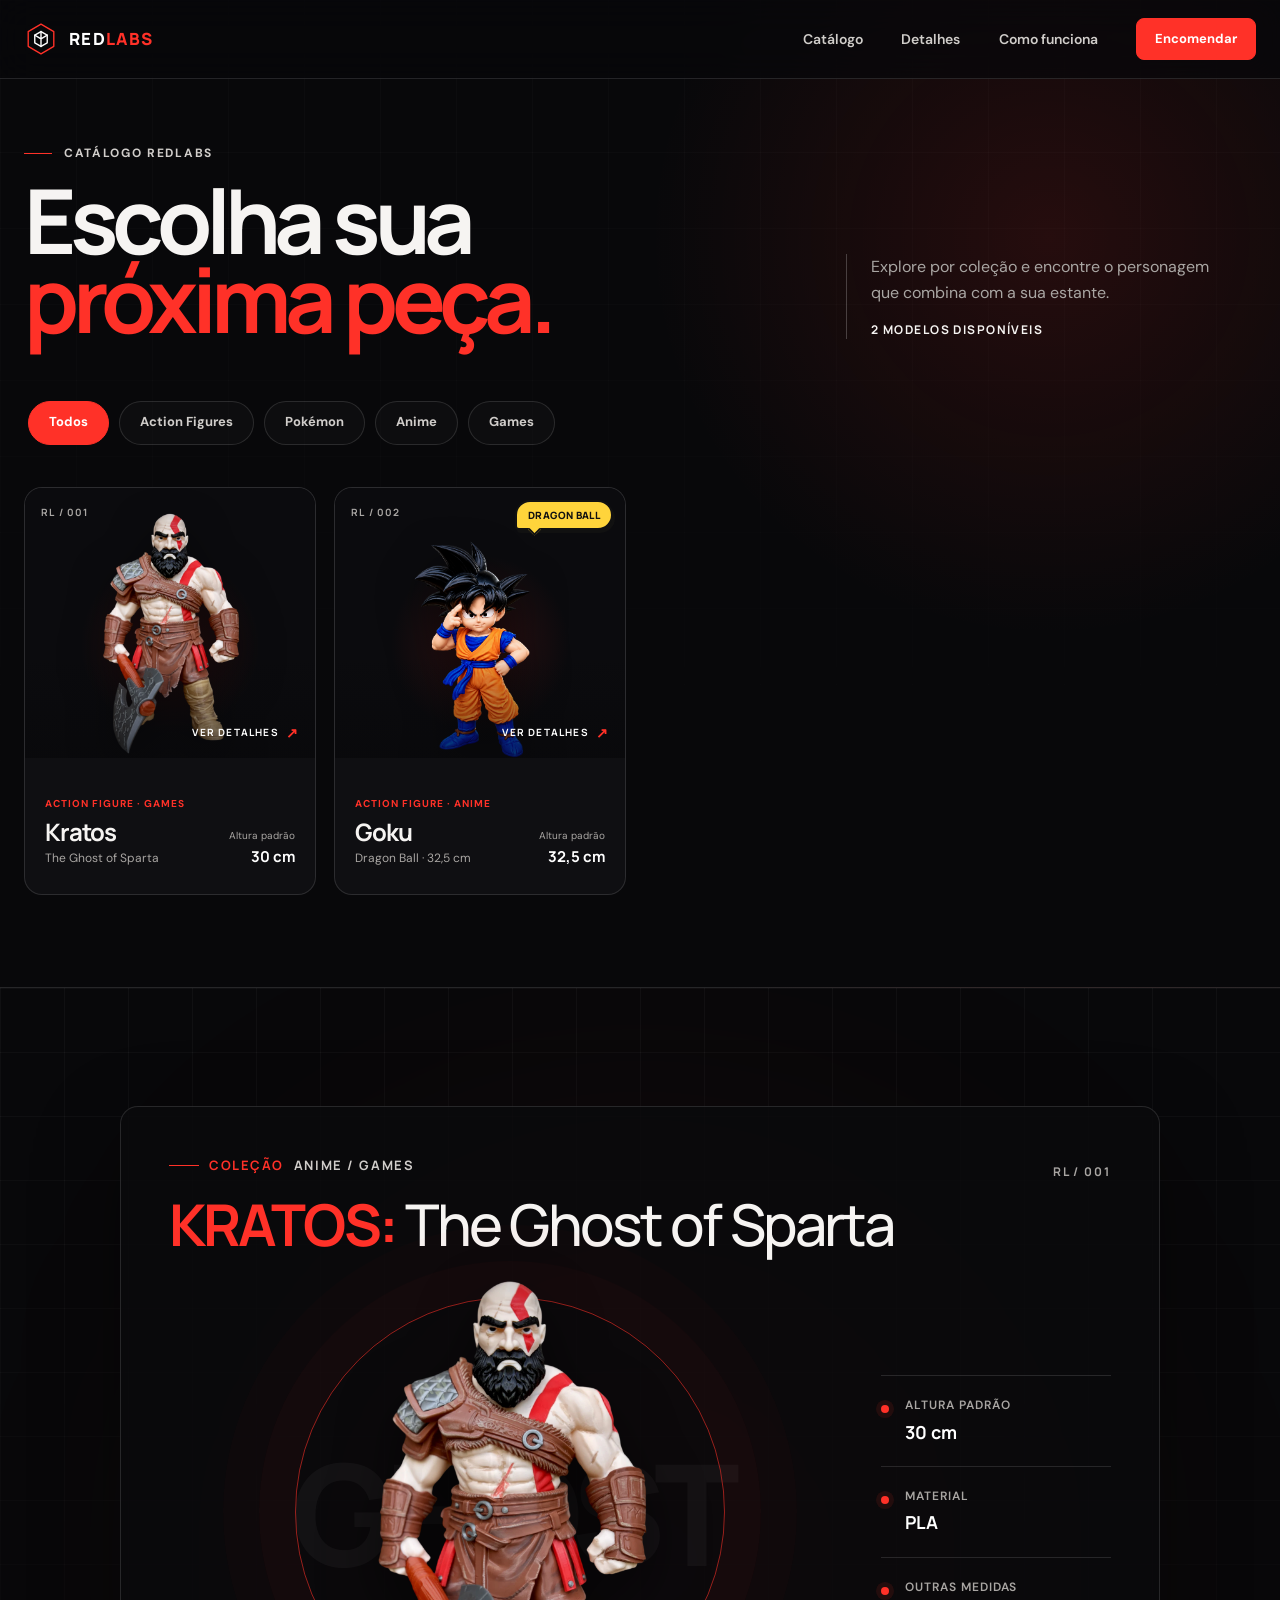
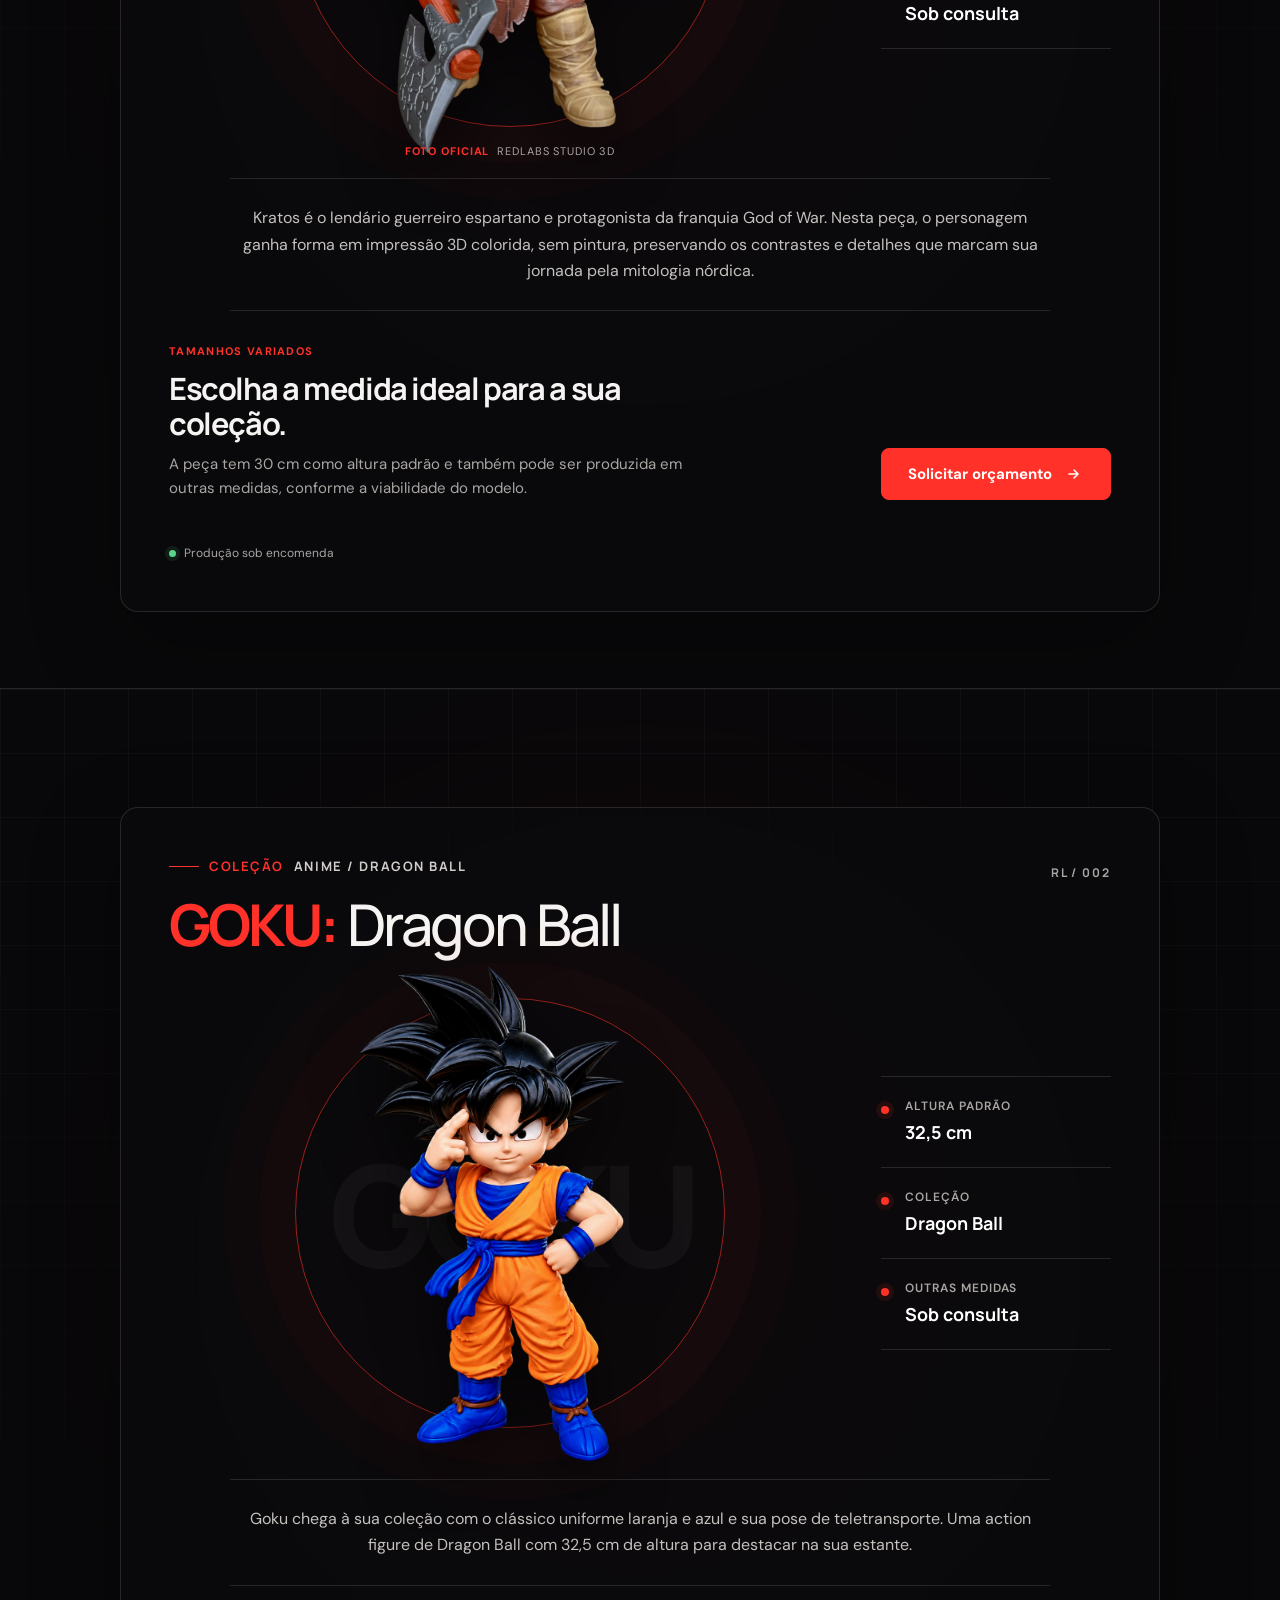
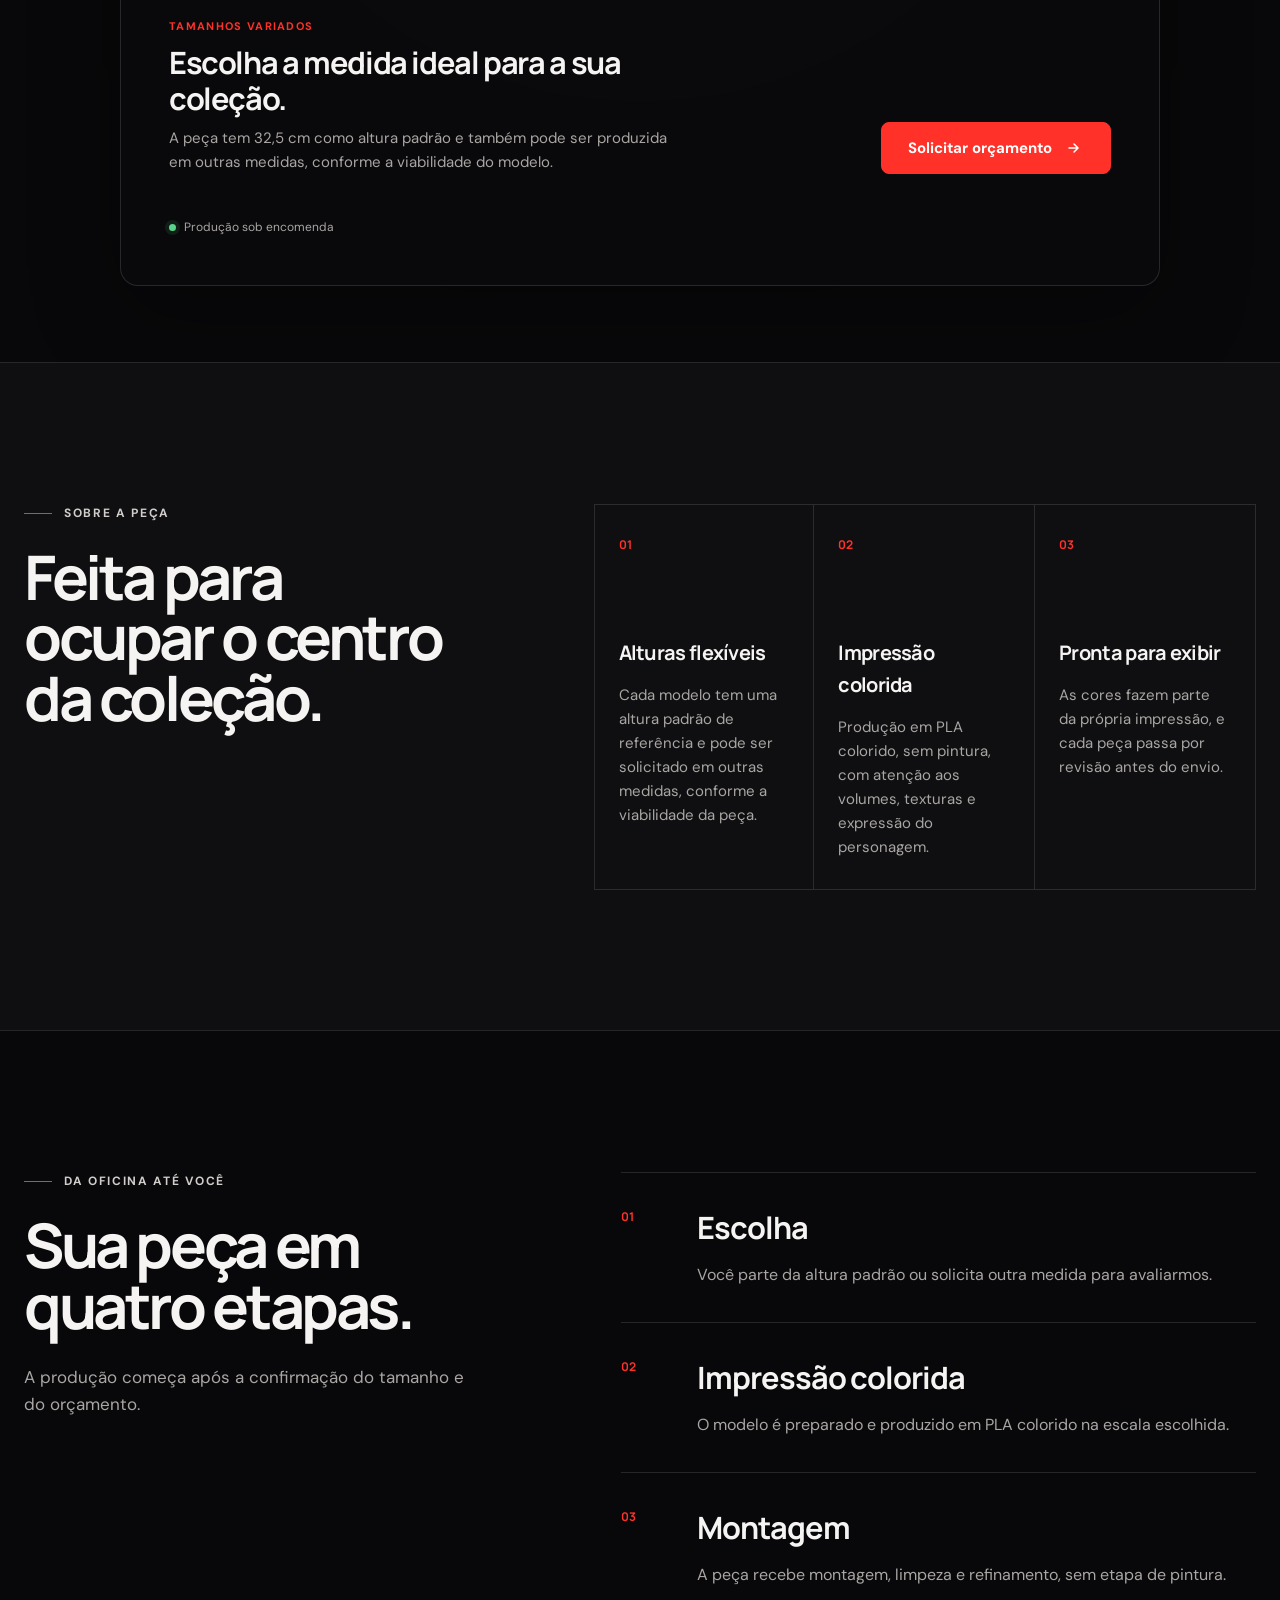
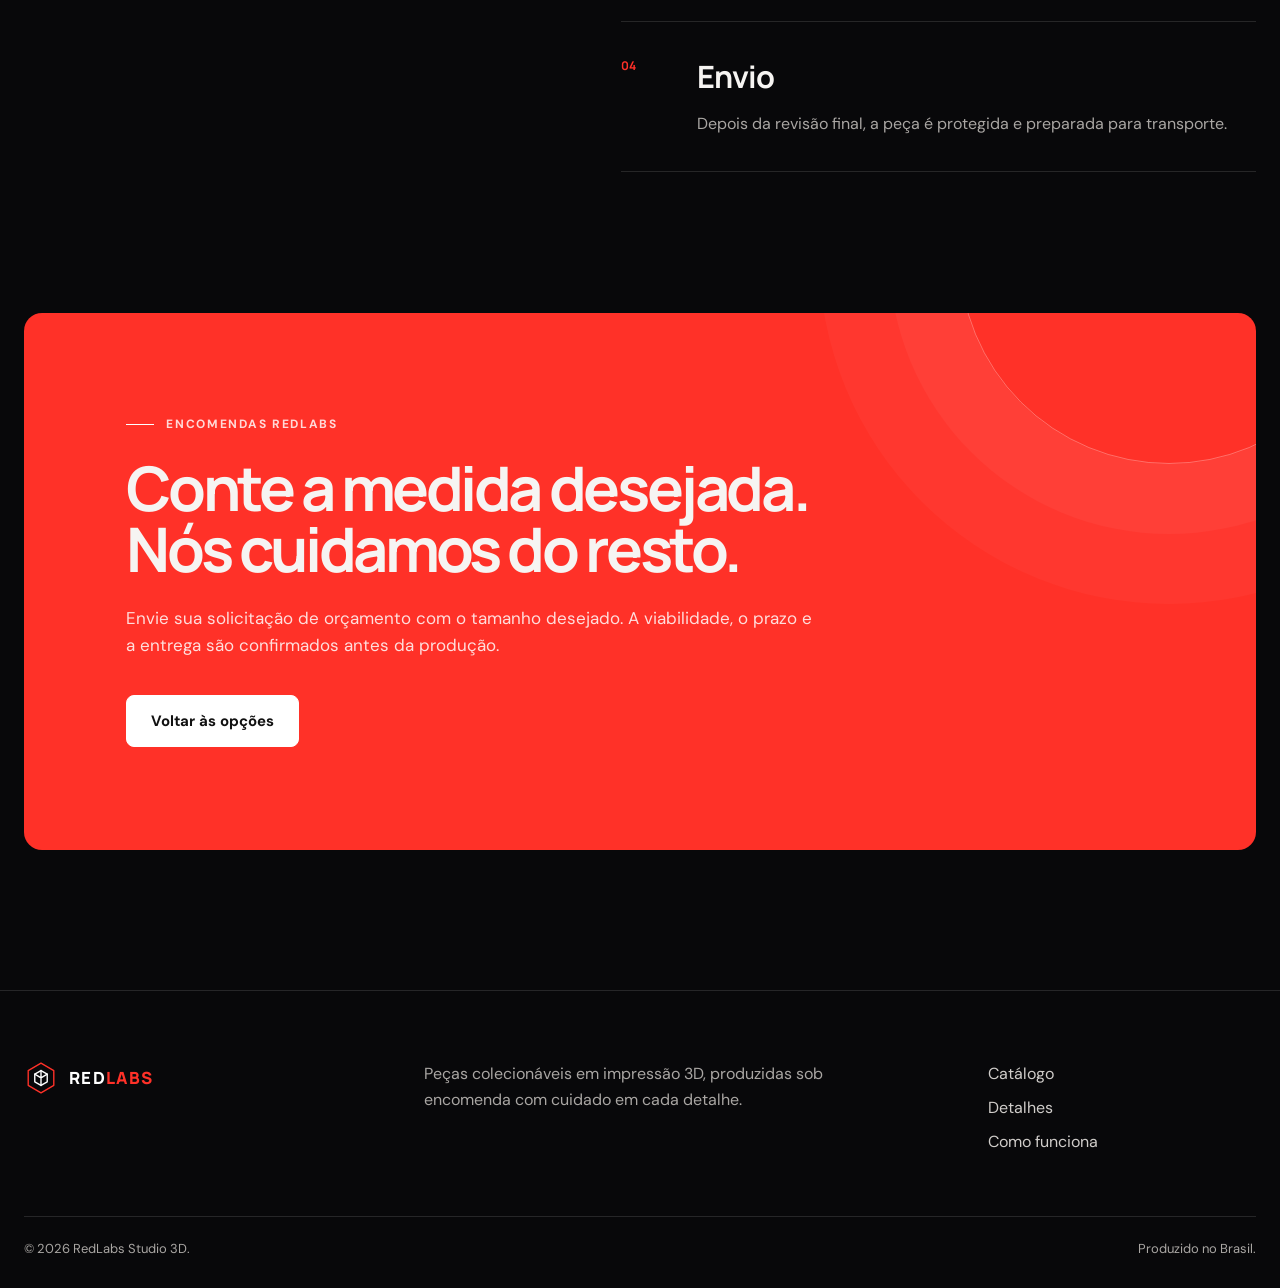
==== commit 6730da11: "Remove preços e apresenta alturas padrão" ====
--- a/index.html
+++ b/index.html
@@ -97,15 +97,15 @@
                     <h2>Kratos</h2>
                     <span>The Ghost of Sparta</span>
                   </div>
-                  <div class="catalog-product-price">
-                    <span>A partir de</span>
-                    <strong>R$ 99,00</strong>
+                  <div class="catalog-product-measure">
+                    <span>Altura padrão</span>
+                    <strong>30 cm</strong>
                   </div>
                 </div>
               </a>
             </article>
             <article class="catalog-product-card" data-product-card data-categories="action-figures anime">
-              <a href="#goku" aria-label="Ver detalhes de Goku, Dragon Ball, 32,5 cm por R$ 180,00">
+              <a href="#goku" aria-label="Ver detalhes de Goku, Dragon Ball, com altura padrão de 32,5 cm">
                 <div class="catalog-product-image catalog-product-image-goku">
                   <span class="catalog-product-number">RL / 002</span>
                   <span class="dragon-ball-bubble">DRAGON BALL</span>
@@ -118,9 +118,9 @@
                     <h2>Goku</h2>
                     <span>Dragon Ball · 32,5 cm</span>
                   </div>
-                  <div class="catalog-product-price">
-                    <span>Valor</span>
-                    <strong>R$ 180,00</strong>
+                  <div class="catalog-product-measure">
+                    <span>Altura padrão</span>
+                    <strong>32,5 cm</strong>
                   </div>
                 </div>
               </a>
@@ -170,7 +170,7 @@
 
             <dl class="product-facts">
               <div>
-                <dt>Altura máxima</dt>
+                <dt>Altura padrão</dt>
                 <dd>30 cm</dd>
               </div>
               <div>
@@ -178,8 +178,8 @@
                 <dd>PLA</dd>
               </div>
               <div>
-                <dt>Produção</dt>
-                <dd>Impressão colorida</dd>
+                <dt>Outras medidas</dt>
+                <dd>Sob consulta</dd>
               </div>
             </dl>
           </div>
@@ -188,42 +188,23 @@
             Kratos é o lendário guerreiro espartano e protagonista da franquia God of War. Nesta peça, o personagem ganha forma em impressão 3D colorida, sem pintura, preservando os contrastes e detalhes que marcam sua jornada pela mitologia nórdica.
           </p>
 
-          <form class="product-order" data-product-form>
-            <fieldset>
-              <legend>Opções disponíveis</legend>
-              <div class="size-options">
-                <label>
-                  <input type="radio" name="size" value="15" data-price="99" />
-                  <span class="size-card"><strong>15 cm</strong><small>R$ 99,00</small></span>
-                </label>
-                <label>
-                  <input type="radio" name="size" value="20" data-price="149" />
-                  <span class="size-card"><strong>20 cm</strong><small>R$ 149,00</small></span>
-                </label>
-                <label>
-                  <input type="radio" name="size" value="30" data-price="200" checked />
-                  <span class="size-card"><strong>30 cm</strong><small>R$ 200,00</small></span>
-                </label>
-              </div>
-            </fieldset>
-
+          <div class="product-order product-inquiry">
+            <div class="inquiry-copy">
+              <span>Tamanhos variados</span>
+              <h2>Escolha a medida ideal para a sua coleção.</h2>
+              <p>A peça tem 30 cm como altura padrão e também pode ser produzida em outras medidas, conforme a viabilidade do modelo.</p>
+            </div>
             <div class="order-summary">
-              <div class="current-price" aria-live="polite">
-                <span>Valor selecionado</span>
-                <strong data-current-price>R$ 200,00</strong>
-                <small data-current-size>Peça de 30 cm</small>
-              </div>
               <a
                 class="button order-button"
-                data-order-link
-                href="mailto:contato@redlabs3d.com?subject=Encomenda%20Kratos%20-%2030%20cm&amp;body=Olá%2C%20gostaria%20de%20encomendar%20o%20Kratos%20de%2030%20cm%20por%20R%24%20200%2C00."
+                href="mailto:contato@redlabs3d.com?subject=Orçamento%20-%20Kratos&amp;body=Olá%2C%20gostaria%20de%20solicitar%20um%20orçamento%20para%20o%20Kratos.%20Tenho%20interesse%20na%20altura%20padrão%20de%2030%20cm%20ou%20em%20outro%20tamanho."
               >
-                Solicitar esta peça
+                Solicitar orçamento
                 <svg viewBox="0 0 20 20" aria-hidden="true"><path d="m5 10 9 0m-4-4 4 4-4 4" /></svg>
               </a>
             </div>
             <p class="order-note"><span></span> Produção sob encomenda</p>
-          </form>
+          </div>
         </article>
       </section>
 
@@ -245,29 +226,25 @@
               <img src="assets/images/goku-product.png" alt="Action figure do Goku com dois dedos na testa, cabelo preto e uniforme laranja e azul" width="1254" height="1254" loading="lazy" />
             </figure>
             <dl class="product-facts">
-              <div><dt>Altura</dt><dd>32,5 cm</dd></div>
+              <div><dt>Altura padrão</dt><dd>32,5 cm</dd></div>
               <div><dt>Coleção</dt><dd>Dragon Ball</dd></div>
-              <div><dt>Modelo</dt><dd>Action Figure</dd></div>
+              <div><dt>Outras medidas</dt><dd>Sob consulta</dd></div>
             </dl>
           </div>
           <p class="product-description">Goku chega à sua coleção com o clássico uniforme laranja e azul e sua pose de teletransporte. Uma action figure de Dragon Ball com 32,5 cm de altura para destacar na sua estante.</p>
-          <div class="product-order">
-            <div class="current-price">
-              <span>Altura da peça</span>
-              <strong>32,5 cm</strong>
-              <small>Action Figure Goku</small>
+          <div class="product-order product-inquiry">
+            <div class="inquiry-copy">
+              <span>Tamanhos variados</span>
+              <h2>Escolha a medida ideal para a sua coleção.</h2>
+              <p>A peça tem 32,5 cm como altura padrão e também pode ser produzida em outras medidas, conforme a viabilidade do modelo.</p>
             </div>
             <div class="order-summary">
-              <div class="current-price">
-                <span>Valor</span>
-                <strong>R$ 180,00</strong>
-                <small>Peça de 32,5 cm</small>
-              </div>
-              <a class="button order-button" href="mailto:contato@redlabs3d.com?subject=Encomenda%20Goku%20-%2032%2C5%20cm&amp;body=Ol%C3%A1%2C%20gostaria%20de%20encomendar%20o%20Goku%20de%2032%2C5%20cm%20por%20R%24%20180%2C00.">
-                Solicitar esta peça
+              <a class="button order-button" href="mailto:contato@redlabs3d.com?subject=Orçamento%20-%20Goku&amp;body=Olá%2C%20gostaria%20de%20solicitar%20um%20orçamento%20para%20o%20Goku.%20Tenho%20interesse%20na%20altura%20padrão%20de%2032%2C5%20cm%20ou%20em%20outro%20tamanho.">
+                Solicitar orçamento
                 <svg viewBox="0 0 20 20" aria-hidden="true"><path d="m5 10 9 0m-4-4 4 4-4 4" /></svg>
               </a>
             </div>
+            <p class="order-note"><span></span> Produção sob encomenda</p>
           </div>
         </article>
       </section>
@@ -282,8 +259,8 @@
           <div class="detail-cards">
             <article class="detail-card reveal">
               <span>01</span>
-              <h3>Alturas disponíveis</h3>
-              <p>Kratos está disponível em 15, 20 ou 30 cm; Goku tem 32,5 cm. Confira as opções de cada modelo no catálogo.</p>
+              <h3>Alturas flexíveis</h3>
+              <p>Cada modelo tem uma altura padrão de referência e pode ser solicitado em outras medidas, conforme a viabilidade da peça.</p>
             </article>
             <article class="detail-card reveal">
               <span>02</span>
@@ -310,7 +287,7 @@
           <ol class="process-list">
             <li class="reveal">
               <span>01</span>
-              <div><h3>Escolha</h3><p>Você seleciona a altura da peça e confirma os detalhes da encomenda.</p></div>
+              <div><h3>Escolha</h3><p>Você parte da altura padrão ou solicita outra medida para avaliarmos.</p></div>
             </li>
             <li class="reveal">
               <span>02</span>
@@ -331,8 +308,8 @@
       <section id="comprar" class="section contact" aria-labelledby="contact-title">
         <div class="container contact-card reveal">
           <p class="eyebrow"><span></span> Encomendas RedLabs</p>
-          <h2 id="contact-title">Escolha sua escala.<br />Nós cuidamos do resto.</h2>
-          <p>Selecione o tamanho no catálogo e envie sua solicitação. A confirmação de prazo e entrega é feita antes da produção.</p>
+          <h2 id="contact-title">Conte a medida desejada.<br />Nós cuidamos do resto.</h2>
+          <p>Envie sua solicitação de orçamento com o tamanho desejado. A viabilidade, o prazo e a entrega são confirmados antes da produção.</p>
           <a class="button button-light" href="#catalogo">Voltar às opções</a>
         </div>
       </section>
@@ -363,3 +340,4 @@
   </body>
 </html>
 
+
--- a/assets/css/styles.css
+++ b/assets/css/styles.css
@@ -512,18 +512,18 @@
   font-size: 0.75rem;
 }
 
-.catalog-product-price {
+.catalog-product-measure {
   flex: none;
   text-align: right;
 }
 
-.catalog-product-price span {
+.catalog-product-measure span {
   display: block;
   color: var(--muted);
   font-size: 0.625rem;
 }
 
-.catalog-product-price strong {
+.catalog-product-measure strong {
   color: #fff;
   font-family: var(--display);
   font-size: 0.9375rem;
@@ -806,110 +806,37 @@
   margin-top: 26px;
 }
 
-.product-order fieldset {
-  margin: 0;
-  padding: 0;
-  border: 0;
-}
-
-.product-order legend {
-  margin-bottom: 12px;
-  color: var(--muted-strong);
-  font-size: 0.8125rem;
-  font-weight: 700;
-}
-
-.size-options {
-  display: grid;
-  grid-template-columns: repeat(3, 1fr);
-  gap: 10px;
-}
-
-.size-options label {
-  min-width: 0;
-  cursor: pointer;
-}
-
-.size-options input {
-  position: absolute;
-  width: 1px;
-  height: 1px;
-  overflow: hidden;
-  clip: rect(0 0 0 0);
-  clip-path: inset(50%);
-  white-space: nowrap;
-}
-
-.size-card {
-  display: grid;
-  min-height: 70px;
-  place-content: center;
-  padding: 10px;
-  border: 1px solid var(--line);
-  border-radius: var(--radius-small);
-  background: rgba(255, 255, 255, 0.025);
-  text-align: center;
-  transition: border-color var(--transition), background var(--transition), transform var(--transition);
-}
-
-.size-card strong {
-  font-family: var(--display);
+.order-summary {
+  display: flex;
+  justify-content: flex-end;
+}
+
+.inquiry-copy > span {
+  color: var(--accent);
+  font-size: 0.6875rem;
+  font-weight: 700;
+  letter-spacing: 0.12em;
+  text-transform: uppercase;
+}
+
+.inquiry-copy h2 {
+  max-width: 540px;
+  margin: 8px 0 0;
+  font-family: var(--display);
+  font-size: clamp(1.35rem, 2.4vw, 2rem);
+  letter-spacing: -0.045em;
+  line-height: 1.15;
+}
+
+.inquiry-copy p {
+  max-width: 620px;
+  margin: 10px 0 0;
+  color: var(--muted);
   font-size: 0.9375rem;
 }
 
-.size-card small {
-  color: var(--muted);
-  font-size: 0.75rem;
-}
-
-.size-options label:hover .size-card {
-  border-color: var(--line-strong);
-  transform: translateY(-2px);
-}
-
-.size-options input:checked + .size-card {
-  border-color: var(--accent);
-  background: rgba(255, 49, 40, 0.11);
-  box-shadow: inset 0 0 0 1px rgba(255, 49, 40, 0.2);
-}
-
-.size-options input:focus-visible + .size-card {
-  outline: 2px solid var(--accent);
-  outline-offset: 3px;
-}
-
-.order-summary {
-  display: grid;
-  grid-template-columns: auto 1fr;
-  align-items: center;
-  gap: 18px;
-}
-
-.current-price {
-  display: grid;
-  min-width: 145px;
-}
-
-.current-price > span {
-  color: var(--muted);
-  font-size: 0.75rem;
-}
-
-.current-price strong {
-  color: #fff;
-  font-family: var(--display);
-  font-size: 1.7rem;
-  letter-spacing: -0.04em;
-  line-height: 1.1;
-}
-
-.current-price small {
-  color: var(--muted);
-  font-size: 0.75rem;
-}
-
 .order-button {
-  flex: 1;
+  min-width: 230px;
 }
 
 .order-note {
@@ -1445,32 +1372,12 @@
     text-align: left;
   }
 
-  .size-options {
-    gap: 7px;
-  }
-
-  .size-card {
-    min-height: 68px;
-    padding-inline: 5px;
-  }
-
   .order-summary {
-    grid-template-columns: 1fr;
-    gap: 16px;
-  }
-
-  .current-price {
-    grid-template-columns: auto auto;
-    align-items: end;
-    gap: 0 10px;
-  }
-
-  .current-price > span {
-    grid-column: 1 / -1;
-  }
-
-  .order-note {
-    grid-column: auto;
+    justify-content: stretch;
+  }
+
+  .order-button {
+    width: 100%;
   }
 
   .contact-card::after {
@@ -1537,3 +1444,4 @@
   transform: rotate(45deg);
   content: "";
 }
+
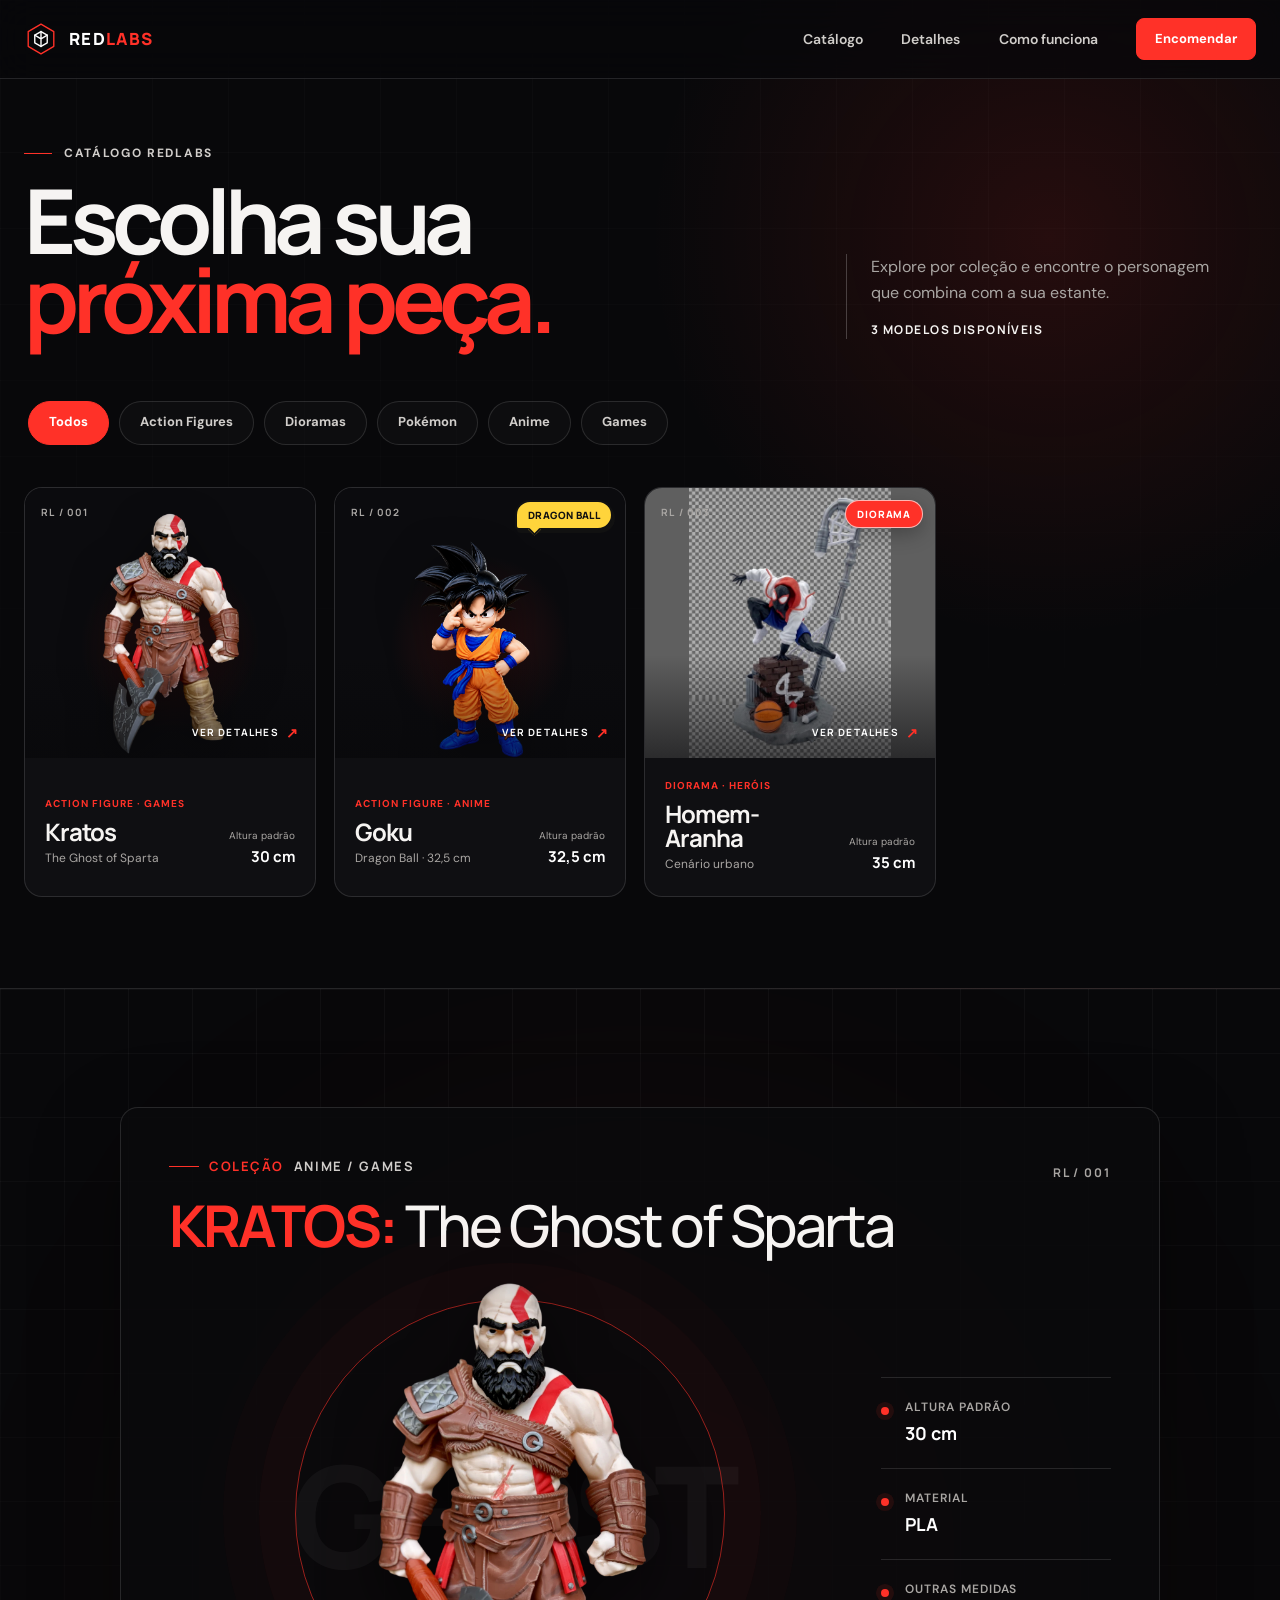
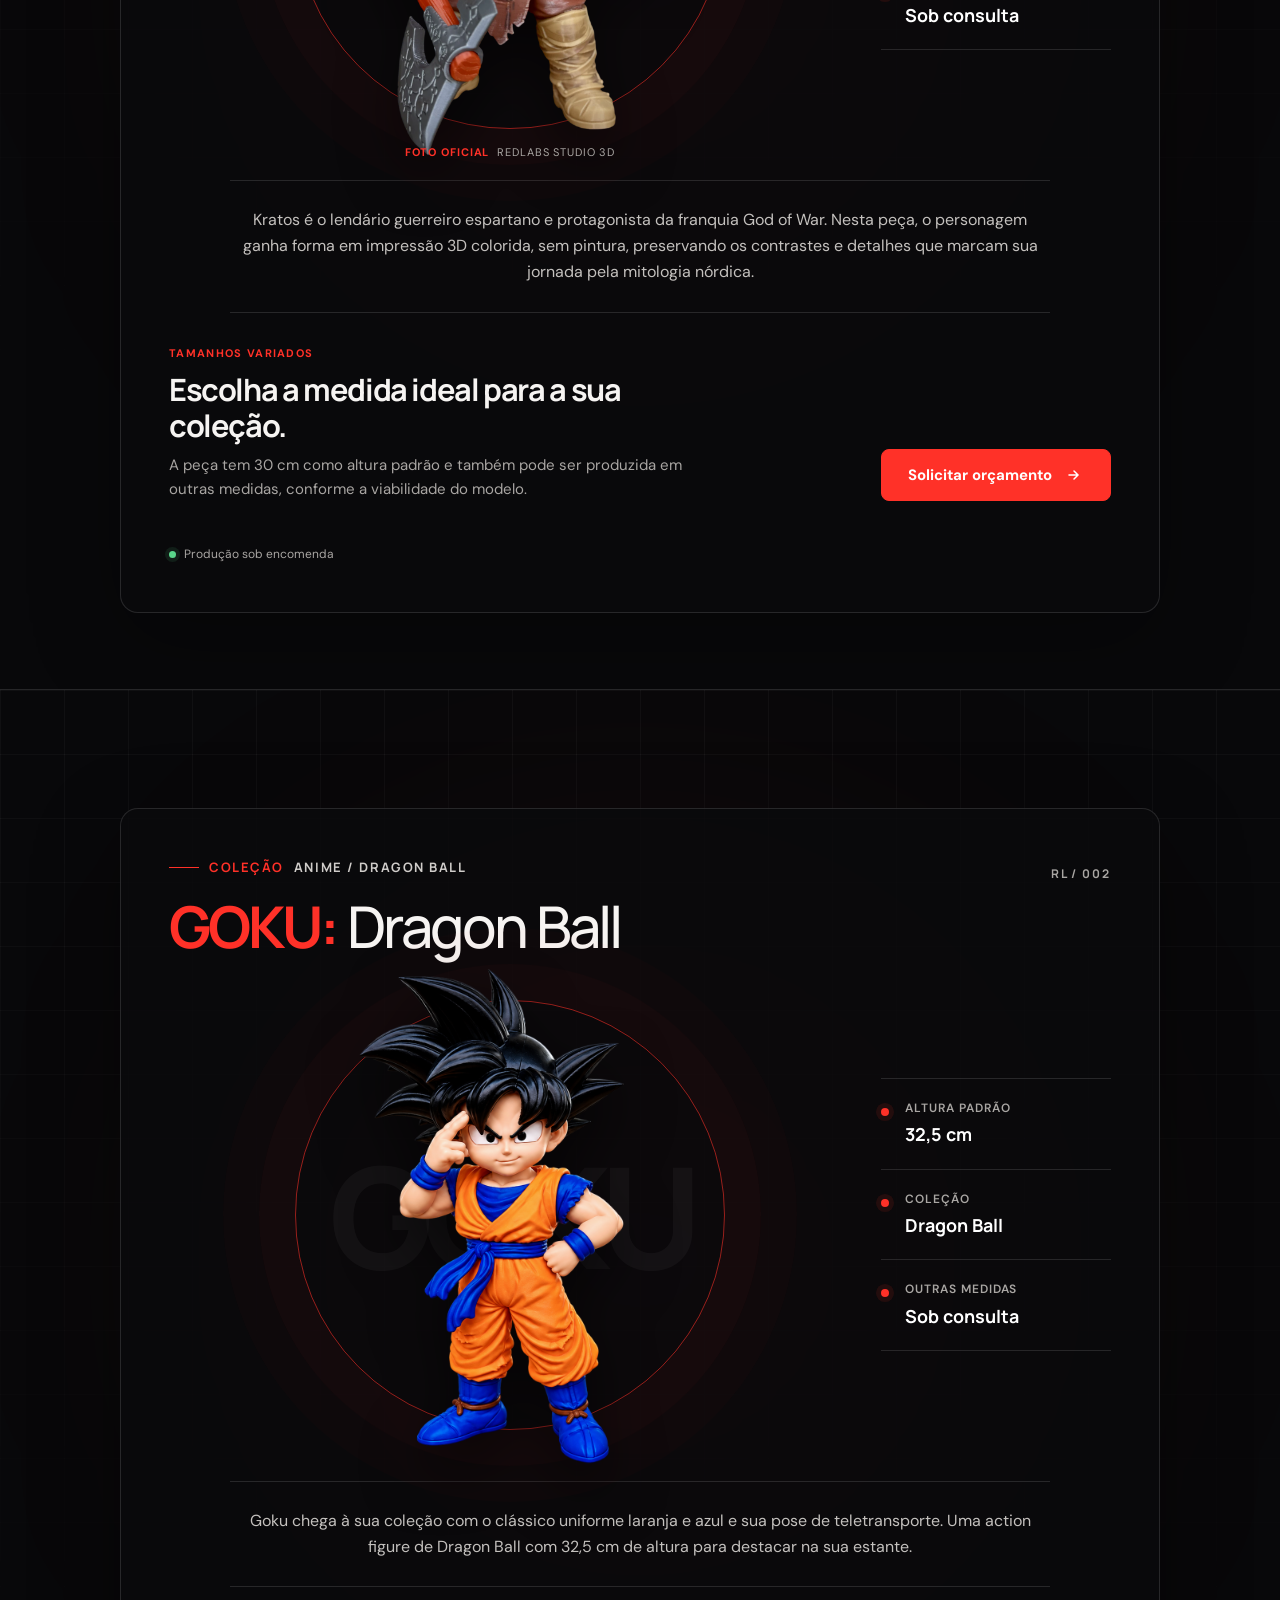
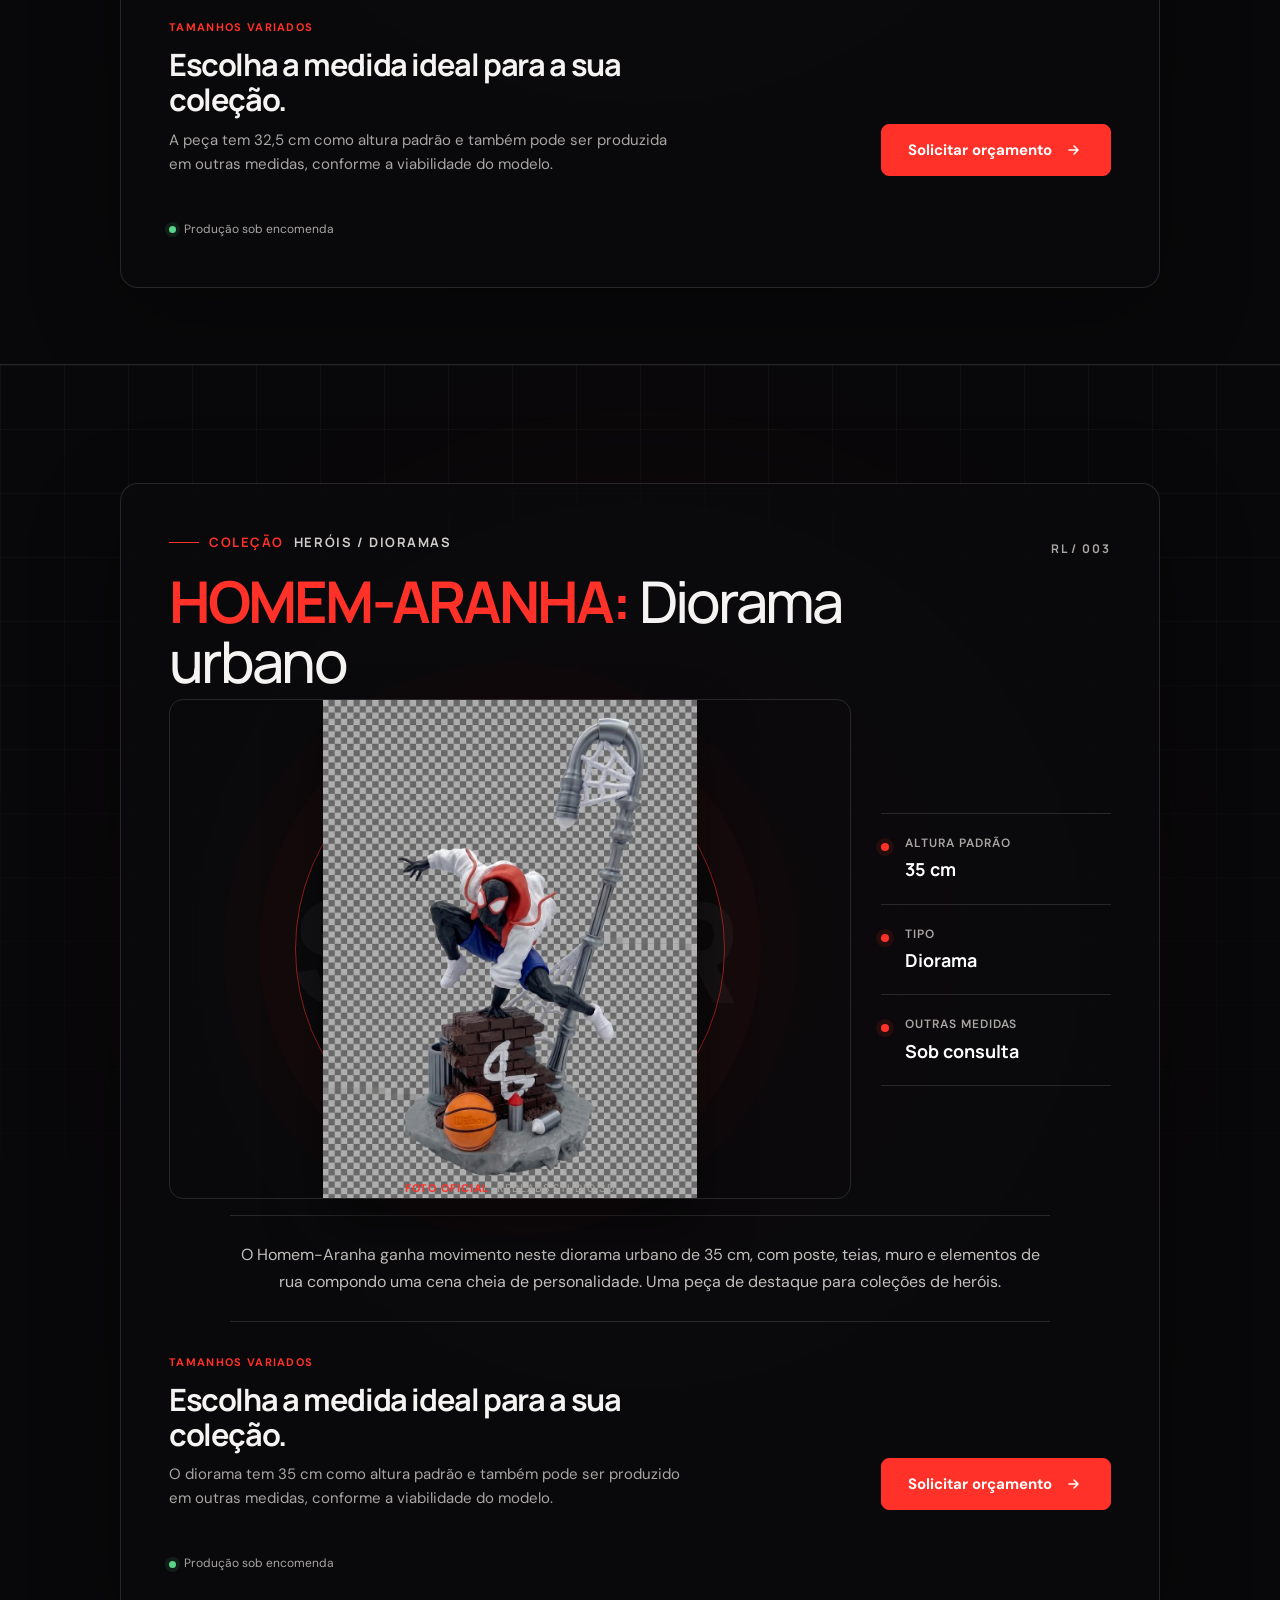
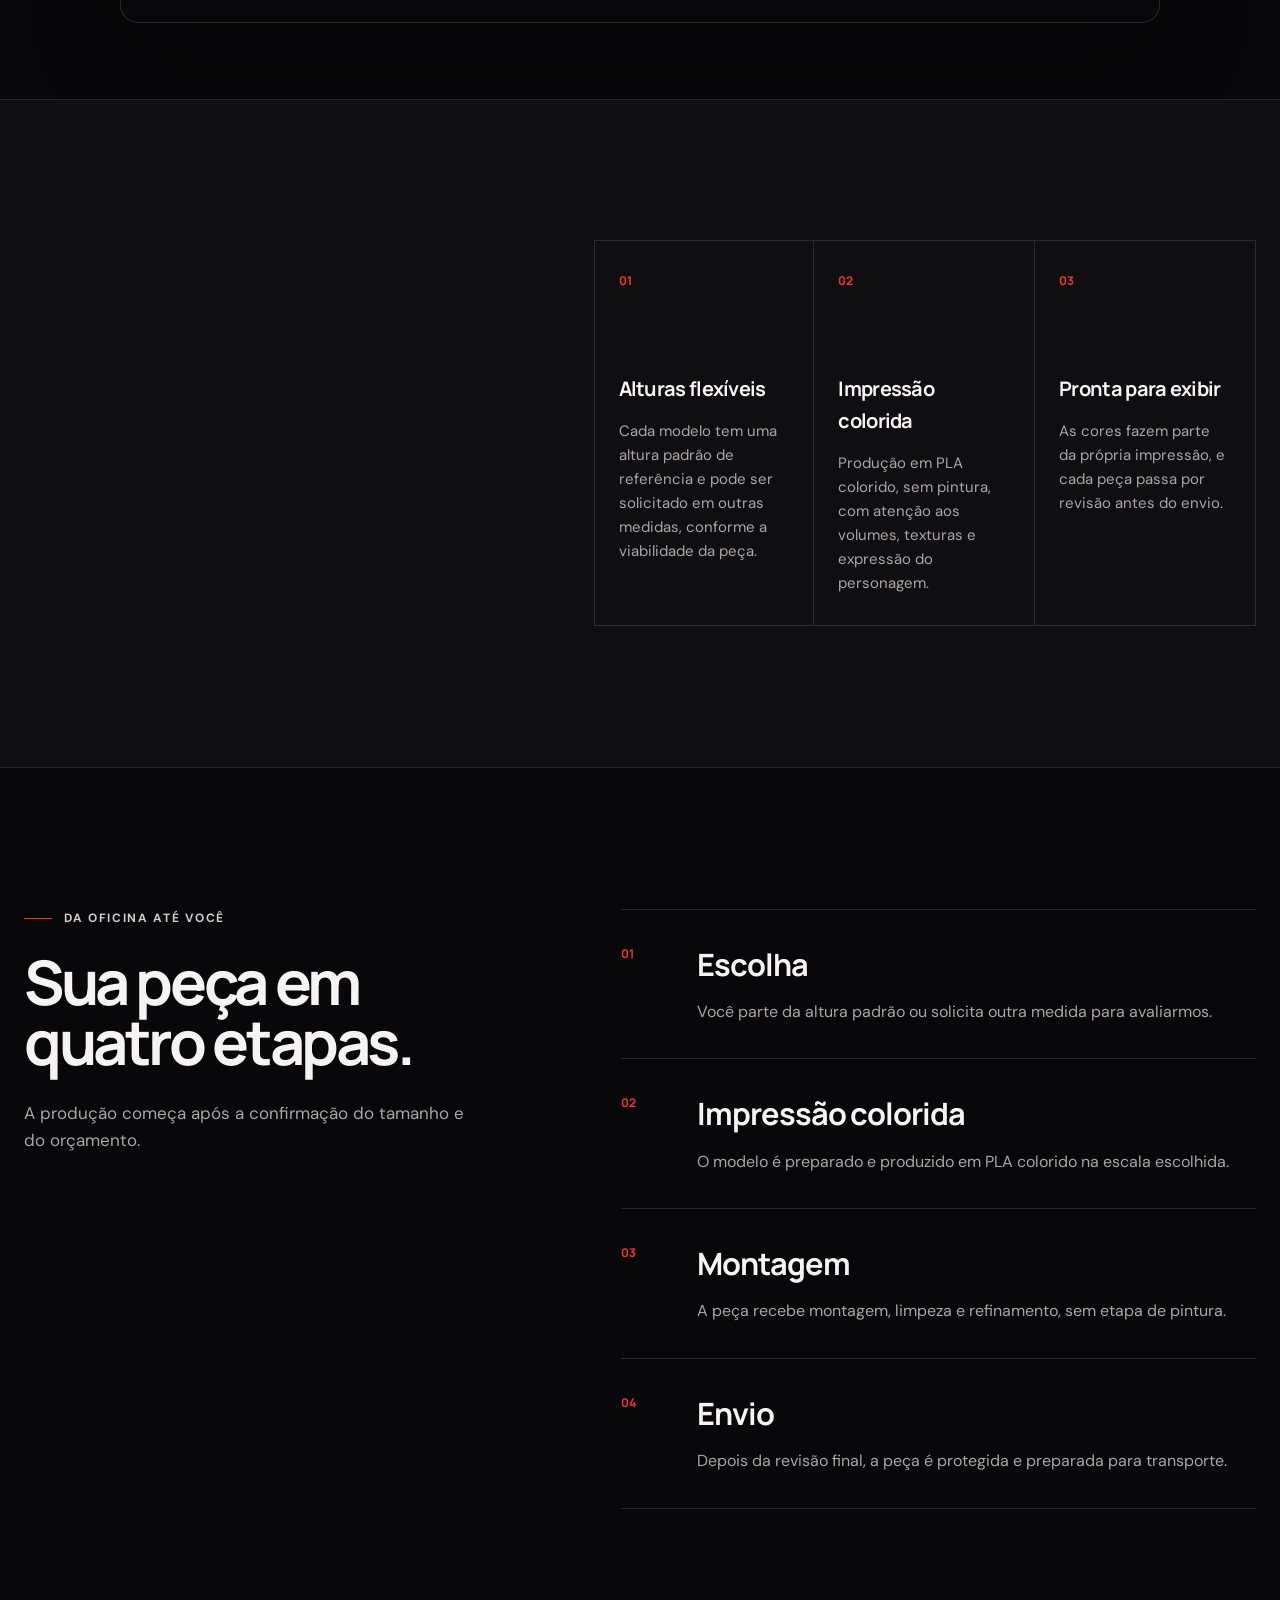
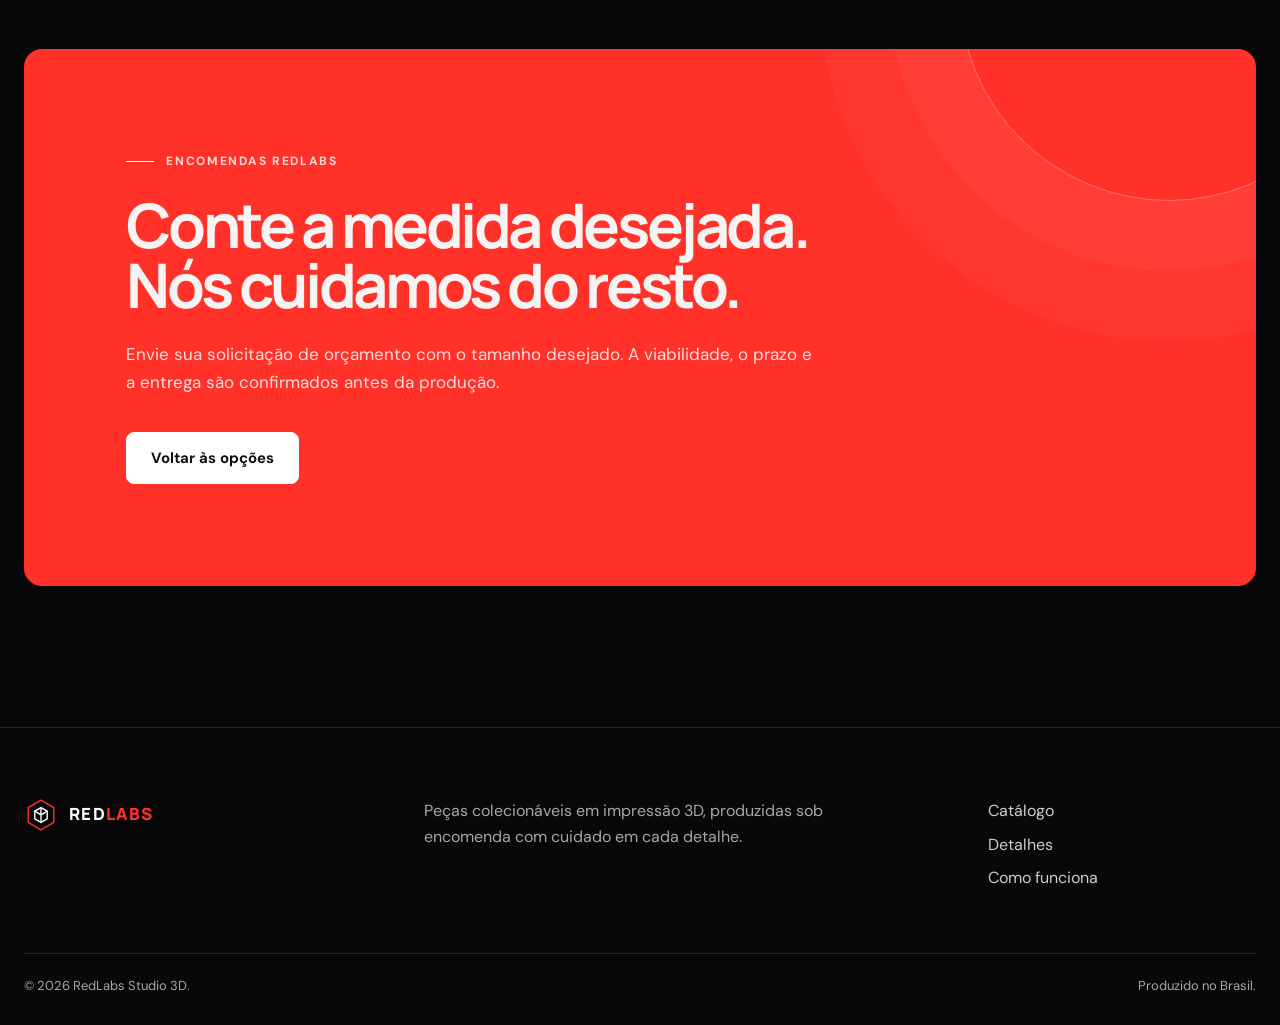
==== commit 9fcaa0a9: "Adiciona diorama do Homem-Aranha ao catálogo" ====
--- a/index.html
+++ b/index.html
@@ -65,13 +65,14 @@
             </div>
             <p class="catalog-intro">
               Explore por coleção e encontre o personagem que combina com a sua estante.
-              <strong data-visible-count>2 modelos disponíveis</strong>
+              <strong data-visible-count>3 modelos disponíveis</strong>
             </p>
           </div>
 
           <div class="category-filters" role="toolbar" aria-label="Filtrar catálogo por categoria">
             <button class="filter-chip is-active" type="button" data-filter="all" aria-pressed="true">Todos</button>
             <button class="filter-chip" type="button" data-filter="action-figures" aria-pressed="false">Action Figures</button>
+            <button class="filter-chip" type="button" data-filter="dioramas" aria-pressed="false">Dioramas</button>
             <button class="filter-chip" type="button" data-filter="pokemon" aria-pressed="false">Pokémon</button>
             <button class="filter-chip" type="button" data-filter="anime" aria-pressed="false">Anime</button>
             <button class="filter-chip" type="button" data-filter="games" aria-pressed="false">Games</button>
@@ -121,6 +122,33 @@
                   <div class="catalog-product-measure">
                     <span>Altura padrão</span>
                     <strong>32,5 cm</strong>
+                  </div>
+                </div>
+              </a>
+            </article>
+            <article class="catalog-product-card" data-product-card data-categories="action-figures dioramas">
+              <a href="#homem-aranha" aria-label="Ver detalhes do diorama Homem-Aranha, com altura padrão de 35 cm">
+                <div class="catalog-product-image catalog-product-image-spider">
+                  <span class="catalog-product-number">RL / 003</span>
+                  <span class="diorama-bubble">DIORAMA</span>
+                  <img
+                    src="assets/images/spider-man-diorama.jpg"
+                    alt="Diorama do Homem-Aranha em cenário urbano com poste, teias e muro"
+                    width="900"
+                    height="1200"
+                    loading="lazy"
+                  />
+                  <span class="catalog-view">Ver detalhes <span aria-hidden="true">↗</span></span>
+                </div>
+                <div class="catalog-product-info">
+                  <div>
+                    <p>Diorama · Heróis</p>
+                    <h2>Homem-Aranha</h2>
+                    <span>Cenário urbano</span>
+                  </div>
+                  <div class="catalog-product-measure">
+                    <span>Altura padrão</span>
+                    <strong>35 cm</strong>
                   </div>
                 </div>
               </a>
@@ -240,6 +268,62 @@
             </div>
             <div class="order-summary">
               <a class="button order-button" href="mailto:contato@redlabs3d.com?subject=Orçamento%20-%20Goku&amp;body=Olá%2C%20gostaria%20de%20solicitar%20um%20orçamento%20para%20o%20Goku.%20Tenho%20interesse%20na%20altura%20padrão%20de%2032%2C5%20cm%20ou%20em%20outro%20tamanho.">
+                Solicitar orçamento
+                <svg viewBox="0 0 20 20" aria-hidden="true"><path d="m5 10 9 0m-4-4 4 4-4 4" /></svg>
+              </a>
+            </div>
+            <p class="order-note"><span></span> Produção sob encomenda</p>
+          </div>
+        </article>
+      </section>
+
+      <section
+        id="homem-aranha"
+        class="product-hero"
+        aria-labelledby="spider-title"
+        data-product-detail
+        data-categories="action-figures dioramas"
+      >
+        <div class="product-grid" aria-hidden="true"></div>
+        <div class="product-glow" aria-hidden="true"></div>
+        <article class="container catalog-card">
+          <header class="product-masthead">
+            <div>
+              <p class="collection-label"><span>Coleção</span> Heróis / Dioramas</p>
+              <h1 id="spider-title"><span>Homem-Aranha:</span> Diorama urbano</h1>
+            </div>
+            <p class="product-code">RL / 003</p>
+          </header>
+          <div class="product-showcase">
+            <figure class="product-figure product-figure-photo">
+              <span class="visual-word" aria-hidden="true">SPIDER</span>
+              <span class="red-orbit" aria-hidden="true"></span>
+              <img
+                src="assets/images/spider-man-diorama.jpg"
+                alt="Diorama do Homem-Aranha em pose dinâmica sobre cenário urbano"
+                width="900"
+                height="1200"
+                loading="lazy"
+              />
+              <figcaption><span>Foto oficial</span> RedLabs Studio 3D</figcaption>
+            </figure>
+            <dl class="product-facts">
+              <div><dt>Altura padrão</dt><dd>35 cm</dd></div>
+              <div><dt>Tipo</dt><dd>Diorama</dd></div>
+              <div><dt>Outras medidas</dt><dd>Sob consulta</dd></div>
+            </dl>
+          </div>
+          <p class="product-description">
+            O Homem-Aranha ganha movimento neste diorama urbano de 35 cm, com poste, teias, muro e elementos de rua compondo uma cena cheia de personalidade. Uma peça de destaque para coleções de heróis.
+          </p>
+          <div class="product-order product-inquiry">
+            <div class="inquiry-copy">
+              <span>Tamanhos variados</span>
+              <h2>Escolha a medida ideal para a sua coleção.</h2>
+              <p>O diorama tem 35 cm como altura padrão e também pode ser produzido em outras medidas, conforme a viabilidade do modelo.</p>
+            </div>
+            <div class="order-summary">
+              <a class="button order-button" href="mailto:contato@redlabs3d.com?subject=Orçamento%20-%20Diorama%20Homem-Aranha&amp;body=Olá%2C%20gostaria%20de%20solicitar%20um%20orçamento%20para%20o%20diorama%20Homem-Aranha.%20Tenho%20interesse%20na%20altura%20padrão%20de%2035%20cm%20ou%20em%20outro%20tamanho.">
                 Solicitar orçamento
                 <svg viewBox="0 0 20 20" aria-hidden="true"><path d="m5 10 9 0m-4-4 4 4-4 4" /></svg>
               </a>
@@ -341,3 +425,4 @@
 </html>
 
 
+
--- a/assets/css/styles.css
+++ b/assets/css/styles.css
@@ -1444,4 +1444,41 @@
   transform: rotate(45deg);
   content: "";
 }
+
+/* Diorama badge and photographic treatment for the supplied catalog image. */
+.catalog-product-image-spider {
+  background: #5f5f5f;
+}
+
+.catalog-product-image-spider img {
+  padding: 0;
+  object-position: center 64%;
+  filter: none;
+}
+
+.diorama-bubble {
+  position: absolute;
+  z-index: 3;
+  top: 12px;
+  right: 12px;
+  padding: 7px 11px;
+  border: 1px solid rgba(255, 255, 255, 0.65);
+  border-radius: 999px;
+  background: var(--accent);
+  color: #fff;
+  font-family: var(--display);
+  font-size: 0.625rem;
+  font-weight: 800;
+  line-height: 1.2;
+  letter-spacing: 0.08em;
+  box-shadow: 0 6px 20px rgba(0, 0, 0, 0.28);
+}
+
+.product-figure-photo img {
+  overflow: hidden;
+  border: 1px solid var(--line);
+  border-radius: 14px;
+  filter: drop-shadow(0 26px 28px rgba(0, 0, 0, 0.42));
+}
 
+
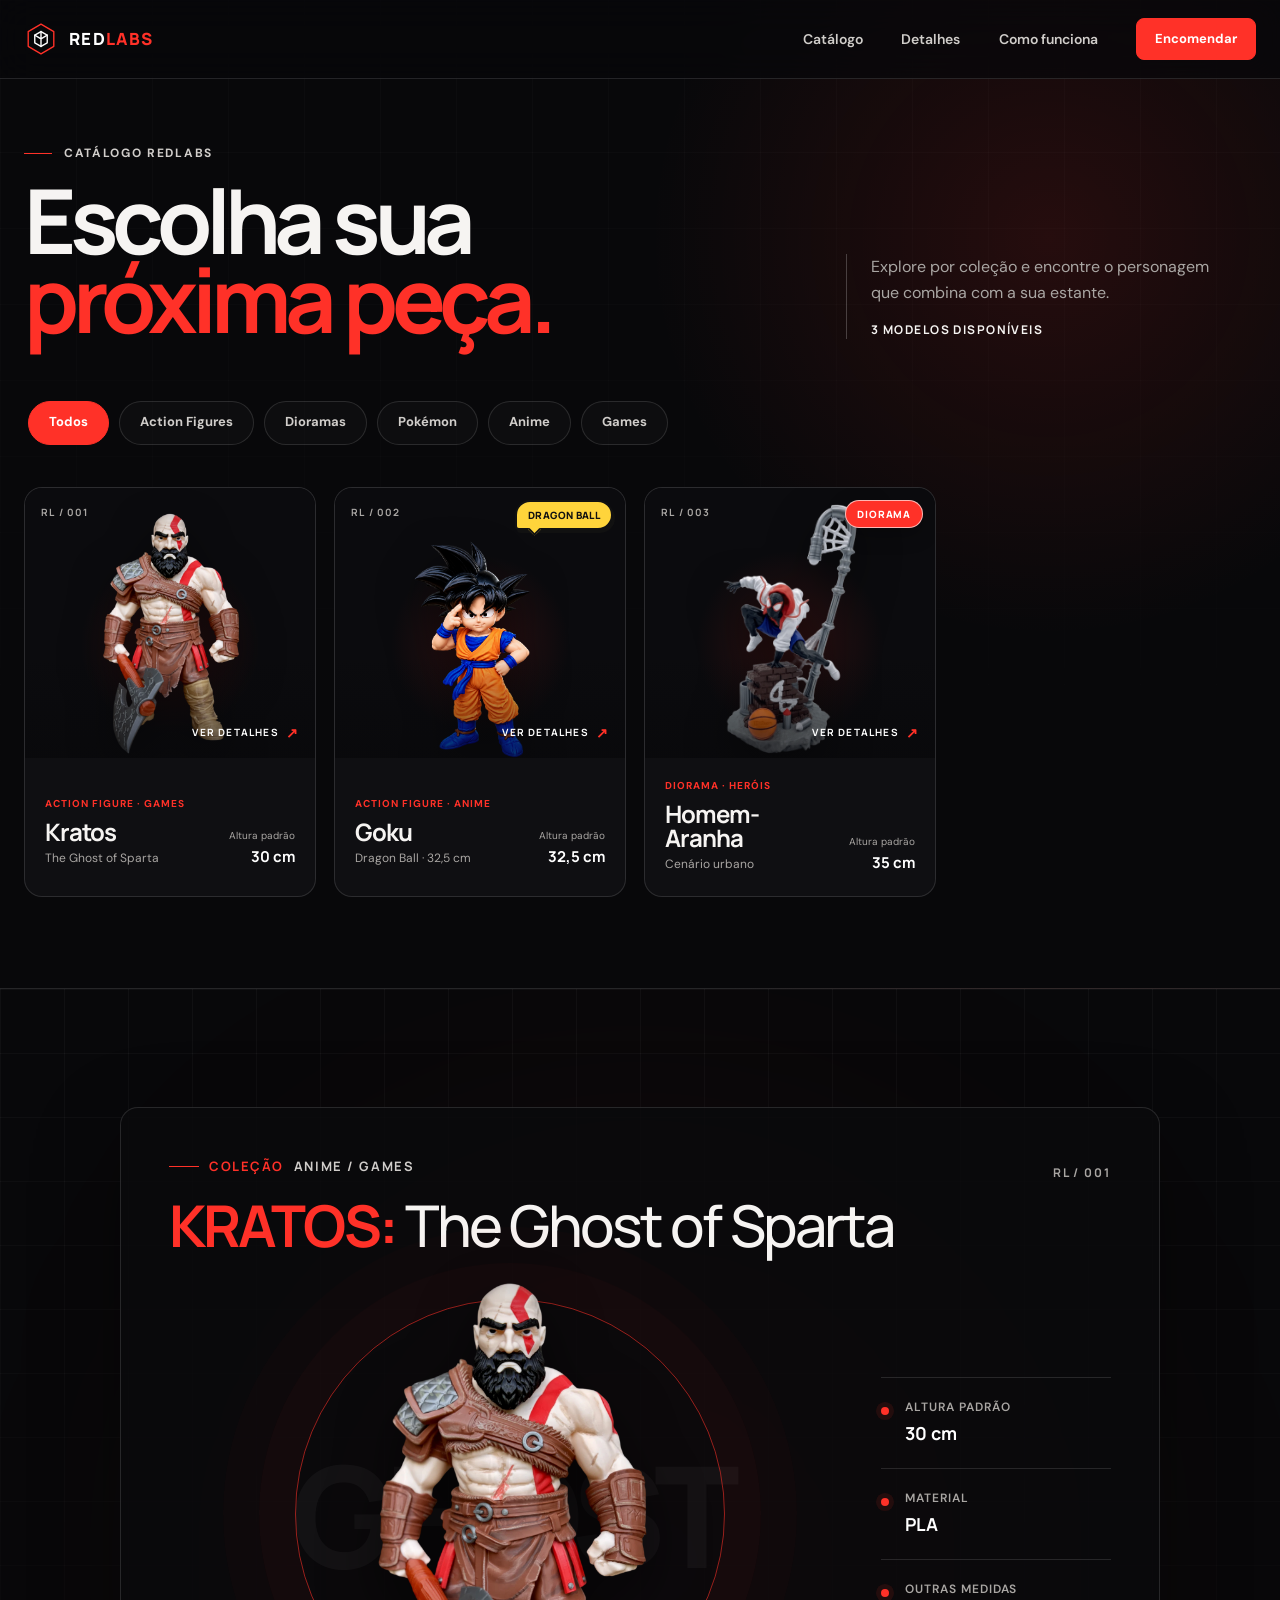
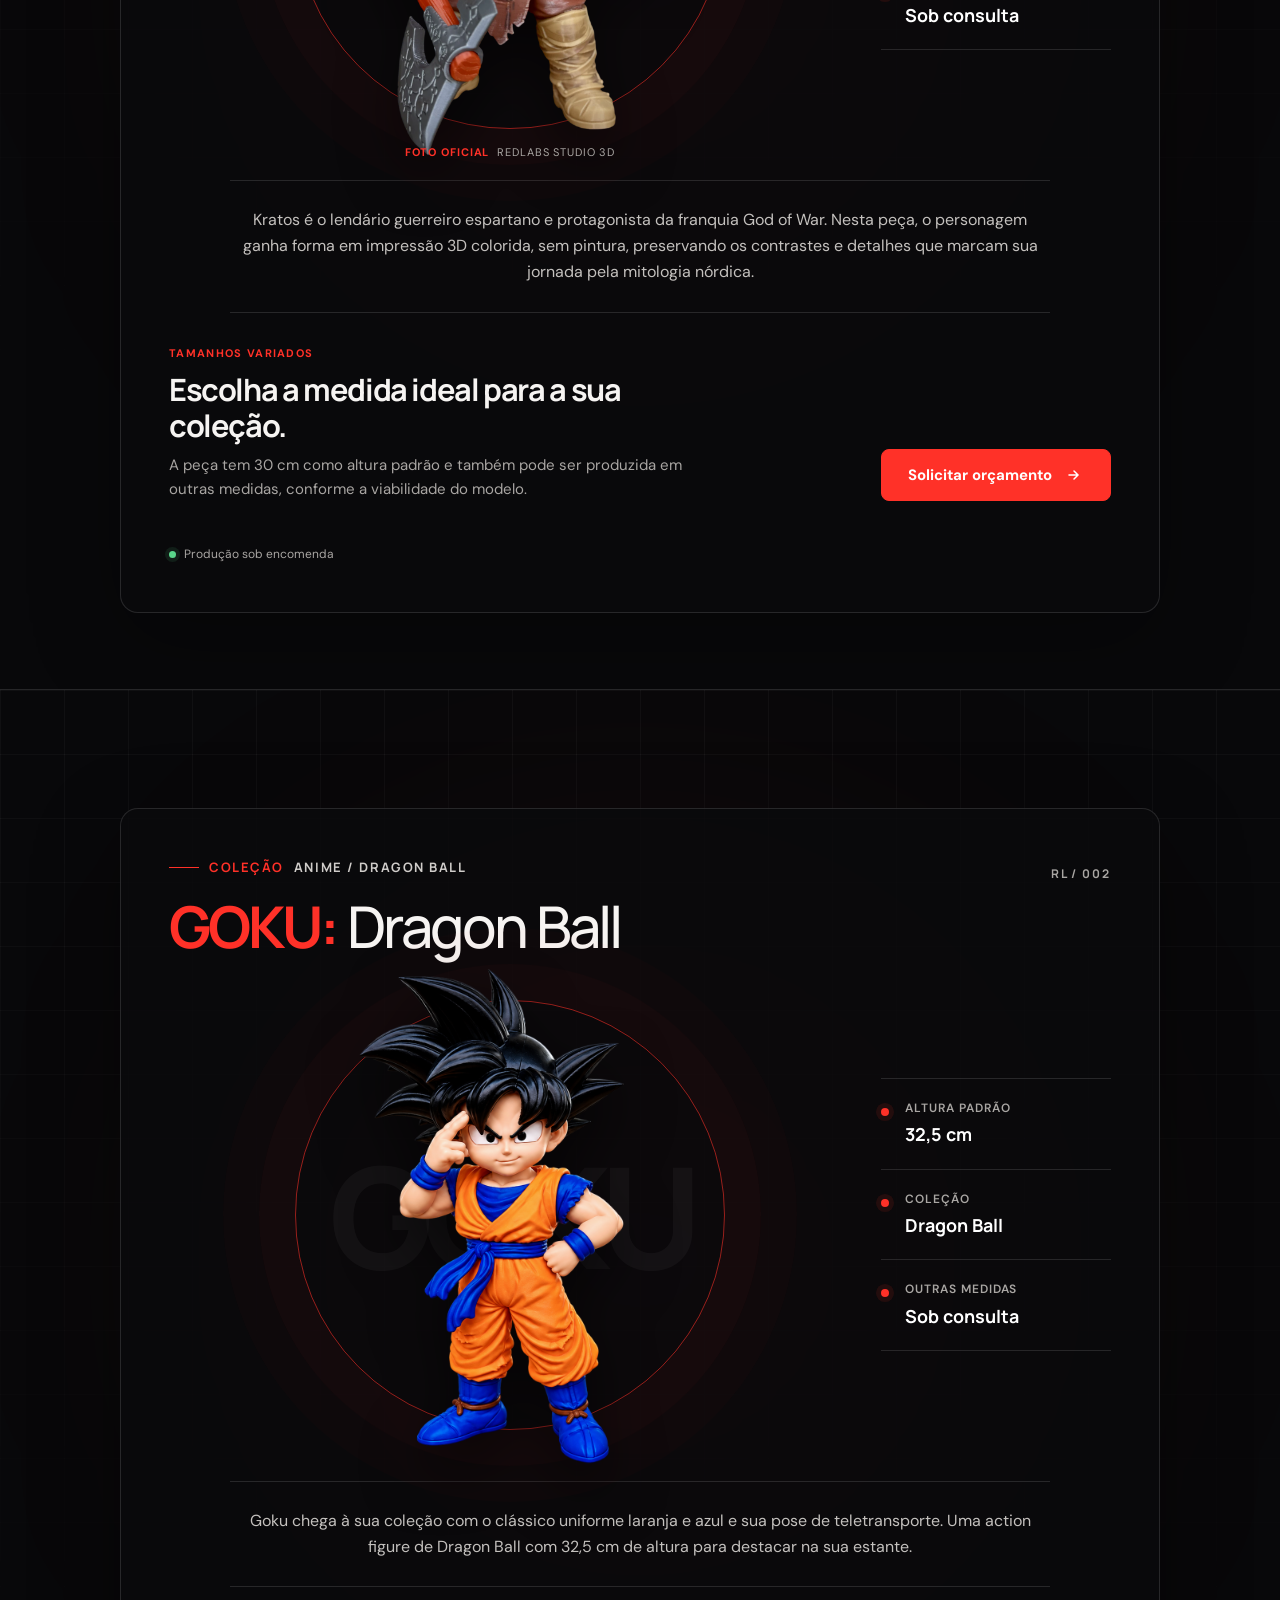
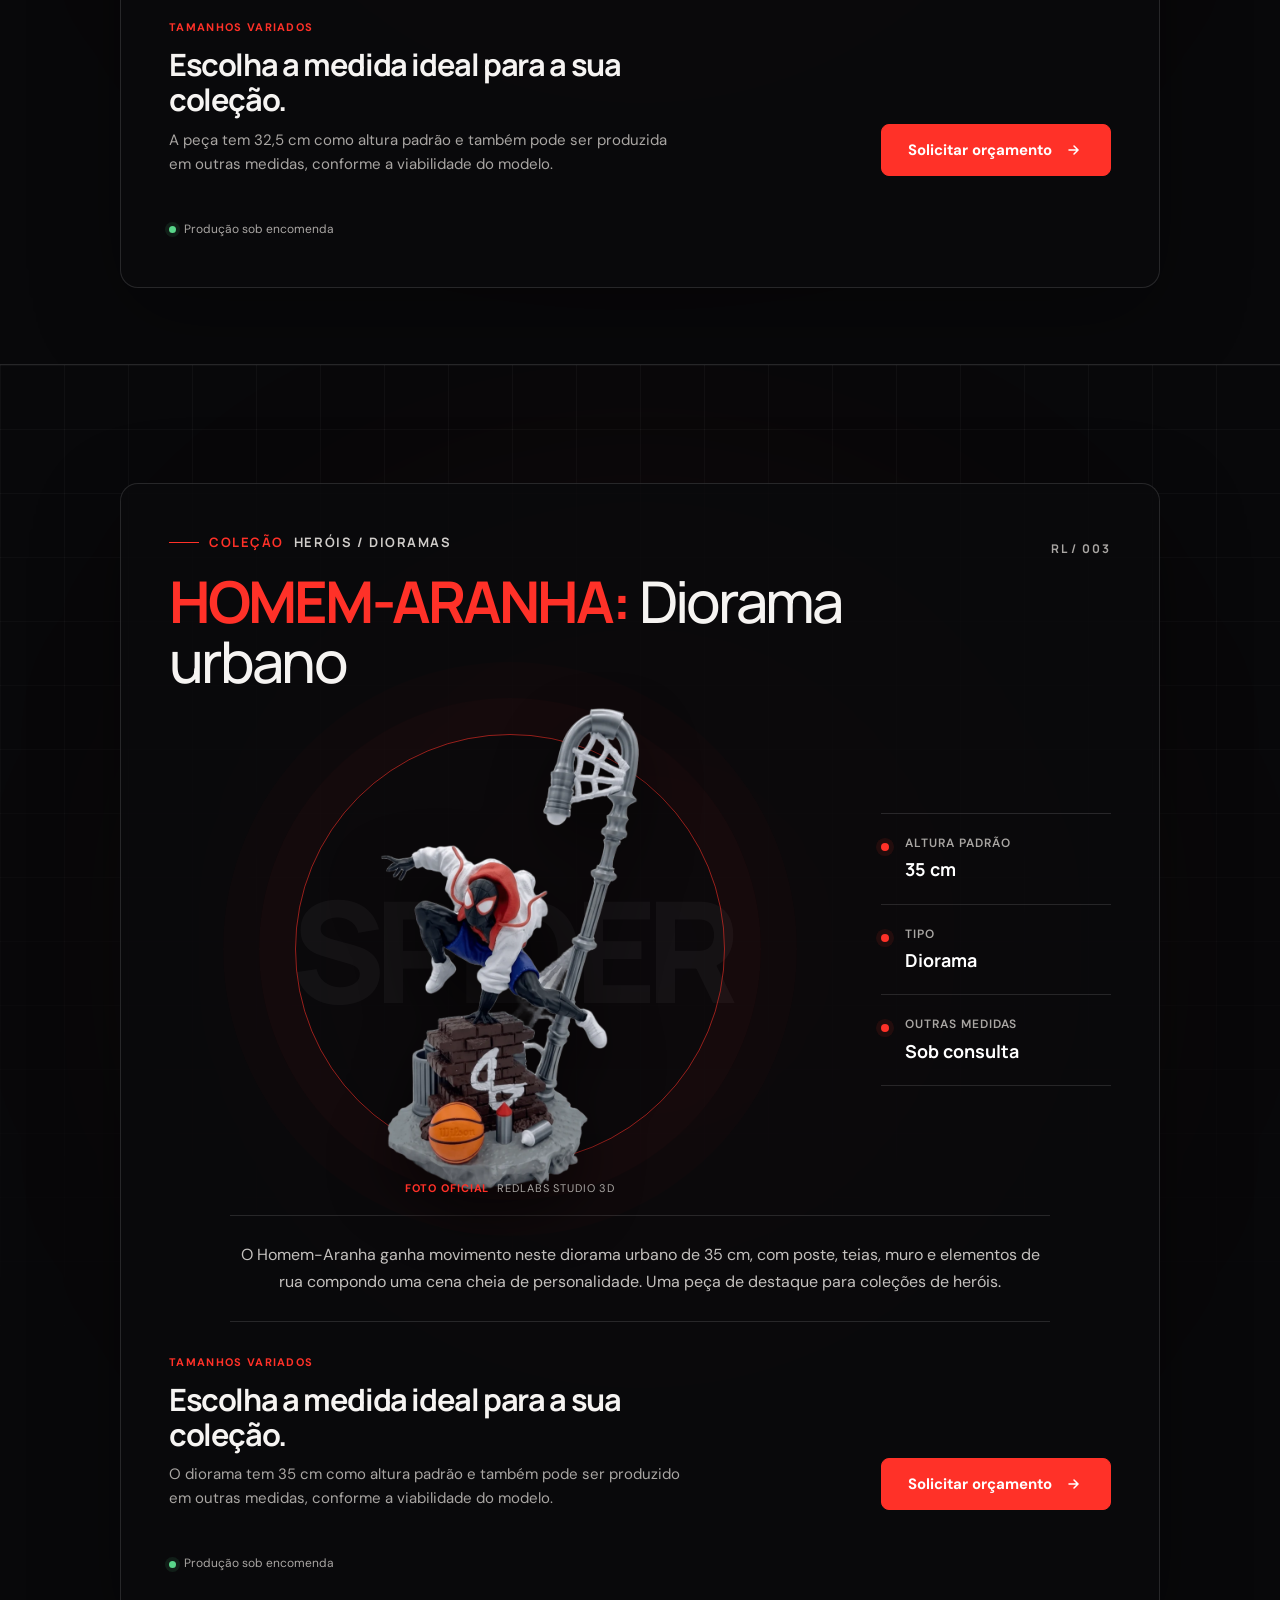
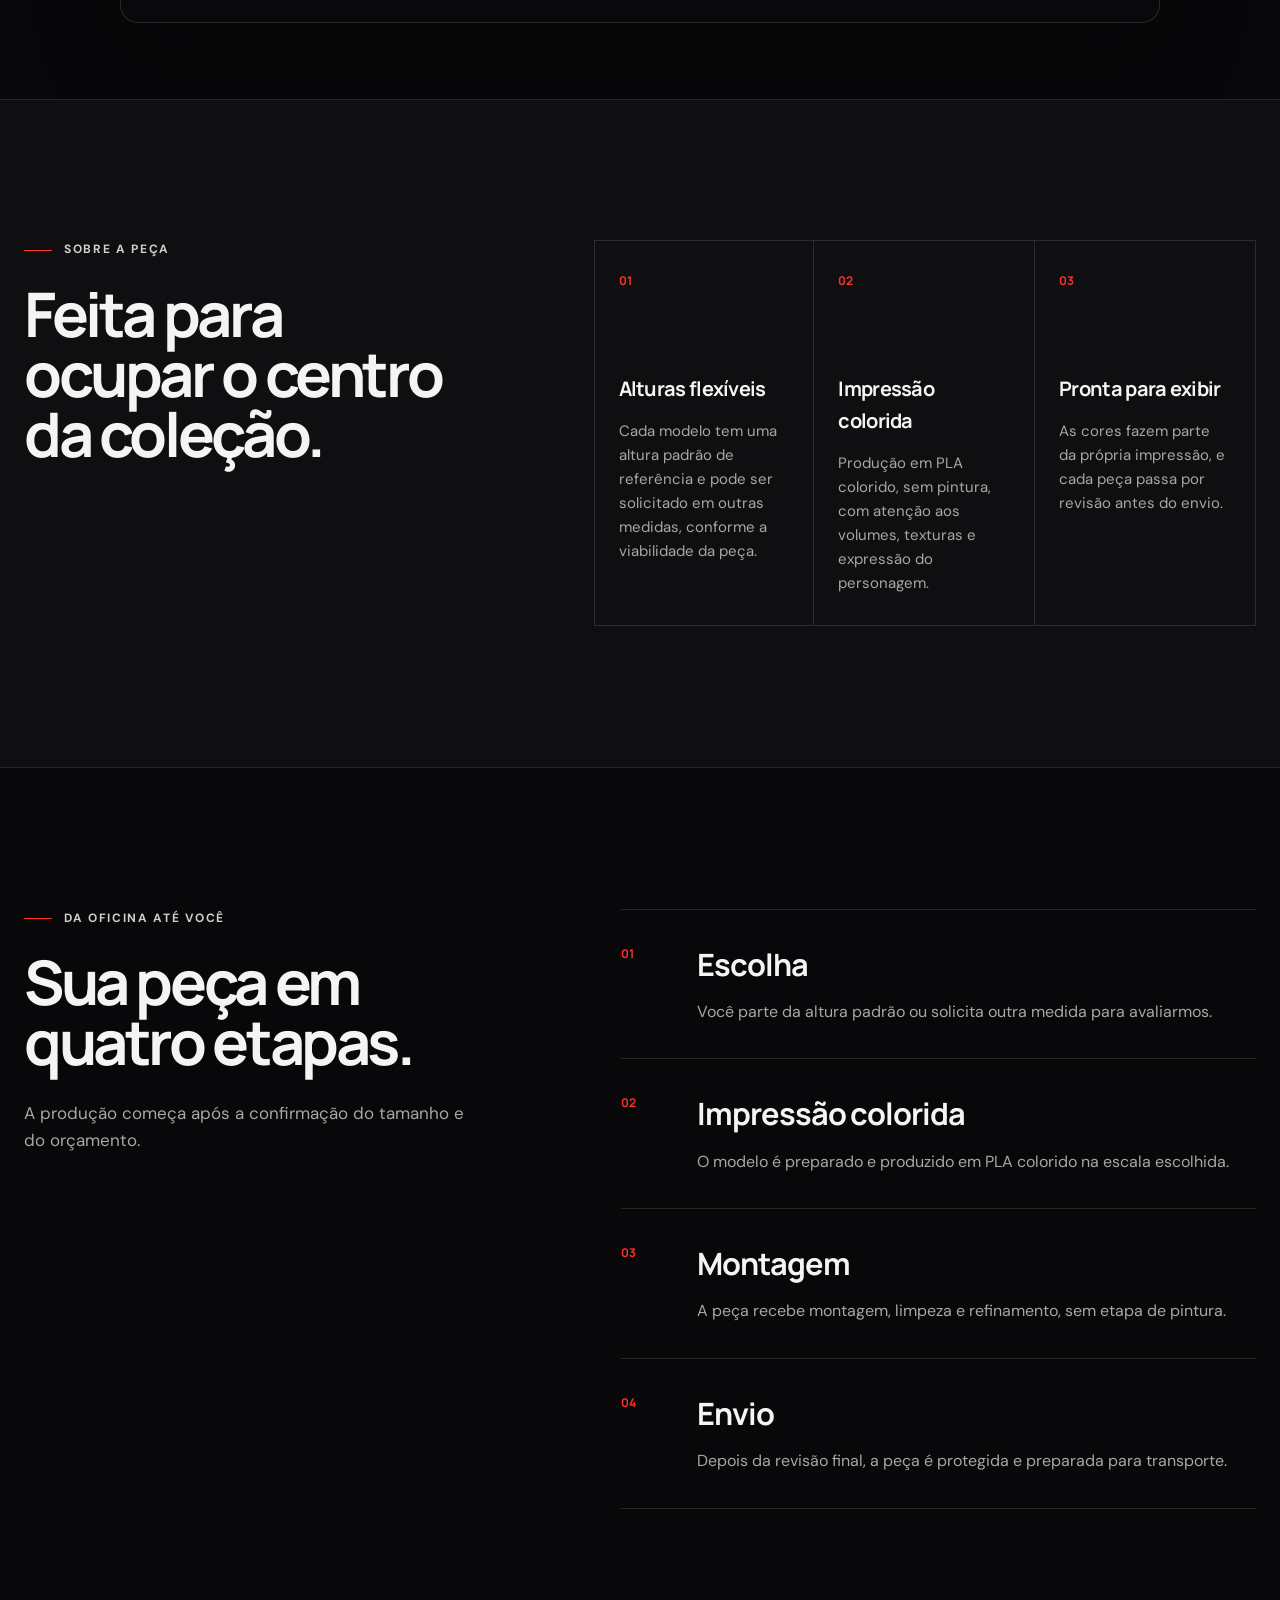
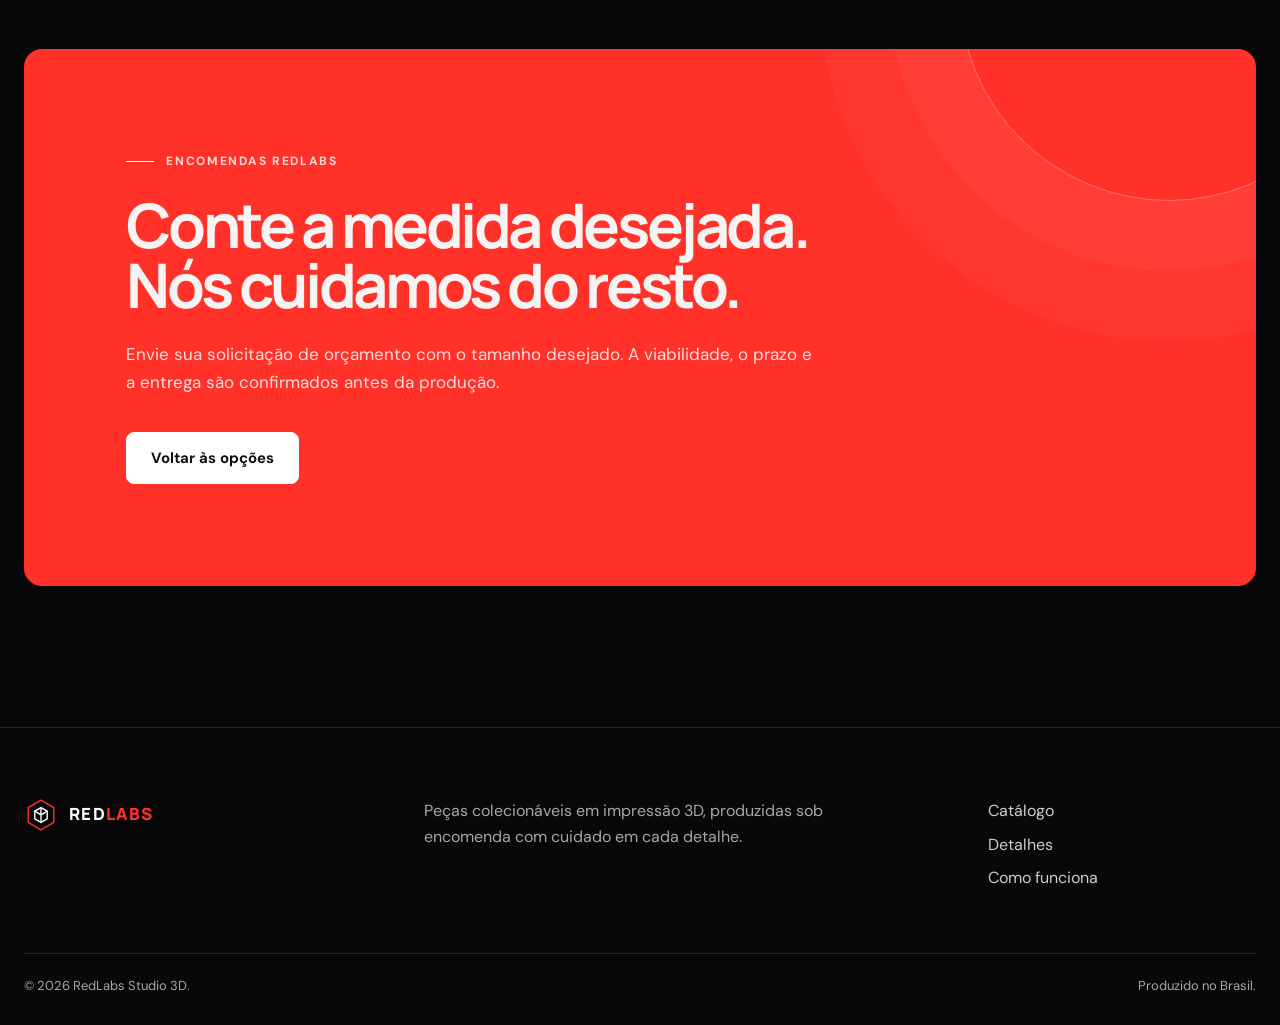
==== commit 0456aba4: "Substitui imagem do diorama do Homem-Aranha" ====
--- a/index.html
+++ b/index.html
@@ -132,9 +132,9 @@
                   <span class="catalog-product-number">RL / 003</span>
                   <span class="diorama-bubble">DIORAMA</span>
                   <img
-                    src="assets/images/spider-man-diorama.jpg"
+                    src="assets/images/spider-man-diorama.webp"
                     alt="Diorama do Homem-Aranha em cenário urbano com poste, teias e muro"
-                    width="900"
+                    width="664"
                     height="1200"
                     loading="lazy"
                   />
@@ -299,9 +299,9 @@
               <span class="visual-word" aria-hidden="true">SPIDER</span>
               <span class="red-orbit" aria-hidden="true"></span>
               <img
-                src="assets/images/spider-man-diorama.jpg"
+                src="assets/images/spider-man-diorama.webp"
                 alt="Diorama do Homem-Aranha em pose dinâmica sobre cenário urbano"
-                width="900"
+                width="664"
                 height="1200"
                 loading="lazy"
               />
@@ -426,3 +426,4 @@
 
 
 
+
--- a/assets/css/styles.css
+++ b/assets/css/styles.css
@@ -1447,13 +1447,15 @@
 
 /* Diorama badge and photographic treatment for the supplied catalog image. */
 .catalog-product-image-spider {
-  background: #5f5f5f;
+  background:
+    radial-gradient(circle at 50% 58%, rgba(255, 49, 40, 0.16), transparent 44%),
+    #0b0b0e;
 }
 
 .catalog-product-image-spider img {
-  padding: 0;
-  object-position: center 64%;
-  filter: none;
+  padding: 12px 10px 0;
+  object-position: center bottom;
+  filter: drop-shadow(0 18px 20px rgba(0, 0, 0, 0.52));
 }
 
 .diorama-bubble {
@@ -1475,10 +1477,8 @@
 }
 
 .product-figure-photo img {
-  overflow: hidden;
-  border: 1px solid var(--line);
-  border-radius: 14px;
-  filter: drop-shadow(0 26px 28px rgba(0, 0, 0, 0.42));
+  filter: drop-shadow(0 26px 28px rgba(0, 0, 0, 0.55));
 }
 
 
+
